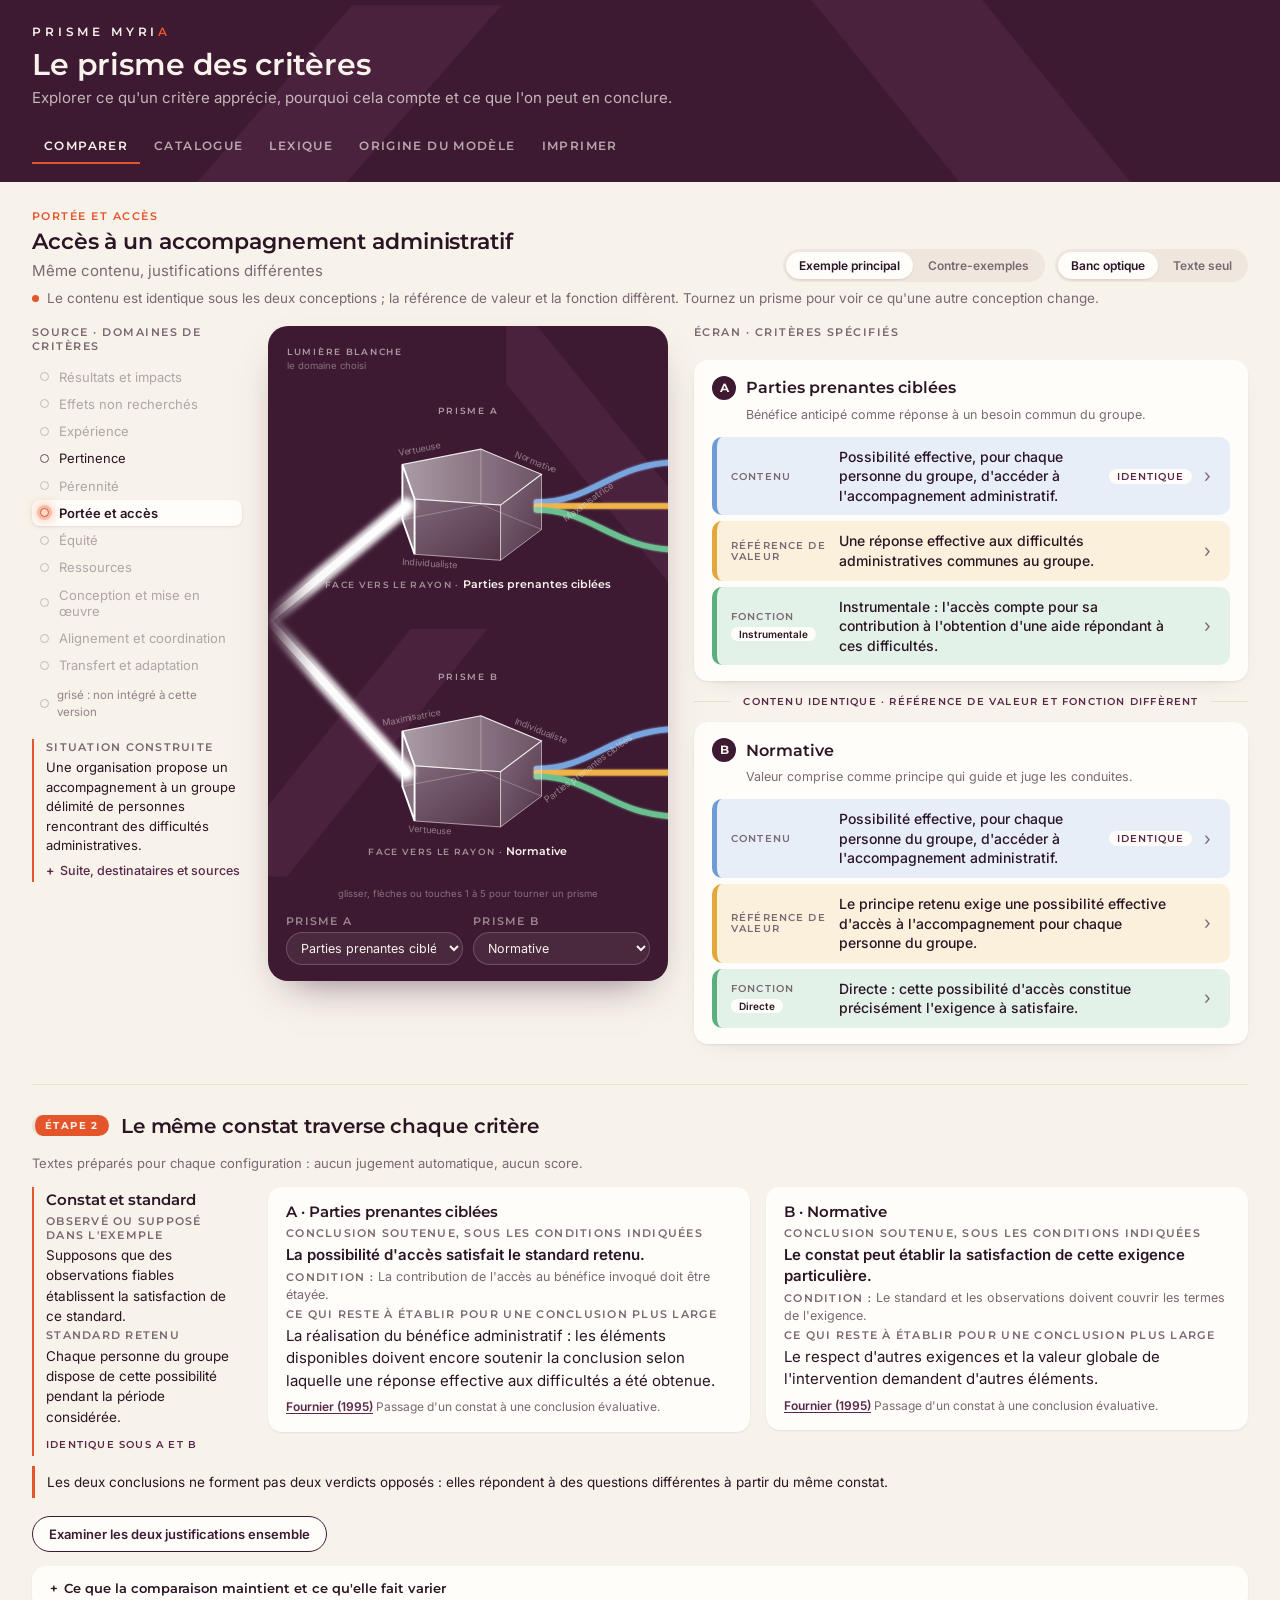
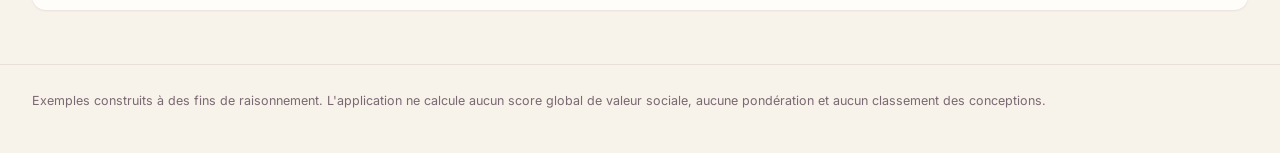
==== index.html @ 301c7f94 "Charte Myriad et allègement de la page Comparer En-tête aubergine à rubans prune, accent orange, Mon" ====
<!doctype html>
<html lang="fr">
<head>
  <meta charset="utf-8">
  <meta name="viewport" content="width=device-width, initial-scale=1">
  <title>Le prisme des critères</title>
  <meta name="description" content="Explorer ce qu'un critère apprécie, pourquoi cela compte et ce que l'on peut en conclure.">
  <link rel="preconnect" href="https://fonts.googleapis.com">
  <link href="https://fonts.googleapis.com/css2?family=Montserrat:wght@500;600;700&family=Inter:wght@400;500;600&display=swap" rel="stylesheet">
  <link rel="stylesheet" href="css/styles.css">
</head>
<body>
  <a class="skip" href="#app">Aller au contenu</a>
  <header class="site-head">
    <svg class="ribbons" viewBox="0 0 1200 200" preserveAspectRatio="xMidYMid slice" aria-hidden="true">
      <path d="M700 -60 L960 260 L1120 260 L860 -60 Z"/>
      <path d="M120 260 L330 20 L470 20 L260 260 Z"/>
    </svg>
    <div class="wrap head-inner">
      <div>
        <p class="brand">PRISME MYRI<span>A</span></p>
        <h1>Le prisme des critères</h1>
        <p class="tagline">Explorer ce qu'un critère apprécie, pourquoi cela compte et ce que l'on peut en conclure.</p>
      </div>
      <nav id="nav" aria-label="Rubriques"></nav>
    </div>
  </header>
  <main id="app" class="wrap" tabindex="-1"></main>
  <div id="print-root" class="print-root wrap"></div>
  <footer class="site-foot wrap">
    <p>Exemples construits à des fins de raisonnement. L'application ne calcule aucun score global de valeur sociale, aucune pondération et aucun classement des conceptions.</p>
  </footer>
  <noscript><p class="wrap">Cette application nécessite JavaScript. Les contenus sont dans les fichiers du dossier <code>data/</code>.</p></noscript>
  <script src="data/catalogue.js"></script>
  <script src="data/contexts.js"></script>
  <script src="data/configurations.js"></script>
  <script src="data/comparisons.js"></script>
  <script src="js/core.js"></script>
  <script src="js/bench.js"></script>
  <script src="js/views.js"></script>
  <script src="js/main.js"></script>
</body>
</html>
---- css/styles.css ----
/*
 * Le prisme des critères : styles, charte Myriad.
 * Aubergine #3d1a32, prune #58284a, crème #f7f2ea, orange #e4552b.
 * Les couleurs des trois bandes distinguent les composantes ; elles n'indiquent aucune qualité.
 */
:root {
  --aubergine: #3d1a32; --prune: #58284a; --creme: #f7f2ea; --orange: #e4552b;
  --bg: #f7f2ea; --paper: #fffdf9; --ink: #2b1424; --mut: #7a6872; --line: #e8dfd6; --soft: #efe7de;
  --acc: var(--aubergine); --acc-ink: var(--creme); --prune-text: #58284a;
  --bench: var(--aubergine); --ribbon: var(--prune);
  --c1: #e7eef8; --c1e: #6f9bd6; --c2: #fbf0dc; --c2e: #e3a73c; --c3: #e3f2e9; --c3e: #5aae80;
  --title: Montserrat, "Avenir Next", "Segoe UI", system-ui, sans-serif;
  --sans: Inter, system-ui, -apple-system, "Segoe UI", sans-serif;
  --r: 14px;
}
@media (prefers-color-scheme: dark) {
  :root {
    --bg: #22101c; --paper: #2f1628; --ink: #f7f2ea; --mut: #c3b1ba; --line: #4a2a40; --soft: #3a1d32;
    --acc: #f7f2ea; --acc-ink: #3d1a32; --bench: #2a1123; --prune-text: #e9bcd8;
    --c1: #24334a; --c2: #4a3a1c; --c3: #1f3a2b;
  }
}
* { box-sizing: border-box; }
html { font-size: 15px; }
body { margin: 0; background: var(--bg); color: var(--ink); font: 15px/1.5 var(--sans); -webkit-font-smoothing: antialiased; }
button, select, input { font: inherit; color: inherit; }
.wrap { max-width: 1280px; margin: 0 auto; padding-left: 32px; padding-right: 32px; }
.sr-only { position: absolute; width: 1px; height: 1px; overflow: hidden; clip: rect(0 0 0 0); white-space: nowrap; }
.skip { position: absolute; left: -999px; } .skip:focus { left: 8px; top: 8px; background: var(--paper); padding: 6px 10px; z-index: 10; }
:focus-visible { outline: 2.5px solid var(--orange); outline-offset: 2px; }
.muted { color: var(--mut); } .small { font-size: 13px; } .np { color: var(--mut); font-style: italic; }
.lab { font: 600 10.5px/1.3 var(--title); letter-spacing: .12em; text-transform: uppercase; color: var(--mut); display: block; margin: 10px 0 3px; }
.lab.inline { display: inline; margin: 0; }
h1, h2, h3 { font-family: var(--title); letter-spacing: -.005em; }
h2 { font-size: 20px; font-weight: 600; margin: 0 0 6px; } h3 { font-size: 15px; font-weight: 600; margin: 0 0 6px; }
h4 { font: 600 13.5px/1.3 var(--sans); margin: 10px 0 4px; }

/* ---------- en-tête ---------- */
.site-head { position: relative; overflow: hidden; background: var(--aubergine); color: var(--creme); }
.site-head .ribbons { position: absolute; inset: 0; width: 100%; height: 100%; }
.site-head .ribbons path { fill: var(--prune); }
.head-inner { position: relative; display: flex; justify-content: space-between; align-items: flex-end; gap: 20px; flex-wrap: wrap; padding-top: 26px; padding-bottom: 18px; }
.brand { margin: 0 0 10px; font: 600 12px/1 var(--title); letter-spacing: .32em; color: var(--creme); }
.brand span { color: var(--orange); }
h1 { font: 600 30px/1.1 var(--title); margin: 0 0 6px; color: var(--creme); }
.tagline { margin: 0; color: #f7f2eab8; max-width: 640px; }
nav { display: flex; gap: 2px; flex-wrap: wrap; }
.tab { font: 600 11.5px var(--title); letter-spacing: .12em; text-transform: uppercase; padding: 9px 12px; text-decoration: none; color: #f7f2eaa6; border: 0; background: none; border-bottom: 2px solid transparent; cursor: pointer; }
.tab:hover { color: var(--creme); } .tab.on { color: var(--creme); border-bottom-color: var(--orange); }
main.wrap { padding-top: 28px; padding-bottom: 40px; }

/* ---------- barre d'exemple ---------- */
.ex-head { display: flex; justify-content: space-between; align-items: flex-end; gap: 16px; flex-wrap: wrap; margin-bottom: 6px; }
.eyebrow { margin: 0 0 2px; font: 600 10.5px var(--title); letter-spacing: .14em; text-transform: uppercase; color: var(--orange); }
.ex-title { font-size: 22px; margin: 0; } .subtitle { margin: 2px 0 0; color: var(--mut); }
.ex-tools { display: flex; gap: 10px; flex-wrap: wrap; }
.seg { display: inline-flex; padding: 3px; gap: 2px; background: var(--soft); border-radius: 999px; }
.chip { font: 600 12px var(--sans); padding: 6px 13px; border-radius: 999px; border: 0; background: transparent; color: var(--mut); cursor: pointer; }
.chip:hover { color: var(--ink); }
.chip.on { background: var(--paper); color: var(--ink); box-shadow: 0 1px 2px #3d1a321f; }
.hint { margin: 4px 0 18px; color: var(--mut); font-size: 13.5px; display: flex; gap: 8px; align-items: baseline; }
.hint:before { content: ""; width: 7px; height: 7px; border-radius: 50%; background: var(--orange); flex: none; transform: translateY(-1px); }
.notice { border-left: 3px solid var(--orange); padding: 6px 12px; margin: 10px 0; color: var(--ink); font-size: 13.5px; background: transparent; }
.notice.warn { background: #e4552b12; border-radius: 0 8px 8px 0; }
.btn { font: 600 13px var(--sans); padding: 9px 16px; border: 1.5px solid var(--acc); background: var(--paper); color: var(--acc); border-radius: 999px; cursor: pointer; }
.btn.primary, .btn[aria-pressed="true"] { background: var(--acc); color: var(--acc-ink); }
.link { background: none; border: 0; padding: 0; color: var(--prune-text); text-decoration: underline; text-underline-offset: 2px; cursor: pointer; text-align: left; font-size: inherit; }

/* ---------- scène ---------- */
.scene { display: grid; grid-template-columns: 210px 400px minmax(0, 1fr); gap: 0 26px; align-items: start; }
.scene.textonly { grid-template-columns: 210px minmax(0, 1fr); }
.colh { font: 600 10.5px/1.3 var(--title); letter-spacing: .14em; text-transform: uppercase; color: var(--mut); margin: 0 0 10px; }

.lamps { list-style: none; margin: 0; padding: 0; display: flex; flex-direction: column; gap: 1px; }
.lamp { width: 100%; display: flex; align-items: center; gap: 10px; padding: 5px 8px; border-radius: 8px; border: 0; background: none; text-align: left; font-size: 13px; line-height: 1.25; color: var(--ink); cursor: pointer; }
.lamp:hover { background: var(--soft); }
.lamp.off { color: var(--mut); opacity: .55; }
.lamp.on { background: var(--paper); font-weight: 600; box-shadow: 0 1px 3px #3d1a321a; }
.lamp .name { flex: 1; }
.dot { width: 9px; height: 9px; border-radius: 50%; border: 1.5px solid currentColor; flex: none; opacity: .7; }
.lamp.on .dot { opacity: 1; background: #ffd9c9; border-color: var(--orange); box-shadow: 0 0 0 3px #e4552b40, 0 0 12px 3px #e4552b70; }
.legend { display: flex; gap: 8px; align-items: center; margin: 8px 8px 0; font-size: 11.5px; color: var(--mut); opacity: .8; }
.legend .dot { opacity: .5; }

.sit { margin-top: 18px; padding: 2px 0 2px 12px; border-left: 2px solid var(--orange); font-size: 13px; }
.sit > b { display: block; font: 600 10.5px var(--title); letter-spacing: .12em; text-transform: uppercase; color: var(--mut); margin-bottom: 4px; }
.sit p { margin: 4px 0; }
.sit.placeholder { border-left-color: var(--line); }
details.more { margin-top: 6px; }
details summary { cursor: pointer; color: var(--prune-text); font-size: 12.5px; font-weight: 500; list-style: none; }
details summary::-webkit-details-marker { display: none; }
details summary:before { content: "+"; display: inline-block; width: 14px; font-weight: 600; }
details[open] summary:before { content: "−"; }
.kvs { margin: 6px 0 0; }
.kv { display: grid; grid-template-columns: 9.5rem minmax(0, 1fr); gap: 2px 12px; padding: 5px 0; border-top: 1px solid var(--line); }
.kvs.tight .kv { grid-template-columns: 1fr; gap: 0; padding: 4px 0; }
.kv dt { font: 600 10px var(--title); color: var(--mut); text-transform: uppercase; letter-spacing: .1em; } .kv dd { margin: 0; }
.plain { margin: 0; padding-left: 1.1rem; }
.radio-group { display: flex; flex-direction: column; gap: 6px; margin: 8px 0; }
.radio { display: flex; gap: 8px; align-items: flex-start; padding: 7px 9px; border-radius: 10px; cursor: pointer; background: var(--paper); border: 1.5px solid transparent; }
.radio.on { border-color: var(--prune-text); }
.radio input { accent-color: var(--prune); margin-top: 3px; }
.relation { padding: 8px 10px; border-radius: 10px; background: var(--soft); }

/* banc optique */
.bench { background: var(--bench); border-radius: 20px; overflow: hidden; position: sticky; top: 14px; box-shadow: 0 18px 40px -22px #3d1a32b0; }
.bench-svg { display: block; width: 100%; height: auto; }
.ribbons path { fill: var(--ribbon); opacity: .55; }
.bench-ctl { display: flex; gap: 10px; padding: 0 18px 16px; }
.ctl { flex: 1; min-width: 0; } .ctl .lab { color: #f7f2ea80; margin: 0 0 4px; }
.ctl select { width: 100%; padding: 7px 10px; border-radius: 999px; border: 1px solid #f7f2ea33; background: #f7f2ea12; color: var(--creme); font-size: 12.5px; }
.ctl select option { color: #2b1424; }
.screen .bench-ctl { padding: 0; margin-bottom: 12px; } .screen .ctl .lab { color: var(--mut); }
.screen .ctl select { background: var(--paper); color: var(--ink); border-color: var(--line); }
.beam { stroke: url(#beamg); stroke-linecap: round; fill: none; }
.beam.inert { stroke: #f7f2ea; stroke-opacity: .3; transition: opacity .3s; }
.lat { fill: url(#glass); stroke: #f7f2ea; stroke-opacity: .5; stroke-width: 1; }
.lat.back { fill: #f7f2ea; fill-opacity: .04; stroke-opacity: .18; }
.lat.active { stroke: #fff; stroke-opacity: 1; stroke-width: 2; fill: #fff; fill-opacity: .36; }
.lat.active.inert { fill-opacity: .1; stroke-dasharray: 4 3; }
.top { fill: url(#glassTop); stroke: #fff; stroke-opacity: .85; stroke-width: 1.1; }
.bottom { fill: #fff; fill-opacity: .03; stroke: #fff; stroke-opacity: .12; }
.ray { fill: none; stroke-width: 6; stroke-linecap: round; opacity: .95; transition: opacity .3s; }
.flab { font: 500 9.5px var(--sans); fill: #f7f2ea; fill-opacity: .4; pointer-events: none; }
.flab.on { font: 600 11.5px var(--title); fill-opacity: 1; }
.cap2 { font: 600 9px var(--title); fill-opacity: .55; letter-spacing: 1.4px; }
.cap { font: 600 9.5px var(--title); fill: #f7f2ea; fill-opacity: .6; letter-spacing: 1.8px; }
.cap.sub { font: 400 10px var(--sans); letter-spacing: 0; fill-opacity: .4; }
.prism { cursor: grab; outline: none; } .prism.dragging { cursor: grabbing; }
.prism:focus-visible .top { stroke: var(--orange); stroke-width: 2.5; }

/* écran */
.screen { display: flex; flex-direction: column; gap: 10px; min-width: 0; }
.spec { background: var(--paper); border-radius: var(--r); padding: 16px 18px; box-shadow: 0 1px 2px #3d1a3214, 0 8px 24px -18px #3d1a3240; }
.spec.placeholder { background: transparent; box-shadow: none; border: 1.5px dashed var(--line); }
.who { display: flex; align-items: center; gap: 10px; flex-wrap: wrap; margin-bottom: 12px; }
.who b { font: 600 16px var(--title); } .who small { color: var(--mut); font-size: 12.5px; flex-basis: 100%; padding-left: 34px; margin-top: -4px; }
.letter { width: 24px; height: 24px; border-radius: 50%; background: var(--acc); color: var(--acc-ink); font: 700 11.5px/24px var(--title); text-align: center; flex: none; }
.tag { font: 600 10px var(--sans); padding: 2px 8px; border-radius: 999px; background: var(--soft); color: var(--mut); }
.ph-main { font-weight: 600; margin: 6px 0 2px; }
.bands { display: flex; flex-direction: column; gap: 6px; }
.band { border-radius: 10px; border-left: 5px solid; overflow: hidden; }
.b-content { background: var(--c1); border-color: var(--c1e); } .b-reference { background: var(--c2); border-color: var(--c2e); } .b-function { background: var(--c3); border-color: var(--c3e); }
.band-head { width: 100%; display: grid; grid-template-columns: 96px minmax(0, 1fr) auto 14px; gap: 12px; align-items: center; padding: 10px 12px 10px 14px; border: 0; background: none; text-align: left; cursor: pointer; }
.band-head:hover { background: #ffffff40; }
.band-head .k { font: 600 9.5px var(--title); letter-spacing: .12em; text-transform: uppercase; color: var(--mut); display: flex; flex-direction: column; align-items: flex-start; gap: 5px; }
.band-head .t { font: 500 14px/1.4 var(--sans); }
.pill { font: 600 10px var(--sans); padding: 1px 8px; border-radius: 999px; background: var(--paper); color: var(--ink); letter-spacing: 0; text-transform: none; }
.status { font: 600 9.5px var(--title); letter-spacing: .1em; text-transform: uppercase; color: var(--prune-text); background: var(--paper); padding: 2px 8px; border-radius: 999px; white-space: nowrap; }
.chev { color: var(--mut); transition: transform .2s; font-size: 18px; line-height: 1; } .band.open .chev { transform: rotate(90deg); }
.band-body { padding: 2px 14px 12px; font-size: 13px; }
.band-body .role { color: var(--mut); margin: 6px 0; }
.same { display: flex; align-items: center; gap: 12px; font: 600 10px var(--title); letter-spacing: .12em; text-transform: uppercase; color: var(--prune-text); margin: 4px 0; text-align: center; }
.same:before, .same:after { content: ""; flex: 1; border-top: 1px solid var(--line); }
.same.inline { display: inline-flex; margin-top: 8px; } .same.inline:before, .same.inline:after { display: none; }
.chips { list-style: none; margin: 0; padding: 0; display: flex; flex-direction: column; gap: 3px; }
a.chip { padding: 0; color: var(--prune-text); font-weight: 600; text-decoration: underline; text-underline-offset: 2px; box-shadow: none; }
.chip-note { font-size: 12px; color: var(--mut); }
.origin { font: 600 11px var(--sans); padding: 2px 9px; border-radius: 999px; background: var(--soft); }

/* étape 2 */
.stage2 { margin-top: 40px; padding-top: 26px; border-top: 1px solid var(--line); }
.stage2 h2 { display: flex; align-items: center; gap: 12px; flex-wrap: wrap; }
.stage2 h2 .step { font: 700 10px var(--title); letter-spacing: .14em; text-transform: uppercase; color: var(--creme); background: var(--orange); padding: 4px 10px; border-radius: 999px; }
.s2grid { display: grid; grid-template-columns: 210px minmax(0, 1fr); gap: 16px 26px; margin-top: 14px; }
.s2grid > .s2cols:only-child { grid-column: 1 / -1; }
.s2cols { display: grid; grid-template-columns: repeat(2, minmax(0, 1fr)); gap: 16px; }
.s2card { background: var(--paper); border-radius: var(--r); padding: 14px 18px; box-shadow: 0 1px 2px #3d1a3214; }
.s2card.obs { background: transparent; box-shadow: none; border-left: 2px solid var(--orange); border-radius: 0; padding: 2px 0 2px 12px; font-size: 13.5px; }
.s2card h3 { margin-bottom: 2px; }
.s2card p { margin: 3px 0; } .s2card .strong { font: 600 15px/1.4 var(--sans); }
.s2card .cond { color: var(--mut); font-size: 12.5px; }
.cumul-bar { margin: 18px 0 8px; }
.card { background: var(--paper); border-radius: var(--r); padding: 14px 18px; margin: 14px 0; box-shadow: 0 1px 2px #3d1a3214; }
details.card > summary { font: 600 13px var(--title); color: var(--ink); }
details.card[open] > summary { margin-bottom: 8px; }
.cumul .lead { font: 600 15px/1.4 var(--sans); }
.chains { display: grid; grid-template-columns: repeat(2, minmax(0, 1fr)); gap: 16px; }
.chain { border: 1px solid var(--line); border-radius: 12px; padding: 12px 14px; }
.steps { list-style: none; margin: 0; padding: 0; display: flex; flex-direction: column; gap: 6px; }
.step { display: flex; flex-direction: column; padding: 4px 10px; border-left: 3px solid var(--line); }
.step-content { border-left-color: var(--c1e); } .step-reference { border-left-color: var(--c2e); } .step-function { border-left-color: var(--c3e); }
.step-k { font: 600 9.5px var(--title); text-transform: uppercase; letter-spacing: .12em; color: var(--mut); }

/* rubriques */
.page { max-width: 880px; }
.page h2 { font-size: 22px; margin-bottom: 12px; } .page h3 { margin-top: 22px; }
.conc-list dt { font-weight: 600; margin-top: 10px; } .conc-list dd { margin: 0; color: var(--ink); }
.table-scroll { overflow-x: auto; }
.matrix { border-collapse: collapse; width: 100%; font-size: 12.5px; background: var(--paper); border-radius: 12px; overflow: hidden; }
.matrix th, .matrix td { border-bottom: 1px solid var(--line); padding: 7px 9px; text-align: left; vertical-align: top; }
.matrix thead th { font: 600 10px var(--title); letter-spacing: .1em; text-transform: uppercase; color: var(--mut); }
.refs { padding-left: 1.4rem; } .ref { margin-bottom: 12px; } .ref p { margin: 2px 0; }
a { color: var(--prune-text); }
.flash { background: #e4552b1f; }
.site-foot { padding: 14px 32px 30px; color: var(--mut); font-size: 12.5px; border-top: 1px solid var(--line); }

@media (max-width: 1100px) {
  .scene { grid-template-columns: 200px minmax(0, 1fr); }
  .bench { grid-column: 1 / -1; position: static; max-width: 520px; margin: 0 auto 22px; width: 100%; }
  .scene .src, .scene .screen { grid-row: 2; }
}
@media (max-width: 760px) {
  html { font-size: 14px; } .wrap { padding-left: 16px; padding-right: 16px; } .tab { padding: 8px 9px; letter-spacing: .08em; }
  h1 { font-size: 24px; }
  .scene, .scene.textonly, .s2grid, .s2cols, .chains { grid-template-columns: minmax(0, 1fr); }
  .scene .src, .scene .screen { grid-row: auto; }
  .bench { max-width: none; }
  .lamps { flex-direction: row; flex-wrap: wrap; gap: 4px; }
  .lamp { width: auto; background: var(--soft); border-radius: 999px; padding: 5px 10px; }
  .lamp.off { display: none; } .legend { display: none; }
  .band-head { grid-template-columns: minmax(0, 1fr) auto 14px; } .band-head .k { grid-column: 1 / -1; flex-direction: row; }
  .who small { padding-left: 0; }
  .kv { grid-template-columns: minmax(0, 1fr); }
}
@media (prefers-reduced-motion: reduce) { * { transition: none !important; animation: none !important; } }

/* impression */
.print-root { display: none; }
body.print-preview #app, body.print-preview nav { display: none; }
body.print-preview .print-root { display: block; padding-top: 20px; }
.print-toolbar { display: flex; gap: 10px; margin: 0 0 18px; }
.print-doc h1 { color: var(--ink); }
.print-doc .full { margin: 4px 0; padding: 6px 12px; border-left: 3px solid var(--line); font: 500 14px/1.4 var(--sans); }
.print-doc details { display: block; } .print-doc details > * { display: block; }
.print-cfg { margin: 20px 0; break-inside: avoid; }
@media print {
  :root { --bg: #fff; --paper: #fff; --ink: #000; --mut: #444; --line: #bbb; --soft: #f2f2f2; }
  body { background: #fff; color: #000; font-size: 10.5pt; }
  .site-head, #app, .skip, .print-toolbar, .site-foot { display: none !important; }
  .print-root { display: block !important; max-width: none; padding: 0; }
  .s2card, .sit, .card { break-inside: avoid; box-shadow: none; border: 1px solid #bbb; }
  a { color: #000; }
}
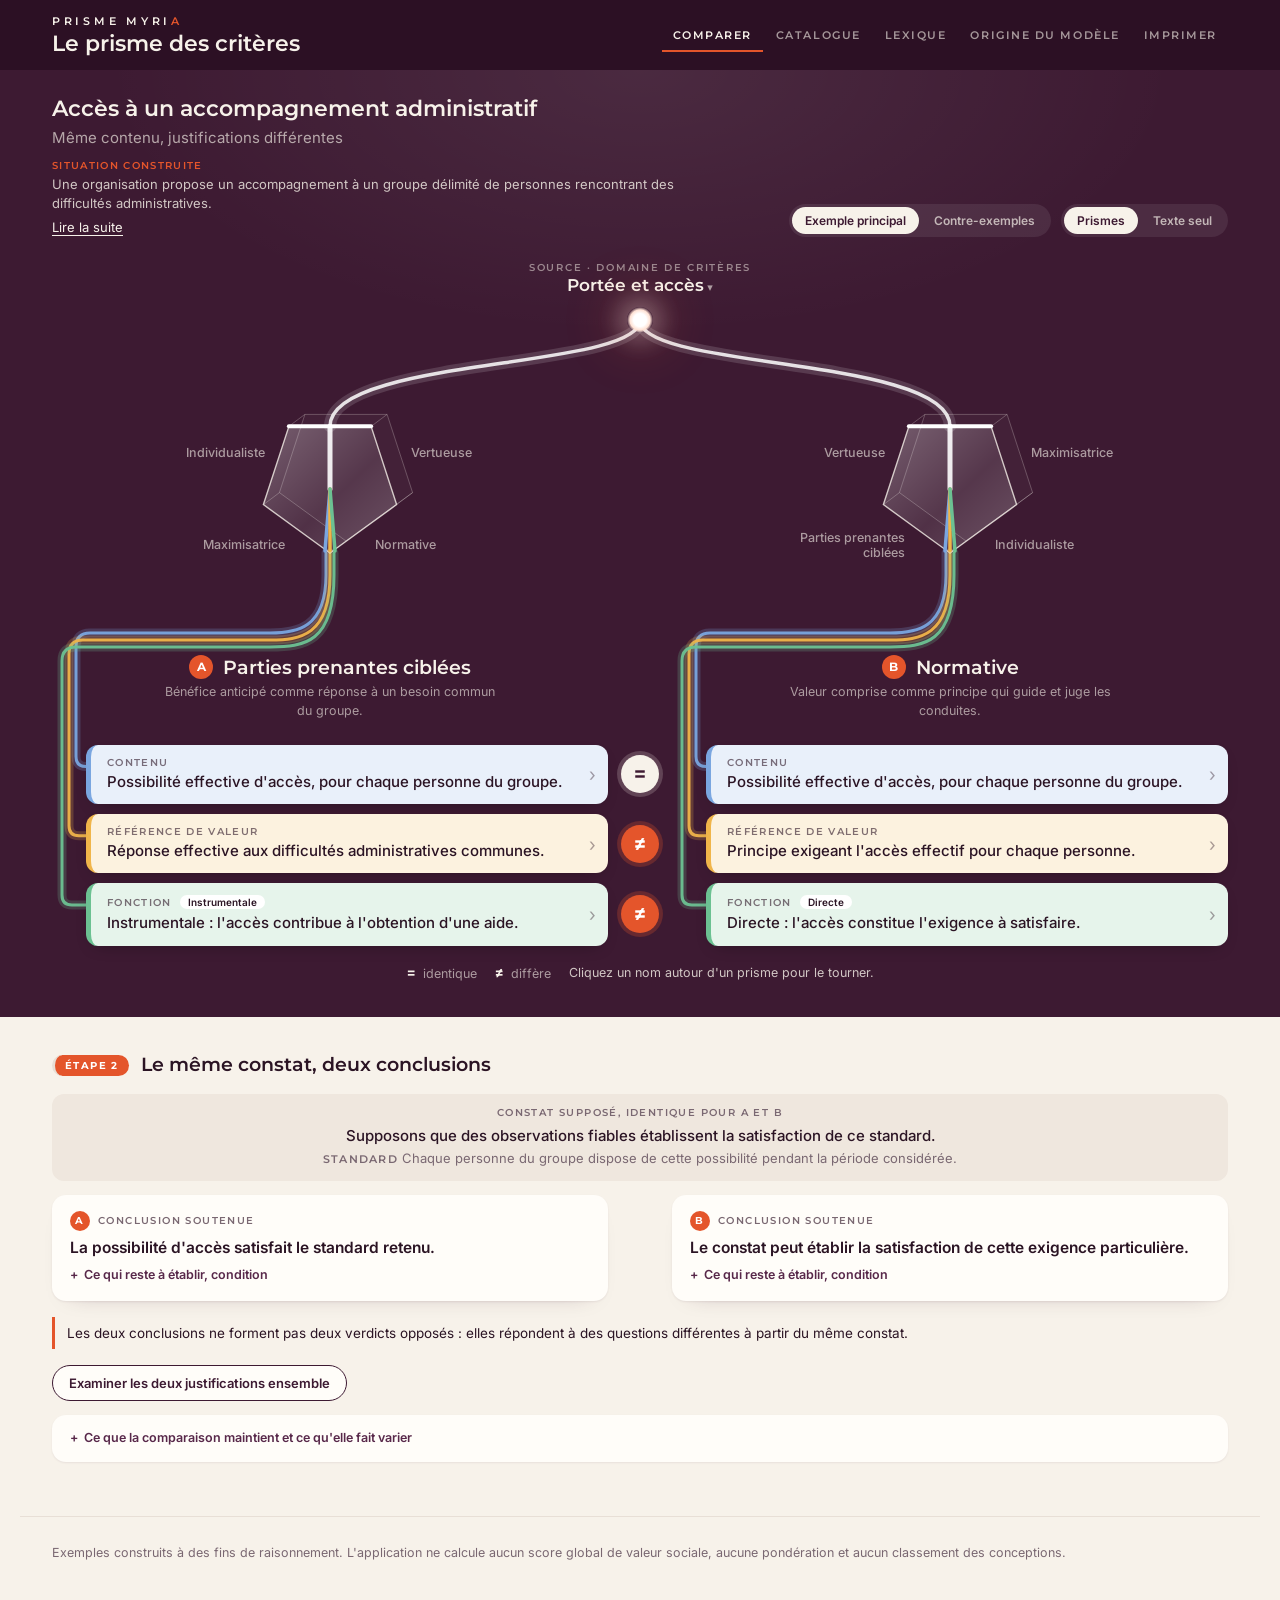
==== commit 34375473: "Scène optique : la lumière traverse le prisme et se décompose sur les bandes Prisme vu en coupe que " ====
--- a/index.html
+++ b/index.html
@@ -12,10 +12,6 @@
 <body>
   <a class="skip" href="#app">Aller au contenu</a>
   <header class="site-head">
-    <svg class="ribbons" viewBox="0 0 1200 200" preserveAspectRatio="xMidYMid slice" aria-hidden="true">
-      <path d="M700 -60 L960 260 L1120 260 L860 -60 Z"/>
-      <path d="M120 260 L330 20 L470 20 L260 260 Z"/>
-    </svg>
     <div class="wrap head-inner">
       <div>
         <p class="brand">PRISME MYRI<span>A</span></p>
--- a/css/styles.css
+++ b/css/styles.css
@@ -1,234 +1,243 @@
 /*
- * Le prisme des critères : styles, charte Myriad.
+ * Le prisme des critères : charte Myriad.
  * Aubergine #3d1a32, prune #58284a, crème #f7f2ea, orange #e4552b.
  * Les couleurs des trois bandes distinguent les composantes ; elles n'indiquent aucune qualité.
  */
 :root {
-  --aubergine: #3d1a32; --prune: #58284a; --creme: #f7f2ea; --orange: #e4552b;
+  --aubergine: #3d1a32; --deep: #2c1024; --prune: #58284a; --creme: #f7f2ea; --orange: #e4552b;
   --bg: #f7f2ea; --paper: #fffdf9; --ink: #2b1424; --mut: #7a6872; --line: #e8dfd6; --soft: #efe7de;
   --acc: var(--aubergine); --acc-ink: var(--creme); --prune-text: #58284a;
-  --bench: var(--aubergine); --ribbon: var(--prune);
-  --c1: #e7eef8; --c1e: #6f9bd6; --c2: #fbf0dc; --c2e: #e3a73c; --c3: #e3f2e9; --c3e: #5aae80;
+  --r1: #7aa6e0; --r2: #f0b54a; --r3: #6cc192;
+  --c1: #e9f0fa; --c2: #fcf2df; --c3: #e6f4eb;
   --title: Montserrat, "Avenir Next", "Segoe UI", system-ui, sans-serif;
   --sans: Inter, system-ui, -apple-system, "Segoe UI", sans-serif;
-  --r: 14px;
 }
 @media (prefers-color-scheme: dark) {
-  :root {
-    --bg: #22101c; --paper: #2f1628; --ink: #f7f2ea; --mut: #c3b1ba; --line: #4a2a40; --soft: #3a1d32;
-    --acc: #f7f2ea; --acc-ink: #3d1a32; --bench: #2a1123; --prune-text: #e9bcd8;
-    --c1: #24334a; --c2: #4a3a1c; --c3: #1f3a2b;
-  }
+  :root { --bg: #22101c; --paper: #2f1628; --ink: #f7f2ea; --mut: #c3b1ba; --line: #4a2a40; --soft: #3a1d32; --acc: #f7f2ea; --acc-ink: #3d1a32; --prune-text: #e9bcd8; }
 }
 * { box-sizing: border-box; }
 html { font-size: 15px; }
 body { margin: 0; background: var(--bg); color: var(--ink); font: 15px/1.5 var(--sans); -webkit-font-smoothing: antialiased; }
+body.drawer-open { overflow: hidden; }
 button, select, input { font: inherit; color: inherit; }
-.wrap { max-width: 1280px; margin: 0 auto; padding-left: 32px; padding-right: 32px; }
+.wrap { max-width: 1240px; margin: 0 auto; padding-left: 32px; padding-right: 32px; }
 .sr-only { position: absolute; width: 1px; height: 1px; overflow: hidden; clip: rect(0 0 0 0); white-space: nowrap; }
 .skip { position: absolute; left: -999px; } .skip:focus { left: 8px; top: 8px; background: var(--paper); padding: 6px 10px; z-index: 10; }
 :focus-visible { outline: 2.5px solid var(--orange); outline-offset: 2px; }
 .muted { color: var(--mut); } .small { font-size: 13px; } .np { color: var(--mut); font-style: italic; }
 .lab { font: 600 10.5px/1.3 var(--title); letter-spacing: .12em; text-transform: uppercase; color: var(--mut); display: block; margin: 10px 0 3px; }
 .lab.inline { display: inline; margin: 0; }
-h1, h2, h3 { font-family: var(--title); letter-spacing: -.005em; }
+h1, h2, h3 { font-family: var(--title); }
 h2 { font-size: 20px; font-weight: 600; margin: 0 0 6px; } h3 { font-size: 15px; font-weight: 600; margin: 0 0 6px; }
 h4 { font: 600 13.5px/1.3 var(--sans); margin: 10px 0 4px; }
+a { color: var(--prune-text); }
+.link { background: none; border: 0; padding: 0; color: var(--prune-text); text-decoration: underline; text-underline-offset: 2px; cursor: pointer; text-align: left; font-size: inherit; }
 
 /* ---------- en-tête ---------- */
-.site-head { position: relative; overflow: hidden; background: var(--aubergine); color: var(--creme); }
-.site-head .ribbons { position: absolute; inset: 0; width: 100%; height: 100%; }
-.site-head .ribbons path { fill: var(--prune); }
-.head-inner { position: relative; display: flex; justify-content: space-between; align-items: flex-end; gap: 20px; flex-wrap: wrap; padding-top: 26px; padding-bottom: 18px; }
-.brand { margin: 0 0 10px; font: 600 12px/1 var(--title); letter-spacing: .32em; color: var(--creme); }
+.site-head { background: var(--deep); color: var(--creme); }
+.head-inner { display: flex; justify-content: space-between; align-items: center; gap: 20px; flex-wrap: wrap; padding-top: 16px; padding-bottom: 14px; }
+.brand { margin: 0 0 4px; font: 600 11px/1 var(--title); letter-spacing: .34em; color: var(--creme); }
 .brand span { color: var(--orange); }
-h1 { font: 600 30px/1.1 var(--title); margin: 0 0 6px; color: var(--creme); }
-.tagline { margin: 0; color: #f7f2eab8; max-width: 640px; }
+h1 { font: 600 22px/1.15 var(--title); margin: 0; color: var(--creme); }
+.tagline { display: none; }
 nav { display: flex; gap: 2px; flex-wrap: wrap; }
-.tab { font: 600 11.5px var(--title); letter-spacing: .12em; text-transform: uppercase; padding: 9px 12px; text-decoration: none; color: #f7f2eaa6; border: 0; background: none; border-bottom: 2px solid transparent; cursor: pointer; }
+.tab { font: 600 11px var(--title); letter-spacing: .14em; text-transform: uppercase; padding: 8px 11px; text-decoration: none; color: #f7f2ea99; border: 0; background: none; border-bottom: 2px solid transparent; cursor: pointer; }
 .tab:hover { color: var(--creme); } .tab.on { color: var(--creme); border-bottom-color: var(--orange); }
-main.wrap { padding-top: 28px; padding-bottom: 40px; }
-
-/* ---------- barre d'exemple ---------- */
-.ex-head { display: flex; justify-content: space-between; align-items: flex-end; gap: 16px; flex-wrap: wrap; margin-bottom: 6px; }
-.eyebrow { margin: 0 0 2px; font: 600 10.5px var(--title); letter-spacing: .14em; text-transform: uppercase; color: var(--orange); }
-.ex-title { font-size: 22px; margin: 0; } .subtitle { margin: 2px 0 0; color: var(--mut); }
+main.wrap { max-width: none; padding: 0 0 40px; }
+main .page { max-width: 880px; margin: 28px auto 0; padding: 0 32px; }
+
+/* ---------- scène optique ---------- */
+.optic { position: relative; background: var(--aubergine); color: var(--creme); padding: 22px 0 34px; overflow: hidden; }
+.optic:before { content: ""; position: absolute; inset: 0; background: radial-gradient(ellipse 60% 40% at 50% 0%, #ffffff12, transparent 70%); pointer-events: none; }
+.rays-overlay { position: absolute; inset: 0; pointer-events: none; z-index: 1; }
+.optic-inner { position: relative; z-index: 2; }
+.ex-head { position: relative; z-index: 3; display: flex; justify-content: space-between; align-items: flex-end; gap: 16px; flex-wrap: wrap; margin-bottom: 6px; }
+.ex-title { font-size: 22px; margin: 0; color: var(--creme); } .subtitle { margin: 2px 0 0; color: #f7f2eaa6; }
 .ex-tools { display: flex; gap: 10px; flex-wrap: wrap; }
 .seg { display: inline-flex; padding: 3px; gap: 2px; background: var(--soft); border-radius: 999px; }
+.seg.dark { background: #ffffff14; }
 .chip { font: 600 12px var(--sans); padding: 6px 13px; border-radius: 999px; border: 0; background: transparent; color: var(--mut); cursor: pointer; }
-.chip:hover { color: var(--ink); }
-.chip.on { background: var(--paper); color: var(--ink); box-shadow: 0 1px 2px #3d1a321f; }
-.hint { margin: 4px 0 18px; color: var(--mut); font-size: 13.5px; display: flex; gap: 8px; align-items: baseline; }
-.hint:before { content: ""; width: 7px; height: 7px; border-radius: 50%; background: var(--orange); flex: none; transform: translateY(-1px); }
-.notice { border-left: 3px solid var(--orange); padding: 6px 12px; margin: 10px 0; color: var(--ink); font-size: 13.5px; background: transparent; }
-.notice.warn { background: #e4552b12; border-radius: 0 8px 8px 0; }
+.seg.dark .chip { color: #f7f2eab3; }
+.chip:hover { color: var(--ink); } .seg.dark .chip:hover { color: var(--creme); }
+.chip.on, .seg.dark .chip.on { background: var(--creme); color: var(--aubergine); }
+
+/* source */
+.source { display: flex; flex-direction: column; align-items: center; gap: 10px; margin: 18px 0 0; text-align: center; }
+.domain-picker { position: relative; }
+.domain-picker > summary { list-style: none; cursor: pointer; display: inline-flex; flex-direction: column; align-items: center; gap: 2px; padding: 4px 10px; border-radius: 12px; }
+.domain-picker > summary::-webkit-details-marker { display: none; }
+.domain-picker > summary:hover .src-v { text-decoration: underline; text-decoration-color: var(--orange); text-underline-offset: 4px; }
+.lamp-glow { width: 26px; height: 26px; margin-top: 10px; border-radius: 50%; background: radial-gradient(circle, #fff 0 35%, #ffe2d4 55%, #e4552b00 72%); box-shadow: 0 0 22px 10px #ffffff40, 0 0 50px 18px #e4552b30; }
+.src-k { font: 600 9.5px var(--title); letter-spacing: .18em; text-transform: uppercase; color: #f7f2ea80; }
+.src-v { font: 600 17px var(--title); color: var(--creme); }
+.caret { font-size: 11px; color: #f7f2ea99; }
+.lamps-pop { position: absolute; left: 50%; top: calc(100% + 6px); transform: translateX(-50%); z-index: 20; width: 300px; background: var(--paper); color: var(--ink); border-radius: 14px; padding: 8px; box-shadow: 0 20px 50px -10px #0008; text-align: left; }
+.lamps { list-style: none; margin: 0; padding: 0; display: flex; flex-direction: column; gap: 1px; }
+.lamp { width: 100%; display: flex; align-items: center; gap: 10px; padding: 7px 10px; border-radius: 9px; border: 0; background: none; text-align: left; font-size: 13.5px; color: var(--ink); cursor: pointer; }
+.lamp:hover { background: var(--soft); } .lamp .name { flex: 1; }
+.lamp.off { color: var(--mut); } .off-tag { font-size: 10.5px; color: var(--mut); }
+.lamp.on { font-weight: 600; background: var(--soft); }
+.dot { width: 9px; height: 9px; border-radius: 50%; border: 1.5px solid currentColor; flex: none; opacity: .6; }
+.lamp.on .dot { opacity: 1; background: var(--orange); border-color: var(--orange); box-shadow: 0 0 8px 2px #e4552b70; }
+.sit-line { margin: 10px 0 0; max-width: 680px; font-size: 13px; color: #f7f2eacc; display: flex; gap: 4px 10px; flex-wrap: wrap; align-items: baseline; }
+.sit-k { font: 600 9.5px var(--title); letter-spacing: .14em; text-transform: uppercase; color: var(--orange); }
+.link-light { background: none; border: 0; padding: 0; color: var(--creme); text-decoration: underline; text-underline-offset: 3px; cursor: pointer; font-size: 13px; }
+.sit-row { display: flex; gap: 10px; align-items: center; flex-wrap: wrap; margin-top: 10px; }
+.ce-note { max-width: 680px; margin: 10px 0 0; font-size: 13px; color: #f7f2eacc; padding: 2px 0 2px 12px; border-left: 2px solid var(--orange); }
+.empty { text-align: center; margin: 40px auto; max-width: 520px; color: #f7f2eacc; }
+.ph-main { font-weight: 600; margin: 0 0 4px; }
+
+/* grille A | marques | B */
+.spectra { display: grid; grid-template-columns: minmax(0, 1fr) 64px minmax(0, 1fr); gap: 10px 0; margin-top: 18px; }
+.prism-cell { display: flex; flex-direction: column; align-items: center; padding: 0 0 14px; }
+.dial { width: 100%; max-width: 440px; outline: none; border-radius: 18px; touch-action: none; }
+.dial:focus-visible { box-shadow: 0 0 0 2.5px var(--orange); }
+.dial-svg { display: block; width: 100%; height: auto; cursor: grab; user-select: none; }
+.dial.dragging .dial-svg { cursor: grabbing; }
+.p-back { fill: #ffffff08; stroke: #f7f2ea40; stroke-width: 1; }
+.p-edge { stroke: #f7f2ea40; stroke-width: 1; }
+.p-front { stroke: #f7f2eacc; stroke-width: 1.4; }
+.p-active { stroke: #fff; stroke-width: 4; stroke-linecap: round; }
+.p-active.inert { stroke-dasharray: 5 4; stroke-width: 2.5; }
+.p-active-glow { stroke: #fff; stroke-width: 10; opacity: .5; }
+.in-white { stroke: #fff; stroke-width: 5; stroke-linecap: round; opacity: .9; }
+.in-white.faint { opacity: .35; stroke-width: 3; }
+.in-ray { stroke-width: 3.5; stroke-linecap: round; }
+.p-lab { font: 500 12.5px var(--sans); fill: #f7f2ea99; cursor: pointer; transition: fill .15s; }
+.p-lab:hover { fill: var(--creme); text-decoration: underline; }
+.dial.turning .p-lab { pointer-events: none; }
+.conc-name { display: flex; align-items: center; gap: 10px; margin-top: 30px; }
+.conc-name .cn { font: 600 19px var(--title); color: var(--creme); }
+.conc-desc { margin: 4px 0 0; font-size: 12.5px; color: #f7f2ea99; text-align: center; max-width: 340px; }
+.letter { width: 24px; height: 24px; border-radius: 50%; background: var(--orange); color: #fff; font: 700 11.5px/24px var(--title); text-align: center; flex: none; display: inline-block; }
+.letter.sm { width: 20px; height: 20px; line-height: 20px; font-size: 10px; margin-right: 8px; }
+.tag { font: 600 10px var(--sans); padding: 2px 8px; border-radius: 999px; background: #ffffff1a; color: #f7f2eacc; }
+.ctx-chip { background: #ffffff14; border: 1px solid #f7f2ea33; color: var(--creme); border-radius: 999px; padding: 5px 12px; font-size: 12px; cursor: pointer; margin-top: 8px; }
+.txt-sel { display: flex; flex-direction: column; gap: 4px; align-items: center; margin: 10px 0 14px; font: 600 10px var(--title); letter-spacing: .14em; text-transform: uppercase; color: #f7f2ea99; }
+.txt-sel select { padding: 8px 12px; border-radius: 999px; border: 1px solid #f7f2ea40; background: #ffffff14; color: var(--creme); font: 500 14px var(--sans); }
+.txt-sel option { color: #2b1424; }
+
+.band { position: relative; display: flex; flex-direction: column; gap: 4px; text-align: left; margin-left: 34px; padding: 12px 16px 12px 16px; border: 0; border-radius: 12px; cursor: pointer; color: #2b1424; box-shadow: 0 6px 18px -10px #0007; transition: transform .15s, box-shadow .15s; }
+.band:hover { transform: translateY(-1px); box-shadow: 0 10px 24px -10px #000a; }
+.band:after { content: "›"; position: absolute; right: 12px; top: 50%; transform: translateY(-50%); font-size: 18px; color: #2b142466; }
+.b-content { background: var(--c1); border-left: 5px solid var(--r1); }
+.b-reference { background: var(--c2); border-left: 5px solid var(--r2); }
+.b-function { background: var(--c3); border-left: 5px solid var(--r3); }
+.band .k { font: 600 9.5px var(--title); letter-spacing: .14em; text-transform: uppercase; color: #2b142499; display: flex; gap: 8px; align-items: center; }
+.band .t { font: 500 15px/1.35 var(--sans); padding-right: 14px; }
+.band .t.np { color: #2b142480; }
+.pill { font: 600 10px var(--sans); padding: 1px 8px; border-radius: 999px; background: #fff; color: #2b1424; letter-spacing: 0; text-transform: none; }
+.band-empty { margin-left: 34px; border: 1.5px dashed #f7f2ea40; border-radius: 12px; padding: 18px; color: #f7f2eab3; font-size: 13px; display: flex; flex-direction: column; justify-content: center; text-align: center; }
+.mark-cell { display: flex; align-items: center; justify-content: center; padding-left: 0; }
+.mark { width: 38px; height: 38px; border-radius: 50%; display: flex; align-items: center; justify-content: center; font: 700 20px/1 var(--title); }
+.mark.eq { background: var(--creme); color: var(--aubergine); box-shadow: 0 0 0 4px #f7f2ea30; }
+.mark.neq { background: var(--orange); color: #fff; box-shadow: 0 0 0 4px #e4552b40; }
+.mark.conv { background: #f0b54a; color: var(--aubergine); }
+.mark.na { background: transparent; color: #f7f2ea80; border: 1.5px dashed #f7f2ea50; }
+.legend-marks { display: flex; gap: 18px; justify-content: center; flex-wrap: wrap; margin: 18px 0 0; font-size: 12.5px; color: #f7f2ea99; }
+.legend-marks b { font: 700 14px var(--title); color: var(--creme); margin-right: 4px; }
+.hint-turn { color: #f7f2eacc; }
+.beam-glow { fill: none; stroke: #fff; stroke-width: 12; opacity: .14; stroke-linecap: round; }
+.beam-core { fill: none; stroke: #fff; stroke-width: 3.5; opacity: .85; stroke-linecap: round; }
+.beam-core.faint { opacity: .3; stroke-dasharray: 3 5; }
+.ray-glow { fill: none; stroke-width: 9; opacity: .22; stroke-linecap: round; }
+.ray-core { fill: none; stroke-width: 3; opacity: .95; stroke-linecap: round; stroke-linejoin: round; }
+
+/* ---------- étape 2 ---------- */
+.stage2 { margin-top: 34px; }
+.stage2 h2 { display: flex; align-items: center; gap: 12px; flex-wrap: wrap; font-size: 19px; }
+.stage2 h2 .step { font: 700 10px var(--title); letter-spacing: .14em; text-transform: uppercase; color: #fff; background: var(--orange); padding: 4px 10px; border-radius: 999px; }
+.s2 { display: grid; grid-template-columns: minmax(0, 1fr) 64px minmax(0, 1fr); gap: 14px 0; margin-top: 14px; }
+.s2-obs { padding: 12px 16px; border-radius: 12px; background: var(--soft); }
+.s2-obs.span { grid-column: 1 / -1; text-align: center; }
+.s2-obs .obs-main { margin: 2px 0; font-weight: 500; } .s2-obs .obs-sub { margin: 0; color: var(--mut); font-size: 13px; }
+.s2-k { font: 600 10px var(--title); letter-spacing: .14em; text-transform: uppercase; color: var(--mut); display: flex; align-items: center; justify-content: inherit; margin: 0 0 6px; }
+.s2-obs.span .s2-k { justify-content: center; }
+.s2-card { background: var(--paper); border-radius: 14px; padding: 16px 18px; box-shadow: 0 1px 2px #3d1a3214, 0 10px 24px -20px #3d1a3260; }
+.s2-main { font: 600 15.5px/1.4 var(--sans); margin: 0 0 8px; }
+.cond { color: var(--mut); font-size: 13px; }
+details.more summary, details.card > summary { cursor: pointer; color: var(--prune-text); font-size: 12.5px; font-weight: 600; list-style: none; }
+details summary::-webkit-details-marker { display: none; }
+details.more summary:before, details.card > summary:before { content: "+"; display: inline-block; width: 14px; }
+details[open].more summary:before, details[open].card > summary:before { content: "−"; }
+details.more p { font-size: 13.5px; }
+.notice { border-left: 3px solid var(--orange); padding: 6px 12px; margin: 16px 0; font-size: 13.5px; }
 .btn { font: 600 13px var(--sans); padding: 9px 16px; border: 1.5px solid var(--acc); background: var(--paper); color: var(--acc); border-radius: 999px; cursor: pointer; }
 .btn.primary, .btn[aria-pressed="true"] { background: var(--acc); color: var(--acc-ink); }
-.link { background: none; border: 0; padding: 0; color: var(--prune-text); text-decoration: underline; text-underline-offset: 2px; cursor: pointer; text-align: left; font-size: inherit; }
-
-/* ---------- scène ---------- */
-.scene { display: grid; grid-template-columns: 210px 400px minmax(0, 1fr); gap: 0 26px; align-items: start; }
-.scene.textonly { grid-template-columns: 210px minmax(0, 1fr); }
-.colh { font: 600 10.5px/1.3 var(--title); letter-spacing: .14em; text-transform: uppercase; color: var(--mut); margin: 0 0 10px; }
-
-.lamps { list-style: none; margin: 0; padding: 0; display: flex; flex-direction: column; gap: 1px; }
-.lamp { width: 100%; display: flex; align-items: center; gap: 10px; padding: 5px 8px; border-radius: 8px; border: 0; background: none; text-align: left; font-size: 13px; line-height: 1.25; color: var(--ink); cursor: pointer; }
-.lamp:hover { background: var(--soft); }
-.lamp.off { color: var(--mut); opacity: .55; }
-.lamp.on { background: var(--paper); font-weight: 600; box-shadow: 0 1px 3px #3d1a321a; }
-.lamp .name { flex: 1; }
-.dot { width: 9px; height: 9px; border-radius: 50%; border: 1.5px solid currentColor; flex: none; opacity: .7; }
-.lamp.on .dot { opacity: 1; background: #ffd9c9; border-color: var(--orange); box-shadow: 0 0 0 3px #e4552b40, 0 0 12px 3px #e4552b70; }
-.legend { display: flex; gap: 8px; align-items: center; margin: 8px 8px 0; font-size: 11.5px; color: var(--mut); opacity: .8; }
-.legend .dot { opacity: .5; }
-
-.sit { margin-top: 18px; padding: 2px 0 2px 12px; border-left: 2px solid var(--orange); font-size: 13px; }
-.sit > b { display: block; font: 600 10.5px var(--title); letter-spacing: .12em; text-transform: uppercase; color: var(--mut); margin-bottom: 4px; }
-.sit p { margin: 4px 0; }
-.sit.placeholder { border-left-color: var(--line); }
-details.more { margin-top: 6px; }
-details summary { cursor: pointer; color: var(--prune-text); font-size: 12.5px; font-weight: 500; list-style: none; }
-details summary::-webkit-details-marker { display: none; }
-details summary:before { content: "+"; display: inline-block; width: 14px; font-weight: 600; }
-details[open] summary:before { content: "−"; }
-.kvs { margin: 6px 0 0; }
-.kv { display: grid; grid-template-columns: 9.5rem minmax(0, 1fr); gap: 2px 12px; padding: 5px 0; border-top: 1px solid var(--line); }
-.kvs.tight .kv { grid-template-columns: 1fr; gap: 0; padding: 4px 0; }
-.kv dt { font: 600 10px var(--title); color: var(--mut); text-transform: uppercase; letter-spacing: .1em; } .kv dd { margin: 0; }
-.plain { margin: 0; padding-left: 1.1rem; }
-.radio-group { display: flex; flex-direction: column; gap: 6px; margin: 8px 0; }
-.radio { display: flex; gap: 8px; align-items: flex-start; padding: 7px 9px; border-radius: 10px; cursor: pointer; background: var(--paper); border: 1.5px solid transparent; }
-.radio.on { border-color: var(--prune-text); }
-.radio input { accent-color: var(--prune); margin-top: 3px; }
-.relation { padding: 8px 10px; border-radius: 10px; background: var(--soft); }
-
-/* banc optique */
-.bench { background: var(--bench); border-radius: 20px; overflow: hidden; position: sticky; top: 14px; box-shadow: 0 18px 40px -22px #3d1a32b0; }
-.bench-svg { display: block; width: 100%; height: auto; }
-.ribbons path { fill: var(--ribbon); opacity: .55; }
-.bench-ctl { display: flex; gap: 10px; padding: 0 18px 16px; }
-.ctl { flex: 1; min-width: 0; } .ctl .lab { color: #f7f2ea80; margin: 0 0 4px; }
-.ctl select { width: 100%; padding: 7px 10px; border-radius: 999px; border: 1px solid #f7f2ea33; background: #f7f2ea12; color: var(--creme); font-size: 12.5px; }
-.ctl select option { color: #2b1424; }
-.screen .bench-ctl { padding: 0; margin-bottom: 12px; } .screen .ctl .lab { color: var(--mut); }
-.screen .ctl select { background: var(--paper); color: var(--ink); border-color: var(--line); }
-.beam { stroke: url(#beamg); stroke-linecap: round; fill: none; }
-.beam.inert { stroke: #f7f2ea; stroke-opacity: .3; transition: opacity .3s; }
-.lat { fill: url(#glass); stroke: #f7f2ea; stroke-opacity: .5; stroke-width: 1; }
-.lat.back { fill: #f7f2ea; fill-opacity: .04; stroke-opacity: .18; }
-.lat.active { stroke: #fff; stroke-opacity: 1; stroke-width: 2; fill: #fff; fill-opacity: .36; }
-.lat.active.inert { fill-opacity: .1; stroke-dasharray: 4 3; }
-.top { fill: url(#glassTop); stroke: #fff; stroke-opacity: .85; stroke-width: 1.1; }
-.bottom { fill: #fff; fill-opacity: .03; stroke: #fff; stroke-opacity: .12; }
-.ray { fill: none; stroke-width: 6; stroke-linecap: round; opacity: .95; transition: opacity .3s; }
-.flab { font: 500 9.5px var(--sans); fill: #f7f2ea; fill-opacity: .4; pointer-events: none; }
-.flab.on { font: 600 11.5px var(--title); fill-opacity: 1; }
-.cap2 { font: 600 9px var(--title); fill-opacity: .55; letter-spacing: 1.4px; }
-.cap { font: 600 9.5px var(--title); fill: #f7f2ea; fill-opacity: .6; letter-spacing: 1.8px; }
-.cap.sub { font: 400 10px var(--sans); letter-spacing: 0; fill-opacity: .4; }
-.prism { cursor: grab; outline: none; } .prism.dragging { cursor: grabbing; }
-.prism:focus-visible .top { stroke: var(--orange); stroke-width: 2.5; }
-
-/* écran */
-.screen { display: flex; flex-direction: column; gap: 10px; min-width: 0; }
-.spec { background: var(--paper); border-radius: var(--r); padding: 16px 18px; box-shadow: 0 1px 2px #3d1a3214, 0 8px 24px -18px #3d1a3240; }
-.spec.placeholder { background: transparent; box-shadow: none; border: 1.5px dashed var(--line); }
-.who { display: flex; align-items: center; gap: 10px; flex-wrap: wrap; margin-bottom: 12px; }
-.who b { font: 600 16px var(--title); } .who small { color: var(--mut); font-size: 12.5px; flex-basis: 100%; padding-left: 34px; margin-top: -4px; }
-.letter { width: 24px; height: 24px; border-radius: 50%; background: var(--acc); color: var(--acc-ink); font: 700 11.5px/24px var(--title); text-align: center; flex: none; }
-.tag { font: 600 10px var(--sans); padding: 2px 8px; border-radius: 999px; background: var(--soft); color: var(--mut); }
-.ph-main { font-weight: 600; margin: 6px 0 2px; }
-.bands { display: flex; flex-direction: column; gap: 6px; }
-.band { border-radius: 10px; border-left: 5px solid; overflow: hidden; }
-.b-content { background: var(--c1); border-color: var(--c1e); } .b-reference { background: var(--c2); border-color: var(--c2e); } .b-function { background: var(--c3); border-color: var(--c3e); }
-.band-head { width: 100%; display: grid; grid-template-columns: 96px minmax(0, 1fr) auto 14px; gap: 12px; align-items: center; padding: 10px 12px 10px 14px; border: 0; background: none; text-align: left; cursor: pointer; }
-.band-head:hover { background: #ffffff40; }
-.band-head .k { font: 600 9.5px var(--title); letter-spacing: .12em; text-transform: uppercase; color: var(--mut); display: flex; flex-direction: column; align-items: flex-start; gap: 5px; }
-.band-head .t { font: 500 14px/1.4 var(--sans); }
-.pill { font: 600 10px var(--sans); padding: 1px 8px; border-radius: 999px; background: var(--paper); color: var(--ink); letter-spacing: 0; text-transform: none; }
-.status { font: 600 9.5px var(--title); letter-spacing: .1em; text-transform: uppercase; color: var(--prune-text); background: var(--paper); padding: 2px 8px; border-radius: 999px; white-space: nowrap; }
-.chev { color: var(--mut); transition: transform .2s; font-size: 18px; line-height: 1; } .band.open .chev { transform: rotate(90deg); }
-.band-body { padding: 2px 14px 12px; font-size: 13px; }
-.band-body .role { color: var(--mut); margin: 6px 0; }
-.same { display: flex; align-items: center; gap: 12px; font: 600 10px var(--title); letter-spacing: .12em; text-transform: uppercase; color: var(--prune-text); margin: 4px 0; text-align: center; }
-.same:before, .same:after { content: ""; flex: 1; border-top: 1px solid var(--line); }
-.same.inline { display: inline-flex; margin-top: 8px; } .same.inline:before, .same.inline:after { display: none; }
-.chips { list-style: none; margin: 0; padding: 0; display: flex; flex-direction: column; gap: 3px; }
-a.chip { padding: 0; color: var(--prune-text); font-weight: 600; text-decoration: underline; text-underline-offset: 2px; box-shadow: none; }
-.chip-note { font-size: 12px; color: var(--mut); }
-.origin { font: 600 11px var(--sans); padding: 2px 9px; border-radius: 999px; background: var(--soft); }
-
-/* étape 2 */
-.stage2 { margin-top: 40px; padding-top: 26px; border-top: 1px solid var(--line); }
-.stage2 h2 { display: flex; align-items: center; gap: 12px; flex-wrap: wrap; }
-.stage2 h2 .step { font: 700 10px var(--title); letter-spacing: .14em; text-transform: uppercase; color: var(--creme); background: var(--orange); padding: 4px 10px; border-radius: 999px; }
-.s2grid { display: grid; grid-template-columns: 210px minmax(0, 1fr); gap: 16px 26px; margin-top: 14px; }
-.s2grid > .s2cols:only-child { grid-column: 1 / -1; }
-.s2cols { display: grid; grid-template-columns: repeat(2, minmax(0, 1fr)); gap: 16px; }
-.s2card { background: var(--paper); border-radius: var(--r); padding: 14px 18px; box-shadow: 0 1px 2px #3d1a3214; }
-.s2card.obs { background: transparent; box-shadow: none; border-left: 2px solid var(--orange); border-radius: 0; padding: 2px 0 2px 12px; font-size: 13.5px; }
-.s2card h3 { margin-bottom: 2px; }
-.s2card p { margin: 3px 0; } .s2card .strong { font: 600 15px/1.4 var(--sans); }
-.s2card .cond { color: var(--mut); font-size: 12.5px; }
-.cumul-bar { margin: 18px 0 8px; }
-.card { background: var(--paper); border-radius: var(--r); padding: 14px 18px; margin: 14px 0; box-shadow: 0 1px 2px #3d1a3214; }
-details.card > summary { font: 600 13px var(--title); color: var(--ink); }
-details.card[open] > summary { margin-bottom: 8px; }
+.cumul-bar { margin: 8px 0; }
+.card { background: var(--paper); border-radius: 14px; padding: 14px 18px; margin: 14px 0; box-shadow: 0 1px 2px #3d1a3214; }
 .cumul .lead { font: 600 15px/1.4 var(--sans); }
 .chains { display: grid; grid-template-columns: repeat(2, minmax(0, 1fr)); gap: 16px; }
 .chain { border: 1px solid var(--line); border-radius: 12px; padding: 12px 14px; }
 .steps { list-style: none; margin: 0; padding: 0; display: flex; flex-direction: column; gap: 6px; }
 .step { display: flex; flex-direction: column; padding: 4px 10px; border-left: 3px solid var(--line); }
-.step-content { border-left-color: var(--c1e); } .step-reference { border-left-color: var(--c2e); } .step-function { border-left-color: var(--c3e); }
+.step-content { border-left-color: var(--r1); } .step-reference { border-left-color: var(--r2); } .step-function { border-left-color: var(--r3); }
 .step-k { font: 600 9.5px var(--title); text-transform: uppercase; letter-spacing: .12em; color: var(--mut); }
-
-/* rubriques */
-.page { max-width: 880px; }
+.kvs { margin: 6px 0 0; }
+.kv { display: grid; grid-template-columns: 9.5rem minmax(0, 1fr); gap: 2px 12px; padding: 6px 0; border-top: 1px solid var(--line); }
+.kvs.tight .kv { grid-template-columns: 1fr; gap: 0; }
+.kv dt { font: 600 10px var(--title); color: var(--mut); text-transform: uppercase; letter-spacing: .1em; } .kv dd { margin: 0; }
+.plain { margin: 0; padding-left: 1.1rem; }
+.chips { list-style: none; margin: 0; padding: 0; display: flex; flex-direction: column; gap: 3px; }
+a.chip { padding: 0; color: var(--prune-text); font-weight: 600; text-decoration: underline; text-underline-offset: 2px; background: none; }
+.chip-note { font-size: 12px; color: var(--mut); }
+.origin { font: 600 11px var(--sans); padding: 2px 9px; border-radius: 999px; background: var(--soft); }
+.sit { margin-top: 10px; padding: 2px 0 2px 12px; border-left: 2px solid var(--orange); font-size: 13px; }
+.sit > b { display: block; font: 600 10.5px var(--title); letter-spacing: .12em; text-transform: uppercase; color: var(--mut); margin-bottom: 4px; }
+
+/* ---------- panneau latéral ---------- */
+.scrim { position: fixed; inset: 0; background: #1a0a14a0; z-index: 40; }
+.drawer { position: fixed; top: 0; right: 0; bottom: 0; width: min(480px, 100vw); background: var(--paper); color: var(--ink); z-index: 41; overflow-y: auto; padding: 28px 28px 40px; box-shadow: -20px 0 50px -20px #0008; outline: none; animation: slide .22s ease-out; }
+@keyframes slide { from { transform: translateX(30px); opacity: 0; } to { transform: none; opacity: 1; } }
+.drawer-close { position: absolute; top: 14px; right: 16px; width: 34px; height: 34px; border-radius: 50%; border: 0; background: var(--soft); font-size: 20px; cursor: pointer; }
+.drawer .eyebrow { margin: 0 0 4px; font: 600 10.5px var(--title); letter-spacing: .14em; text-transform: uppercase; color: var(--orange); }
+.drawer h2 { display: flex; align-items: center; gap: 10px; margin-bottom: 14px; padding-right: 40px; }
+.swatch { width: 14px; height: 14px; border-radius: 4px; } .s-content { background: var(--r1); } .s-reference { background: var(--r2); } .s-function { background: var(--r3); }
+.drawer .full { margin: 0 0 14px; padding: 12px 16px; border-radius: 10px; font: 500 15.5px/1.45 var(--sans); }
+.d-content .full { background: var(--c1); color: #2b1424; } .d-reference .full { background: var(--c2); color: #2b1424; } .d-function .full { background: var(--c3); color: #2b1424; }
+.drawer .role { color: var(--mut); font-size: 13.5px; }
+.ctx-full .lead { font-size: 15px; }
+
+/* ---------- rubriques ---------- */
 .page h2 { font-size: 22px; margin-bottom: 12px; } .page h3 { margin-top: 22px; }
-.conc-list dt { font-weight: 600; margin-top: 10px; } .conc-list dd { margin: 0; color: var(--ink); }
+.conc-list dt { font-weight: 600; margin-top: 10px; } .conc-list dd { margin: 0; }
 .table-scroll { overflow-x: auto; }
 .matrix { border-collapse: collapse; width: 100%; font-size: 12.5px; background: var(--paper); border-radius: 12px; overflow: hidden; }
 .matrix th, .matrix td { border-bottom: 1px solid var(--line); padding: 7px 9px; text-align: left; vertical-align: top; }
 .matrix thead th { font: 600 10px var(--title); letter-spacing: .1em; text-transform: uppercase; color: var(--mut); }
 .refs { padding-left: 1.4rem; } .ref { margin-bottom: 12px; } .ref p { margin: 2px 0; }
-a { color: var(--prune-text); }
 .flash { background: #e4552b1f; }
 .site-foot { padding: 14px 32px 30px; color: var(--mut); font-size: 12.5px; border-top: 1px solid var(--line); }
 
-@media (max-width: 1100px) {
-  .scene { grid-template-columns: 200px minmax(0, 1fr); }
-  .bench { grid-column: 1 / -1; position: static; max-width: 520px; margin: 0 auto 22px; width: 100%; }
-  .scene .src, .scene .screen { grid-row: 2; }
-}
-@media (max-width: 760px) {
-  html { font-size: 14px; } .wrap { padding-left: 16px; padding-right: 16px; } .tab { padding: 8px 9px; letter-spacing: .08em; }
-  h1 { font-size: 24px; }
-  .scene, .scene.textonly, .s2grid, .s2cols, .chains { grid-template-columns: minmax(0, 1fr); }
-  .scene .src, .scene .screen { grid-row: auto; }
-  .bench { max-width: none; }
-  .lamps { flex-direction: row; flex-wrap: wrap; gap: 4px; }
-  .lamp { width: auto; background: var(--soft); border-radius: 999px; padding: 5px 10px; }
-  .lamp.off { display: none; } .legend { display: none; }
-  .band-head { grid-template-columns: minmax(0, 1fr) auto 14px; } .band-head .k { grid-column: 1 / -1; flex-direction: row; }
-  .who small { padding-left: 0; }
+@media (max-width: 820px) {
+  html { font-size: 14px; } .wrap { padding-left: 16px; padding-right: 16px; }
+  .tab { padding: 8px 8px; letter-spacing: .08em; }
+  .spectra, .s2 { grid-template-columns: minmax(0, 1fr); }
+  .spectra > *, .s2 > * { grid-column: 1 !important; grid-row: auto !important; }
+  .mark-cell { display: none; }
+  .prism-cell { margin-top: 18px; padding-left: 34px; }
+  .chains { grid-template-columns: minmax(0, 1fr); }
   .kv { grid-template-columns: minmax(0, 1fr); }
+  .lamps-pop { width: min(300px, 90vw); }
 }
 @media (prefers-reduced-motion: reduce) { * { transition: none !important; animation: none !important; } }
 
-/* impression */
+/* ---------- impression ---------- */
 .print-root { display: none; }
 body.print-preview #app, body.print-preview nav { display: none; }
 body.print-preview .print-root { display: block; padding-top: 20px; }
 .print-toolbar { display: flex; gap: 10px; margin: 0 0 18px; }
-.print-doc h1 { color: var(--ink); }
 .print-doc .full { margin: 4px 0; padding: 6px 12px; border-left: 3px solid var(--line); font: 500 14px/1.4 var(--sans); }
-.print-doc details { display: block; } .print-doc details > * { display: block; }
+.print-doc details > * { display: block; }
+.print-doc .s2-card, .print-doc .s2-obs { margin-bottom: 8px; }
+.print-doc .s2 { display: block; }
 .print-cfg { margin: 20px 0; break-inside: avoid; }
+.print-doc .letter { background: var(--aubergine); }
 @media print {
   :root { --bg: #fff; --paper: #fff; --ink: #000; --mut: #444; --line: #bbb; --soft: #f2f2f2; }
   body { background: #fff; color: #000; font-size: 10.5pt; }
   .site-head, #app, .skip, .print-toolbar, .site-foot { display: none !important; }
   .print-root { display: block !important; max-width: none; padding: 0; }
-  .s2card, .sit, .card { break-inside: avoid; box-shadow: none; border: 1px solid #bbb; }
+  .s2-card, .sit, .card { break-inside: avoid; box-shadow: none; border: 1px solid #bbb; }
   a { color: #000; }
 }
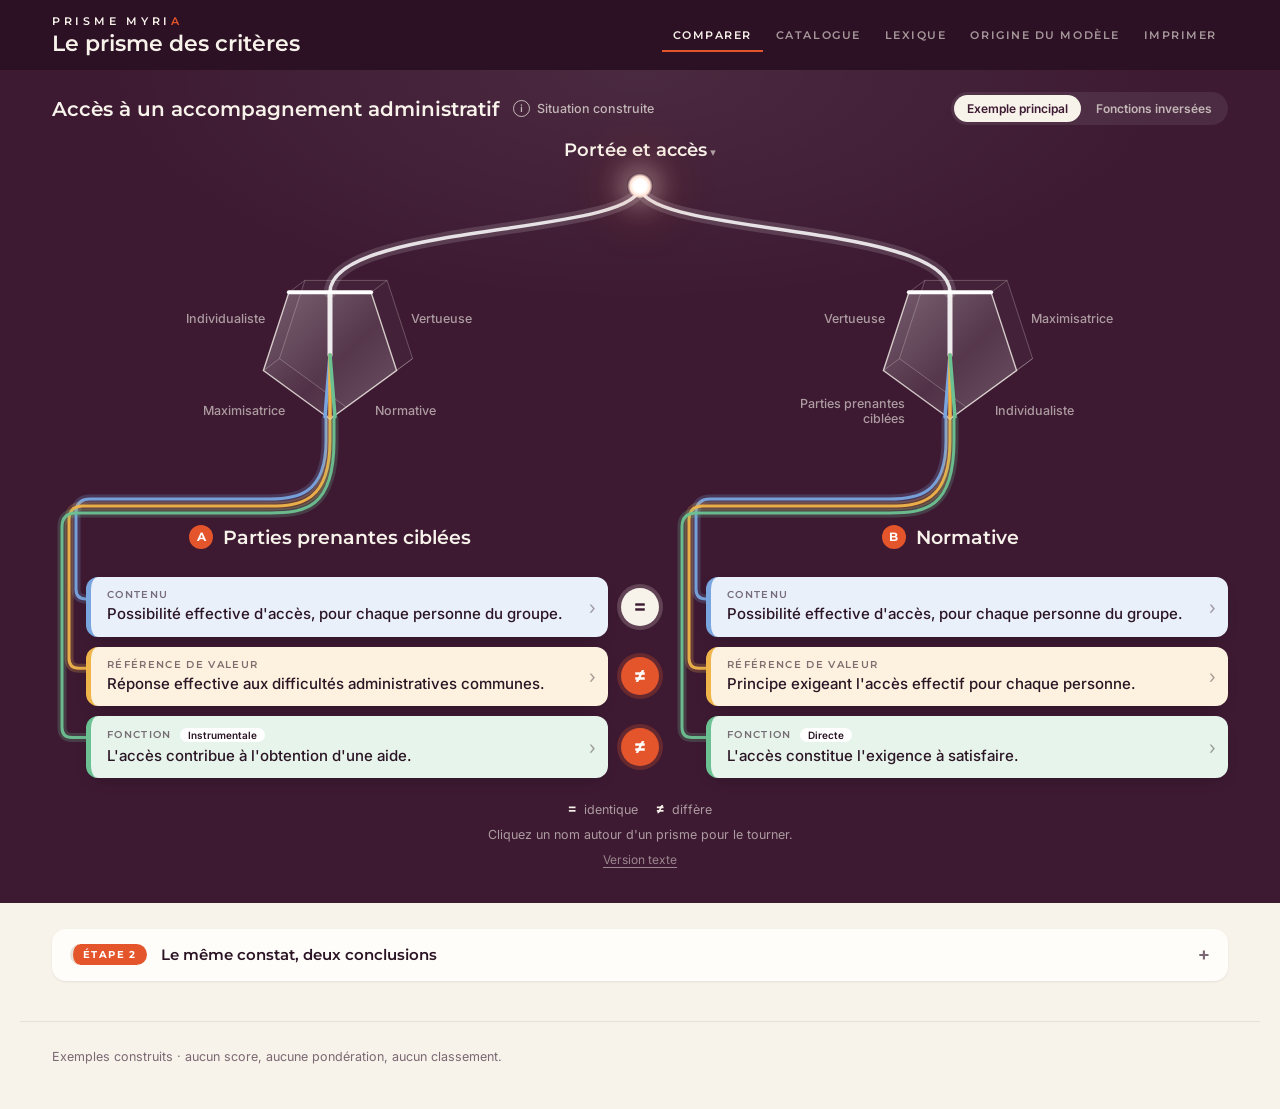
==== commit 9be70cda: "Épure de la page Comparer La scène optique occupe l'écran : définitions, situation et détails passen" ====
--- a/index.html
+++ b/index.html
@@ -24,7 +24,7 @@
   <main id="app" class="wrap" tabindex="-1"></main>
   <div id="print-root" class="print-root wrap"></div>
   <footer class="site-foot wrap">
-    <p>Exemples construits à des fins de raisonnement. L'application ne calcule aucun score global de valeur sociale, aucune pondération et aucun classement des conceptions.</p>
+    <p>Exemples construits · aucun score, aucune pondération, aucun classement.</p>
   </footer>
   <noscript><p class="wrap">Cette application nécessite JavaScript. Les contenus sont dans les fichiers du dossier <code>data/</code>.</p></noscript>
   <script src="data/catalogue.js"></script>
--- a/css/styles.css
+++ b/css/styles.css
@@ -241,3 +241,28 @@
   .s2-card, .sit, .card { break-inside: avoid; box-shadow: none; border: 1px solid #bbb; }
   a { color: #000; }
 }
+
+/* ---------- passe minimaliste ---------- */
+.ex-head { align-items: center; }
+.ex-titlebox { display: flex; align-items: center; gap: 14px; flex-wrap: wrap; }
+.ex-title { font-size: 20px; }
+.info-btn { display: inline-flex; align-items: center; gap: 7px; background: none; border: 0; padding: 4px 0; color: #f7f2eab3; font: 500 12.5px var(--sans); cursor: pointer; }
+.info-btn:hover { color: var(--creme); }
+.info-btn .i { width: 17px; height: 17px; border-radius: 50%; border: 1.3px solid currentColor; font: 600 10px/15px var(--title); text-align: center; font-style: normal; }
+.ce-note { margin: 0; padding: 2px 10px; border-left: 2px solid var(--orange); font-size: 12.5px; color: #f7f2eab3; }
+.sit-row { margin: 0; }
+.source { margin-top: 10px; }
+.src-v { font-size: 18px; }
+.conc-name { background: none; border: 0; padding: 4px 8px; border-radius: 999px; cursor: pointer; color: inherit; }
+.conc-name:hover .cn { text-decoration: underline; text-decoration-color: var(--orange); text-underline-offset: 5px; }
+.ctx-chip { margin-top: 2px; }
+.scene-foot { display: flex; flex-direction: column; align-items: center; gap: 6px; margin-top: 22px; }
+.scene-foot .legend-marks { margin: 0; }
+.hint-turn { margin: 0; font-size: 12.5px; color: #f7f2ea99; }
+.link-light.small { font-size: 12px; color: #f7f2ea80; }
+.st2-wrap { padding-top: 26px; }
+.stage2-toggle { width: 100%; display: flex; align-items: center; gap: 14px; padding: 14px 18px; border: 0; border-radius: 14px; background: var(--paper); color: var(--ink); font: 600 15px var(--title); cursor: pointer; text-align: left; box-shadow: 0 1px 2px #3d1a3214; }
+.stage2-toggle .step { font: 700 10px var(--title); letter-spacing: .14em; text-transform: uppercase; color: #fff; background: var(--orange); padding: 4px 10px; border-radius: 999px; }
+.stage2-toggle .chev { margin-left: auto; font-size: 20px; color: var(--mut); }
+.stage2 { margin-top: 14px; }
+.drawer .lead { font-size: 15.5px; }
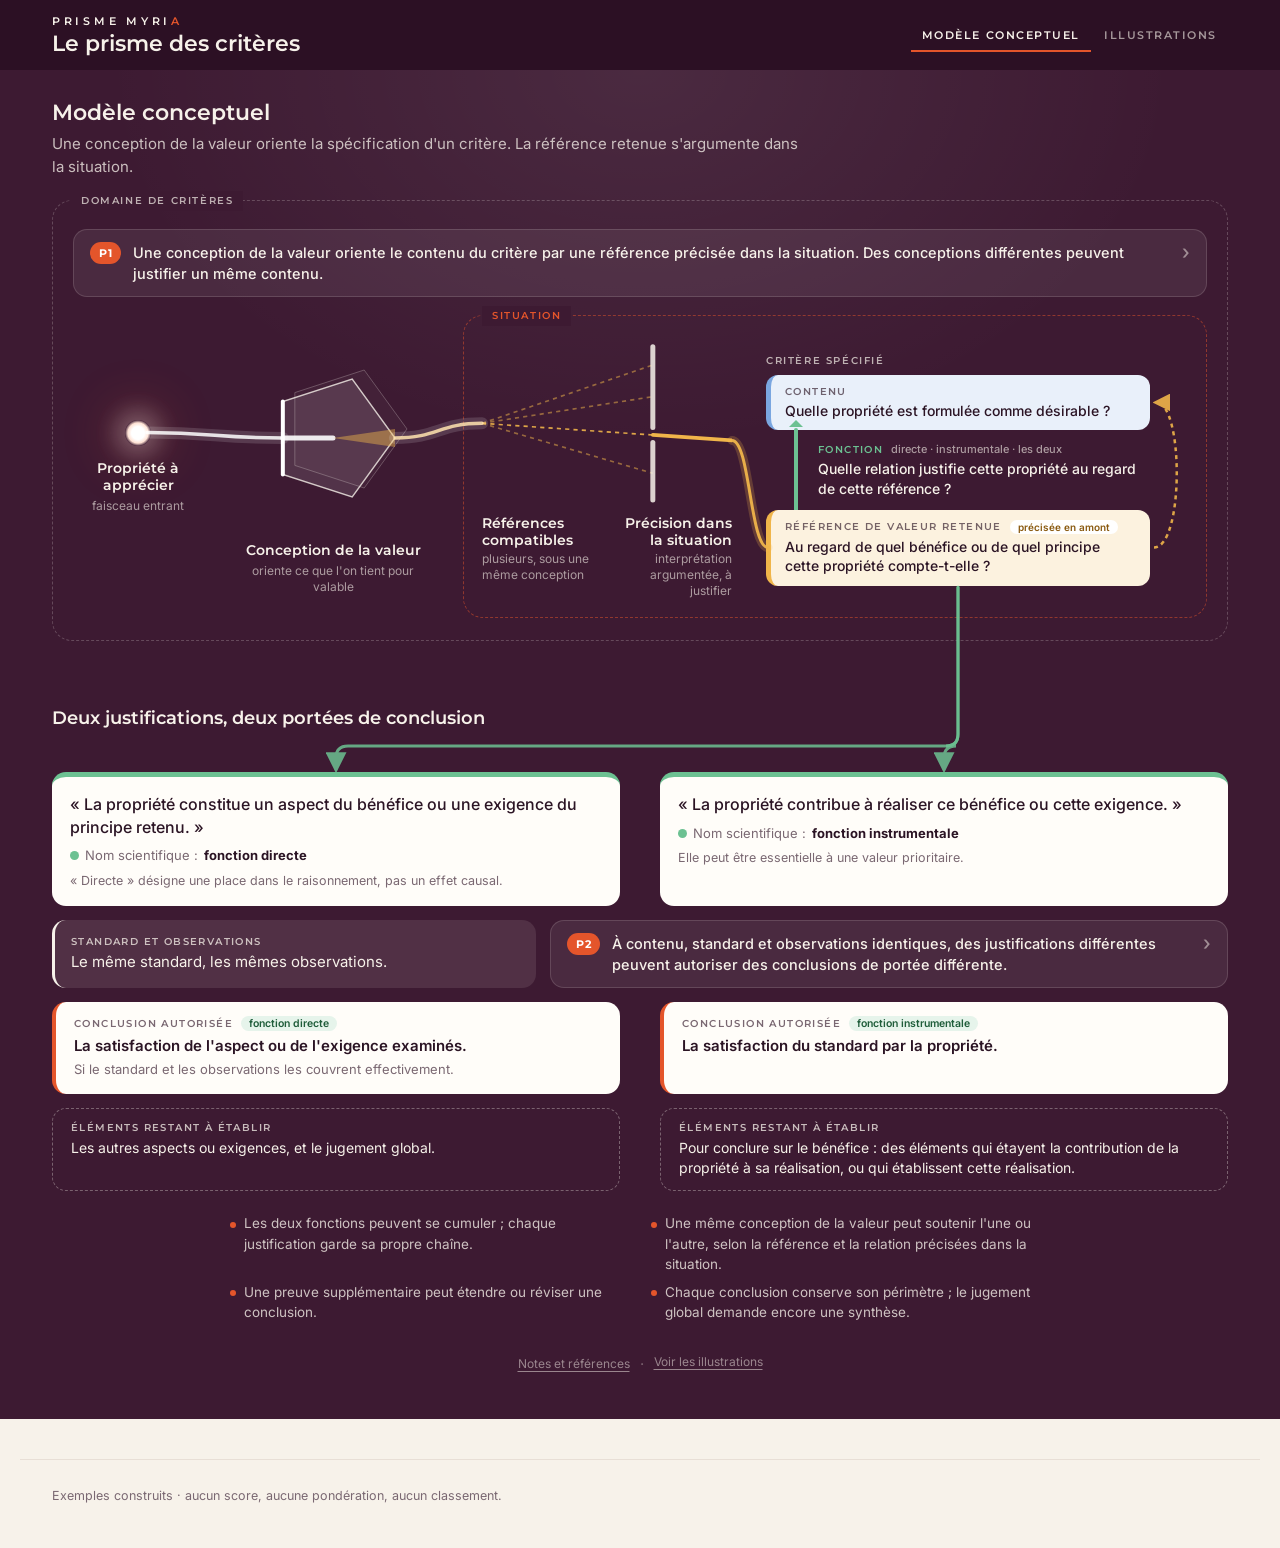
==== commit 5a6e90ad: "Modèle conceptuel en premier, illustrations ensuite Nouvel onglet par défaut : le trajet du faisceau" ====
--- a/index.html
+++ b/index.html
@@ -22,7 +22,6 @@
     </div>
   </header>
   <main id="app" class="wrap" tabindex="-1"></main>
-  <div id="print-root" class="print-root wrap"></div>
   <footer class="site-foot wrap">
     <p>Exemples construits · aucun score, aucune pondération, aucun classement.</p>
   </footer>
@@ -31,9 +30,11 @@
   <script src="data/contexts.js"></script>
   <script src="data/configurations.js"></script>
   <script src="data/comparisons.js"></script>
+  <script src="data/modele.js"></script>
   <script src="js/core.js"></script>
   <script src="js/bench.js"></script>
   <script src="js/views.js"></script>
+  <script src="js/model.js"></script>
   <script src="js/main.js"></script>
 </body>
 </html>
--- a/css/styles.css
+++ b/css/styles.css
@@ -266,3 +266,130 @@
 .stage2-toggle .chev { margin-left: auto; font-size: 20px; color: var(--mut); }
 .stage2 { margin-top: 14px; }
 .drawer .lead { font-size: 15.5px; }
+
+/* ---------- vue « Modèle conceptuel » ---------- */
+.model { padding: 26px 0 44px; }
+.m-head h2 { font-size: 22px; color: var(--creme); margin: 0 0 4px; }
+.m-lead { margin: 0; max-width: 760px; color: #f7f2eac2; font-size: 15px; }
+.frame { position: relative; border: 1.5px dashed #f7f2ea38; border-radius: 20px; padding: 26px 20px 22px; margin-top: 22px; }
+.frame-tab { position: absolute; top: -10px; left: 18px; background: var(--aubergine); padding: 0 10px; font: 600 10px/20px var(--title); letter-spacing: .16em; text-transform: uppercase; color: #f7f2eab3; cursor: help; }
+.f-sit { margin-top: 0; border-color: #e4552b80; padding: 24px 18px 18px; }
+.f-sit > .frame-tab { color: var(--orange); }
+.m-row { display: grid; grid-template-columns: 130px 200px minmax(0, 1fr); gap: 30px; align-items: center; margin-top: 18px; }
+.m-sit-row { display: grid; grid-template-columns: minmax(200px, 250px) minmax(0, 1fr); gap: 34px; align-items: center; }
+.st { display: flex; flex-direction: column; align-items: center; text-align: center; gap: 4px; min-width: 0; }
+.st-label { font: 600 13.5px/1.25 var(--title); color: var(--creme); }
+.st-cap { font-size: 12px; line-height: 1.35; color: #f7f2ea99; }
+.st-prop .lamp-glow { margin: 0 0 10px; }
+.rel { background: none; border: 0; padding: 0; color: inherit; cursor: pointer; font: inherit; }
+.rel:hover .st-label, .rel:focus-visible .st-label { text-decoration: underline; text-decoration-color: var(--orange); text-underline-offset: 4px; }
+.prism-btn { width: 200px; border-radius: 16px; }
+.m-prism, .m-fan { display: block; width: 100%; height: auto; }
+.m-prism.is-v, .m-fan.is-v { display: none; }
+.m-glass { fill: #ffffff1c; }
+.cand { stroke-width: 2; stroke-dasharray: 5 5; opacity: .5; }
+.cand.picked { opacity: .9; }
+.slit { stroke: #f7f2ea; stroke-width: 6; stroke-linecap: round; opacity: .85; }
+.kept { stroke-width: 4.5; stroke-linecap: round; }
+.fan-labels { display: flex; justify-content: space-between; gap: 10px; width: 100%; margin-top: 4px; }
+.fan-labels .rel { display: flex; flex-direction: column; gap: 2px; max-width: 48%; }
+.fan-l { text-align: left; align-items: flex-start; } .fan-r { text-align: right; align-items: flex-end; }
+.st-crit { align-items: stretch; }
+.crit { display: flex; flex-direction: column; gap: 0; margin-right: 38px; text-align: left; }
+.crit-title { margin: 0 0 8px; font: 600 10px var(--title); letter-spacing: .16em; text-transform: uppercase; color: #f7f2eab3; }
+.dim { position: relative; border-radius: 12px; padding: 10px 14px; color: #2b1424; display: flex; flex-direction: column; gap: 3px; text-align: left; }
+.dim-content { background: var(--c1); border-left: 5px solid var(--r1); }
+.dim-reference { background: var(--c2); border-left: 5px solid var(--r2); }
+.dim-function { margin: 0 0 0 22px; padding: 12px 14px 12px 30px; background: transparent; color: var(--creme); border-radius: 0; }
+.dim-function:hover { background: #ffffff0a; }
+.fn-link { position: absolute; left: 6px; top: -2px; bottom: -2px; width: 4px; border-radius: 2px; background: var(--r3); }
+.fn-link:before, .fn-link:after { content: ""; position: absolute; left: -5px; border: 7px solid transparent; }
+.fn-link:before { top: -8px; border-bottom-color: var(--r3); border-top: 0; }
+.fn-link:after { bottom: -8px; border-top-color: var(--r3); border-bottom: 0; }
+.dk { font: 600 10px var(--title); letter-spacing: .14em; text-transform: uppercase; color: #2b1424a6; display: flex; gap: 8px; align-items: center; flex-wrap: wrap; }
+.dim-function .dk { color: var(--r3); }
+.dq { font: 500 14px/1.38 var(--sans); }
+.dtag { font: 600 10px var(--sans); letter-spacing: 0; text-transform: none; padding: 1px 8px; border-radius: 999px; background: #fff; color: #8a5a10; }
+.fn-kinds { font: 500 11px var(--sans); letter-spacing: 0; text-transform: none; color: #f7f2ea99; }
+.orient-arc { fill: none; stroke-width: 2.5; stroke-dasharray: 4 4; opacity: .9; }
+.beam-core.warm { stroke: #ffe3b0; }
+.fn-line { fill: none; stroke-width: 3; opacity: .85; stroke-linecap: round; }
+.callout { width: 100%; display: flex; align-items: flex-start; gap: 12px; text-align: left; padding: 12px 16px; border-radius: 14px; background: #ffffff12; border: 1px solid #f7f2ea26; color: var(--creme); cursor: pointer; font: 500 14.5px/1.45 var(--sans); }
+.callout:hover { background: #ffffff1c; }
+.callout .pk { flex: none; font: 700 11px/22px var(--title); letter-spacing: .06em; color: #fff; background: var(--orange); border-radius: 999px; padding: 0 9px; }
+.callout .ptxt { flex: 1; }
+.callout .more { font-size: 20px; line-height: 1; color: #f7f2ea80; }
+.c-p1 { margin-top: 2px; }
+.m-func { margin-top: 64px; }
+.mf-title { color: var(--creme); font-size: 18px; margin: 0 0 40px; max-width: 46%; }
+.mf-grid { display: grid; grid-template-columns: minmax(0, 1fr) 40px minmax(0, 1fr); gap: 14px 0; }
+.mf-just { background: var(--paper); color: var(--ink); border-radius: 14px; padding: 16px 18px; border-top: 5px solid var(--r3); }
+.mf-simple { margin: 0 0 8px; font: 500 16px/1.4 var(--sans); }
+.mf-name { margin: 0; font-size: 13px; color: var(--mut); display: flex; align-items: center; gap: 6px; }
+.mf-name strong { color: var(--ink); }
+.fn-dot { width: 9px; height: 9px; border-radius: 50%; background: var(--r3); }
+.mf-note { margin: 6px 0 0; font-size: 12.5px; color: var(--mut); }
+.mf-inputs { display: grid; grid-template-columns: minmax(0, 1fr) minmax(0, 1.4fr); gap: 14px; align-items: stretch; }
+.mf-in { display: flex; flex-direction: column; justify-content: center; gap: 3px; padding: 12px 16px; border-radius: 14px; background: #f7f2ea1a; color: var(--creme); border-left: 3px solid var(--creme); }
+.mf-k { font: 600 10px var(--title); letter-spacing: .14em; text-transform: uppercase; color: inherit; opacity: .75; display: flex; gap: 8px; align-items: center; flex-wrap: wrap; }
+.mf-tag { font: 600 10.5px var(--sans); letter-spacing: 0; text-transform: none; padding: 1px 8px; border-radius: 999px; background: var(--c3); color: #1f5d3a; opacity: 1; }
+.mf-concl { background: var(--paper); color: var(--ink); border-radius: 14px; padding: 14px 18px; border-left: 4px solid var(--orange); }
+.mf-concl .mf-k, .mf-concl .mf-k * { opacity: 1; } .mf-concl .mf-k { color: var(--mut); }
+.mf-main { margin: 4px 0 0; font: 600 15px/1.4 var(--sans); }
+.mf-cond { margin: 4px 0 0; font-size: 13px; color: var(--mut); }
+.mf-remain { border: 1.5px dashed #f7f2ea55; border-radius: 14px; padding: 12px 18px; color: var(--creme); }
+.mf-remain p { margin: 4px 0 0; font-size: 14px; line-height: 1.45; }
+.mf-notes { list-style: none; margin: 22px auto 0; padding: 0; max-width: 820px; display: grid; grid-template-columns: repeat(2, minmax(0, 1fr)); gap: 8px 22px; color: #f7f2eac7; font-size: 13.5px; }
+.mf-notes li { padding-left: 14px; position: relative; } .mf-notes li:before { content: ""; position: absolute; left: 0; top: .6em; width: 6px; height: 6px; border-radius: 50%; background: var(--orange); }
+.m-foot { display: flex; gap: 10px; justify-content: center; margin: 30px 0 0; }
+.m-foot .sep { color: #f7f2ea55; }
+a.link-light { text-decoration: underline; text-underline-offset: 3px; }
+
+/* panneau : relations */
+.rel-steps { margin: 6px 0 16px; }
+.rel-steps > div { padding: 10px 0; border-top: 1px solid var(--line); }
+.rel-steps dt { font: 600 10px var(--title); letter-spacing: .14em; text-transform: uppercase; color: var(--orange); margin-bottom: 3px; }
+.rel-steps dd { margin: 0; font-size: 14.5px; line-height: 1.5; }
+.rel-examples { display: flex; flex-direction: column; gap: 8px; margin: 0 0 16px; }
+.ex-btn { text-align: left; border-radius: 12px; line-height: 1.35; }
+.chip.ref-chip { padding: 0; background: none; color: var(--prune-text); text-decoration: underline; text-underline-offset: 2px; font-weight: 600; }
+
+/* illustrations : lien avec le modèle */
+.rel-banner { position: relative; z-index: 3; display: flex; align-items: center; gap: 12px; flex-wrap: wrap; margin-bottom: 14px; font-size: 13px; }
+.rel-banner .back { color: var(--creme); font-weight: 600; text-decoration: none; }
+.rel-banner .rb-k { font: 600 10px var(--title); letter-spacing: .14em; text-transform: uppercase; color: var(--orange); }
+.rb-rel { flex: 1; min-width: 200px; background: #ffffff12; border: 0; border-radius: 10px; padding: 7px 12px; color: var(--creme); text-align: left; cursor: pointer; font-size: 13px; }
+.rb-x { background: none; border: 0; color: #f7f2ea99; font-size: 18px; cursor: pointer; }
+.conc-kick { font: 600 9.5px var(--title); letter-spacing: .16em; text-transform: uppercase; color: #f7f2ea80; margin-top: 26px; }
+.conc-name { margin-top: 2px; }
+.conc-cap { font-size: 12px; color: #f0b54acc; margin-top: 2px; }
+.s2-remain { margin-top: 10px; padding: 10px 12px; border: 1.5px dashed var(--line); border-radius: 10px; }
+.s2-remain p { margin: 2px 0 0; font-size: 13.5px; }
+.s2-remain p.s2-k { font-size: 10px; margin: 0; }
+
+@media (max-width: 899px) {
+  .m-row, .m-sit-row { grid-template-columns: minmax(0, 1fr); gap: 30px; }
+  .m-prism.is-h, .m-fan.is-h { display: none; }
+  /* le faisceau descend dans une colonne de gauche ; les libellés restent à droite */
+  .st-prop, .st-prism, .st-fan { display: grid; grid-template-columns: 112px minmax(0, 1fr); grid-template-rows: auto auto; column-gap: 14px; align-items: center; text-align: left; }
+  .st-prop > .lamp-glow, .st-prism > .prism-btn, .st-fan > .m-fan { grid-column: 1; grid-row: 1 / span 2; justify-self: center; }
+  .st-prop > .st-label, .st-prism > .st-label { grid-column: 2; grid-row: 1; align-self: end; }
+  .st-prop > .st-cap, .st-prism > .st-cap { grid-column: 2; grid-row: 2; align-self: start; }
+  .st-fan > .fan-labels { grid-column: 2; grid-row: 1 / span 2; }
+  .st-prop > .lamp-glow { margin: 0; }
+  .f-sit > .frame-tab { left: auto; right: 18px; }
+  .m-prism.is-v, .m-fan.is-v { display: block; }
+  .prism-btn { width: 112px; }
+  .st-fan .m-fan { width: 112px; }
+  .fan-labels { flex-direction: column; align-items: flex-start; gap: 16px; margin: 0; }
+  .fan-labels .rel { max-width: none; align-items: flex-start; text-align: left; }
+  .m-row { gap: 22px; } .m-sit-row { gap: 26px; }
+  .crit { margin: 0 22px 0 26px; }
+  .mf-grid { grid-template-columns: minmax(0, 1fr); }
+  .mf-grid > * { grid-column: 1 !important; grid-row: auto !important; }
+  .mf-inputs { grid-template-columns: minmax(0, 1fr); }
+  .mf-notes { grid-template-columns: minmax(0, 1fr); }
+  .frame { padding: 24px 12px 16px; }
+  .m-func { margin-top: 48px; }
+  .mf-title { max-width: none; text-align: center; margin-bottom: 18px; }
+}
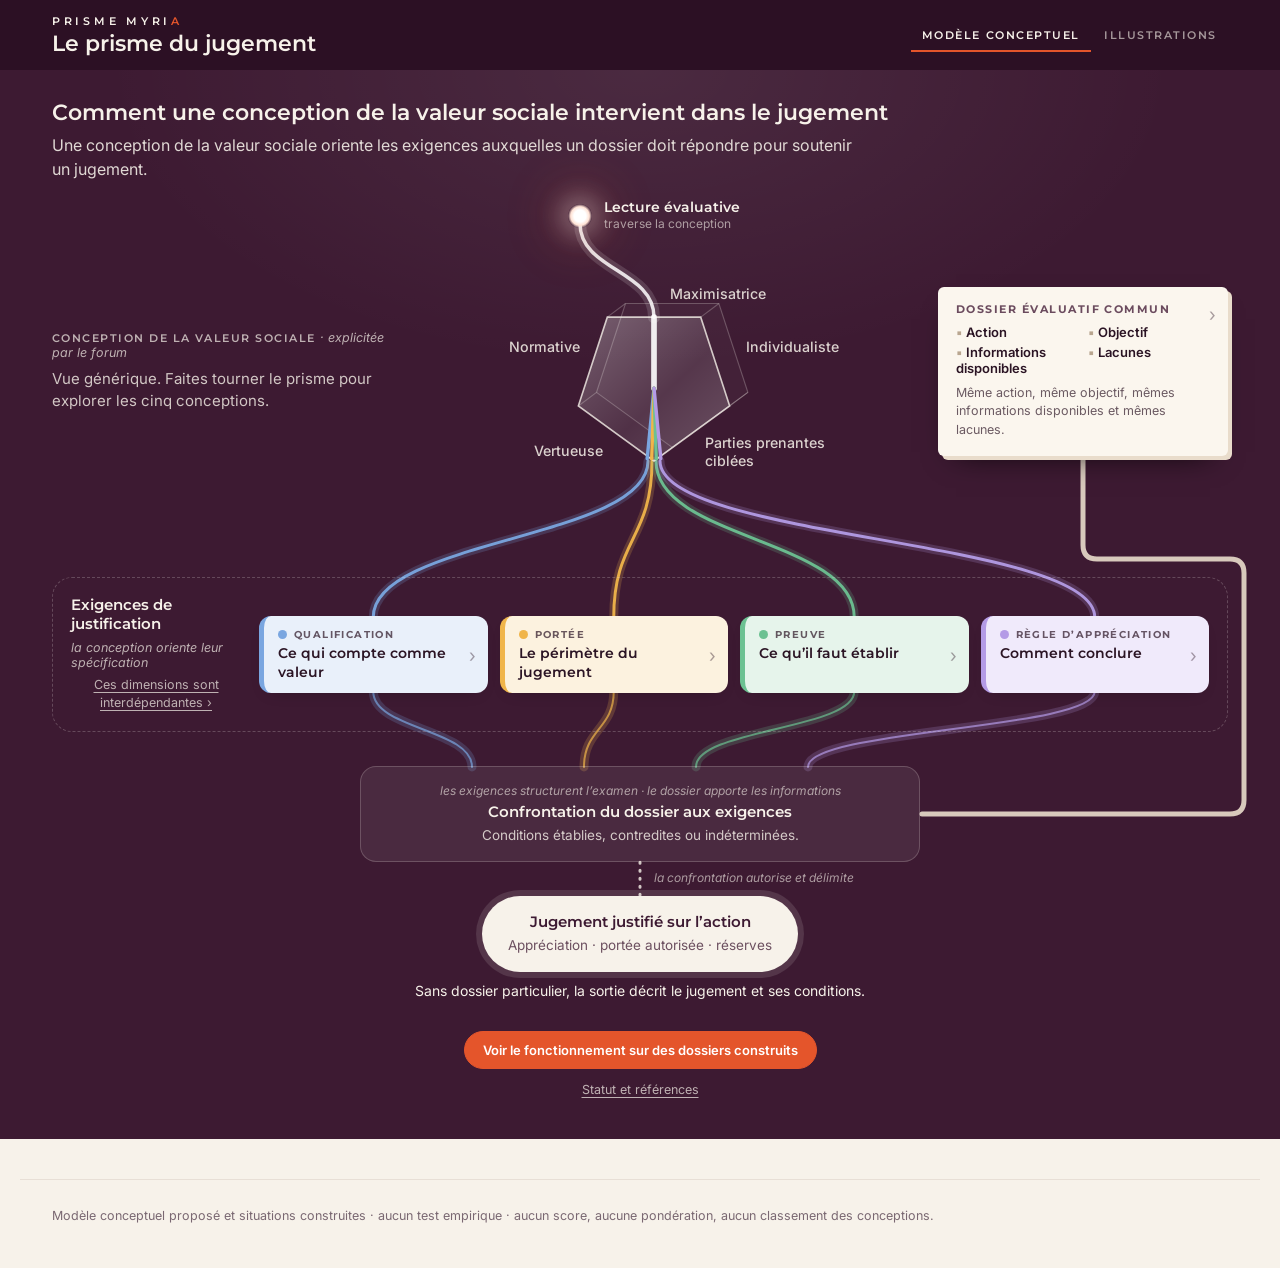
==== commit a44883c5: "Version 1.0 : le prisme du jugement Modèle conceptuel reconstruit à partir de PRISME_MAJ_2026-10-16." ====
--- a/index.html
+++ b/index.html
@@ -3,8 +3,8 @@
 <head>
   <meta charset="utf-8">
   <meta name="viewport" content="width=device-width, initial-scale=1">
-  <title>Le prisme des critères</title>
-  <meta name="description" content="Explorer ce qu'un critère apprécie, pourquoi cela compte et ce que l'on peut en conclure.">
+  <title>PRISME MYRIA · Le prisme du jugement</title>
+  <meta name="description" content="Comment une conception de la valeur sociale intervient dans le jugement porté sur l'action d'une organisation.">
   <link rel="preconnect" href="https://fonts.googleapis.com">
   <link href="https://fonts.googleapis.com/css2?family=Montserrat:wght@500;600;700&family=Inter:wght@400;500;600&display=swap" rel="stylesheet">
   <link rel="stylesheet" href="css/styles.css">
@@ -15,26 +15,24 @@
     <div class="wrap head-inner">
       <div>
         <p class="brand">PRISME MYRI<span>A</span></p>
-        <h1>Le prisme des critères</h1>
-        <p class="tagline">Explorer ce qu'un critère apprécie, pourquoi cela compte et ce que l'on peut en conclure.</p>
+        <h1>Le prisme du jugement</h1>
+        <p class="tagline">Comment une conception de la valeur sociale intervient dans le jugement.</p>
       </div>
       <nav id="nav" aria-label="Rubriques"></nav>
     </div>
   </header>
   <main id="app" class="wrap" tabindex="-1"></main>
   <footer class="site-foot wrap">
-    <p>Exemples construits · aucun score, aucune pondération, aucun classement.</p>
+    <p>Modèle conceptuel proposé et situations construites · aucun test empirique · aucun score, aucune pondération, aucun classement des conceptions.</p>
   </footer>
   <noscript><p class="wrap">Cette application nécessite JavaScript. Les contenus sont dans les fichiers du dossier <code>data/</code>.</p></noscript>
-  <script src="data/catalogue.js"></script>
-  <script src="data/contexts.js"></script>
-  <script src="data/configurations.js"></script>
-  <script src="data/comparisons.js"></script>
-  <script src="data/modele.js"></script>
+  <script src="data/prisme-data.js"></script>
+  <script src="data/interface-fr.js"></script>
   <script src="js/core.js"></script>
   <script src="js/bench.js"></script>
-  <script src="js/views.js"></script>
+  <script src="js/ui.js"></script>
   <script src="js/model.js"></script>
+  <script src="js/illus.js"></script>
   <script src="js/main.js"></script>
 </body>
 </html>
--- a/css/styles.css
+++ b/css/styles.css
@@ -1,7 +1,7 @@
 /*
- * Le prisme des critères : charte Myriad.
+ * PRISME MYRIA : charte Myriad.
  * Aubergine #3d1a32, prune #58284a, crème #f7f2ea, orange #e4552b.
- * Les couleurs des trois bandes distinguent les composantes ; elles n'indiquent aucune qualité.
+ * Les couleurs des quatre dimensions les identifient ; elles ne codent ni réussite ni échec.
  */
 :root {
   --aubergine: #3d1a32; --deep: #2c1024; --prune: #58284a; --creme: #f7f2ea; --orange: #e4552b;
@@ -46,51 +46,27 @@
 main.wrap { max-width: none; padding: 0 0 40px; }
 main .page { max-width: 880px; margin: 28px auto 0; padding: 0 32px; }
 
-/* ---------- scène optique ---------- */
-.optic { position: relative; background: var(--aubergine); color: var(--creme); padding: 22px 0 34px; overflow: hidden; }
+/* ---------- scène ---------- */
+.optic { position: relative; background: var(--aubergine); color: var(--creme); padding: 26px 0 40px; overflow: hidden; }
 .optic:before { content: ""; position: absolute; inset: 0; background: radial-gradient(ellipse 60% 40% at 50% 0%, #ffffff12, transparent 70%); pointer-events: none; }
 .rays-overlay { position: absolute; inset: 0; pointer-events: none; z-index: 1; }
-.optic-inner { position: relative; z-index: 2; }
-.ex-head { position: relative; z-index: 3; display: flex; justify-content: space-between; align-items: flex-end; gap: 16px; flex-wrap: wrap; margin-bottom: 6px; }
-.ex-title { font-size: 22px; margin: 0; color: var(--creme); } .subtitle { margin: 2px 0 0; color: #f7f2eaa6; }
-.ex-tools { display: flex; gap: 10px; flex-wrap: wrap; }
+.model-inner, .illus-inner { position: relative; z-index: 2; }
 .seg { display: inline-flex; padding: 3px; gap: 2px; background: var(--soft); border-radius: 999px; }
 .seg.dark { background: #ffffff14; }
 .chip { font: 600 12px var(--sans); padding: 6px 13px; border-radius: 999px; border: 0; background: transparent; color: var(--mut); cursor: pointer; }
 .seg.dark .chip { color: #f7f2eab3; }
 .chip:hover { color: var(--ink); } .seg.dark .chip:hover { color: var(--creme); }
 .chip.on, .seg.dark .chip.on { background: var(--creme); color: var(--aubergine); }
-
-/* source */
-.source { display: flex; flex-direction: column; align-items: center; gap: 10px; margin: 18px 0 0; text-align: center; }
-.domain-picker { position: relative; }
-.domain-picker > summary { list-style: none; cursor: pointer; display: inline-flex; flex-direction: column; align-items: center; gap: 2px; padding: 4px 10px; border-radius: 12px; }
-.domain-picker > summary::-webkit-details-marker { display: none; }
-.domain-picker > summary:hover .src-v { text-decoration: underline; text-decoration-color: var(--orange); text-underline-offset: 4px; }
-.lamp-glow { width: 26px; height: 26px; margin-top: 10px; border-radius: 50%; background: radial-gradient(circle, #fff 0 35%, #ffe2d4 55%, #e4552b00 72%); box-shadow: 0 0 22px 10px #ffffff40, 0 0 50px 18px #e4552b30; }
-.src-k { font: 600 9.5px var(--title); letter-spacing: .18em; text-transform: uppercase; color: #f7f2ea80; }
-.src-v { font: 600 17px var(--title); color: var(--creme); }
-.caret { font-size: 11px; color: #f7f2ea99; }
-.lamps-pop { position: absolute; left: 50%; top: calc(100% + 6px); transform: translateX(-50%); z-index: 20; width: 300px; background: var(--paper); color: var(--ink); border-radius: 14px; padding: 8px; box-shadow: 0 20px 50px -10px #0008; text-align: left; }
-.lamps { list-style: none; margin: 0; padding: 0; display: flex; flex-direction: column; gap: 1px; }
-.lamp { width: 100%; display: flex; align-items: center; gap: 10px; padding: 7px 10px; border-radius: 9px; border: 0; background: none; text-align: left; font-size: 13.5px; color: var(--ink); cursor: pointer; }
-.lamp:hover { background: var(--soft); } .lamp .name { flex: 1; }
-.lamp.off { color: var(--mut); } .off-tag { font-size: 10.5px; color: var(--mut); }
-.lamp.on { font-weight: 600; background: var(--soft); }
-.dot { width: 9px; height: 9px; border-radius: 50%; border: 1.5px solid currentColor; flex: none; opacity: .6; }
-.lamp.on .dot { opacity: 1; background: var(--orange); border-color: var(--orange); box-shadow: 0 0 8px 2px #e4552b70; }
-.sit-line { margin: 10px 0 0; max-width: 680px; font-size: 13px; color: #f7f2eacc; display: flex; gap: 4px 10px; flex-wrap: wrap; align-items: baseline; }
-.sit-k { font: 600 9.5px var(--title); letter-spacing: .14em; text-transform: uppercase; color: var(--orange); }
+.btn { font: 600 13px var(--sans); padding: 10px 18px; border: 1.5px solid var(--acc); background: var(--paper); color: var(--acc); border-radius: 999px; cursor: pointer; }
+.btn.cta { background: var(--orange); border-color: var(--orange); color: #fff; }
 .link-light { background: none; border: 0; padding: 0; color: var(--creme); text-decoration: underline; text-underline-offset: 3px; cursor: pointer; font-size: 13px; }
-.sit-row { display: flex; gap: 10px; align-items: center; flex-wrap: wrap; margin-top: 10px; }
-.ce-note { max-width: 680px; margin: 10px 0 0; font-size: 13px; color: #f7f2eacc; padding: 2px 0 2px 12px; border-left: 2px solid var(--orange); }
-.empty { text-align: center; margin: 40px auto; max-width: 520px; color: #f7f2eacc; }
-.ph-main { font-weight: 600; margin: 0 0 4px; }
-
-/* grille A | marques | B */
-.spectra { display: grid; grid-template-columns: minmax(0, 1fr) 64px minmax(0, 1fr); gap: 10px 0; margin-top: 18px; }
-.prism-cell { display: flex; flex-direction: column; align-items: center; padding: 0 0 14px; }
-.dial { width: 100%; max-width: 440px; outline: none; border-radius: 18px; touch-action: none; }
+.link-light.small { font-size: 12.5px; color: #f7f2eab3; }
+.st-label { font: 600 13.5px/1.25 var(--title); color: var(--creme); }
+.st-cap { font-size: 12px; line-height: 1.35; color: #f7f2ea99; }
+.lamp-glow { display: inline-block; width: 24px; height: 24px; border-radius: 50%; flex: none; background: radial-gradient(circle, #fff 0 35%, #ffe2d4 55%, #e4552b00 72%); box-shadow: 0 0 22px 10px #ffffff40, 0 0 50px 18px #e4552b30; }
+
+/* prisme */
+.dial { width: 100%; max-width: 500px; outline: none; border-radius: 18px; touch-action: none; }
 .dial:focus-visible { box-shadow: 0 0 0 2.5px var(--orange); }
 .dial-svg { display: block; width: 100%; height: auto; cursor: grab; user-select: none; }
 .dial.dragging .dial-svg { cursor: grabbing; }
@@ -98,298 +74,192 @@
 .p-edge { stroke: #f7f2ea40; stroke-width: 1; }
 .p-front { stroke: #f7f2eacc; stroke-width: 1.4; }
 .p-active { stroke: #fff; stroke-width: 4; stroke-linecap: round; }
-.p-active.inert { stroke-dasharray: 5 4; stroke-width: 2.5; }
 .p-active-glow { stroke: #fff; stroke-width: 10; opacity: .5; }
 .in-white { stroke: #fff; stroke-width: 5; stroke-linecap: round; opacity: .9; }
-.in-white.faint { opacity: .35; stroke-width: 3; }
-.in-ray { stroke-width: 3.5; stroke-linecap: round; }
-.p-lab { font: 500 12.5px var(--sans); fill: #f7f2ea99; cursor: pointer; transition: fill .15s; }
-.p-lab:hover { fill: var(--creme); text-decoration: underline; }
+.in-ray { stroke-width: 3; stroke-linecap: round; }
+.p-lab { font: 500 12.5px var(--sans); fill: #f7f2eab3; cursor: pointer; transition: fill .15s; outline: none; }
+.p-lab:hover, .p-lab:focus-visible { fill: var(--creme); text-decoration: underline; }
+.p-lab:focus-visible { fill: #ffd2c2; }
+.dial.neutral .p-lab { fill: #f7f2ead9; }
 .dial.turning .p-lab { pointer-events: none; }
-.conc-name { display: flex; align-items: center; gap: 10px; margin-top: 30px; }
-.conc-name .cn { font: 600 19px var(--title); color: var(--creme); }
-.conc-desc { margin: 4px 0 0; font-size: 12.5px; color: #f7f2ea99; text-align: center; max-width: 340px; }
+
+/* faisceaux */
+.beam-glow { fill: none; stroke: #fff; stroke-width: 12; opacity: .14; stroke-linecap: round; }
+.beam-core { fill: none; stroke: #fff; stroke-width: 3.5; opacity: .85; stroke-linecap: round; }
+.ray-glow { fill: none; stroke-width: 9; opacity: .2; stroke-linecap: round; }
+.ray-core { fill: none; stroke-width: 3; opacity: .95; stroke-linecap: round; stroke-linejoin: round; }
+.ray-core.thin { stroke-width: 2; opacity: .7; }
+.dossier-line { fill: none; stroke: #e9dccb; stroke-width: 5; stroke-linecap: round; opacity: .9; }
+.judge-line { fill: none; stroke: var(--creme); stroke-width: 3; opacity: .8; stroke-dasharray: 1 7; stroke-linecap: round; }
+
+/* carte de dimension, partagée par les deux pages */
+.dim-card { position: relative; display: flex; flex-direction: column; gap: 3px; width: 100%; text-align: left; padding: 12px 30px 12px 14px; border: 0; border-left: 5px solid var(--dim); border-radius: 12px; background: var(--dim-tint); color: #2b1424; cursor: pointer; box-shadow: 0 6px 18px -12px #0007; transition: transform .15s, box-shadow .15s; }
+.dim-card:hover { transform: translateY(-1px); box-shadow: 0 10px 24px -12px #000a; }
+.dim-card .dk { display: flex; align-items: center; gap: 7px; font: 700 10px var(--title); letter-spacing: .14em; text-transform: uppercase; color: #2b1424b3; }
+.dim-card .dot { width: 9px; height: 9px; border-radius: 50%; background: var(--dim); }
+.dim-card .ds { font: 600 14px/1.3 var(--title); }
+.dim-card .dt { font: 400 13.5px/1.45 var(--sans); color: #2b1424e0; margin-top: 2px; }
+.dim-card.compact .ds { font: 500 11.5px var(--sans); color: #2b1424a6; order: -0; }
+.dim-card.compact .dt { font: 500 14px/1.42 var(--sans); color: #2b1424; }
+.dim-card .chev { position: absolute; right: 12px; top: 50%; transform: translateY(-50%); font-size: 18px; color: #2b142466; }
+
+/* ---------- page « Modèle conceptuel » ---------- */
+.m-head h2 { font-size: 22px; color: var(--creme); margin: 0 0 4px; }
+.m-lead { margin: 0; max-width: 820px; color: #f7f2eae0; font-size: 16px; }
+.m-grid { display: grid; grid-template-columns: minmax(0, 1fr) 290px; grid-template-areas: "conc dossier" "req req" "conf conf" "judge judge"; gap: 34px 34px; margin-top: 18px; }
+.m-conc { grid-area: conc; display: grid; grid-template-columns: minmax(0, 1fr) minmax(380px, 500px); gap: 20px; align-items: center; }
+.m-prism-col { display: flex; flex-direction: column; align-items: center; }
+.m-src { display: flex; align-items: center; gap: 12px; margin-bottom: 4px; }
+.m-src .lamp-glow { order: 0; }
+.src-txt { display: flex; flex-direction: column; }
+.m-conc-name { display: flex; flex-direction: column; gap: 8px; align-items: flex-start; }
+.kick-btn { background: none; border: 0; padding: 0; text-align: left; color: #f7f2eab3; font: 600 10.5px var(--title); letter-spacing: .14em; text-transform: uppercase; cursor: pointer; }
+.kick-btn .kick-sub { text-transform: none; letter-spacing: 0; font: italic 400 12.5px var(--sans); }
+.cn-btn { display: inline-flex; align-items: center; gap: 10px; background: none; border: 0; padding: 0; color: var(--creme); cursor: pointer; }
+.cn-btn .cn, .conc-name .cn { font: 600 22px var(--title); }
+.cn-btn .chev { font-size: 22px; color: #f7f2ea80; }
+.cn-q { margin: 0; color: #f7f2eacc; font-size: 14px; max-width: 46ch; }
+.generic-hint { margin: 0; color: #f7f2eacc; font-size: 15px; max-width: 40ch; }
+.m-dossier { grid-area: dossier; display: flex; align-items: center; }
+.dossier-card { position: relative; width: 100%; text-align: left; border: 0; border-radius: 6px; padding: 16px 18px 16px; background: #fbf6ee; color: #2b1424; cursor: pointer; box-shadow: 4px 4px 0 #e9dccb, 0 14px 30px -18px #000; display: flex; flex-direction: column; gap: 8px; }
+.dos-k { font: 700 10.5px var(--title); letter-spacing: .14em; text-transform: uppercase; color: #6b4b5e; }
+.dos-items { margin: 0; padding: 0; list-style: none; display: grid; grid-template-columns: 1fr 1fr; gap: 4px 10px; font: 600 13px var(--sans); }
+.dos-items li:before { content: "▪ "; color: #b9a690; }
+.dos-note { font-size: 12.5px; color: #6b5a62; }
+.dossier-card .chev { position: absolute; right: 12px; top: 14px; color: #2b142466; font-size: 18px; }
+.frame { position: relative; border: 1.5px dashed #f7f2ea38; border-radius: 20px; padding: 18px; }
+.m-req { grid-area: req; display: grid; grid-template-columns: 170px minmax(0, 1fr); gap: 18px; align-items: center; }
+.req-head { display: flex; flex-direction: column; gap: 6px; }
+.req-k { margin: 0; font: 600 15px/1.25 var(--title); color: var(--creme); }
+.req-link { margin: 0; font: italic 400 12.5px var(--sans); color: #f7f2eab3; }
+.req-cards { display: grid; grid-template-columns: repeat(4, minmax(0, 1fr)); gap: 12px; }
+.m-confront, .judge-btn { display: flex; flex-direction: column; align-items: center; text-align: center; gap: 4px; border: 0; cursor: pointer; color: var(--creme); }
+.m-confront { grid-area: conf; justify-self: center; width: min(560px, 100%); padding: 16px 20px; border-radius: 16px; background: #ffffff12; border: 1px solid #f7f2ea33; }
+.mc-links { font: italic 400 12px var(--sans); color: #f7f2ea99; }
+.mc-k { font: 600 15px var(--title); }
+.mc-d { font-size: 13.5px; color: #f7f2eacc; }
+.m-judge { grid-area: judge; position: relative; display: flex; flex-direction: column; align-items: center; gap: 8px; padding-top: 0; }
+.m-judge > .mc-links { position: absolute; left: calc(50% + 14px); top: -26px; }
+.judge-btn { padding: 16px 26px; border-radius: 999px; background: var(--creme); color: var(--aubergine); box-shadow: 0 0 0 6px #f7f2ea1f; }
+.judge-btn .mc-d { color: #3d1a32bf; }
+.judge-claim { margin: 0; max-width: 620px; text-align: center; font-size: 14px; color: var(--creme); }
+.judge-claim .lab { color: #f7f2ea99; }
+.m-cta { display: flex; flex-direction: column; align-items: center; gap: 12px; margin-top: 30px; }
+
+/* ---------- page « Illustrations » ---------- */
+.case-bar { display: flex; flex-wrap: wrap; gap: 12px 18px; align-items: center; margin-bottom: 16px; }
+.case-sel { display: flex; align-items: center; gap: 10px; }
+.case-sel .lab { color: #f7f2eab3; }
+.case-sel select { max-width: min(520px, 80vw); padding: 8px 12px; border-radius: 999px; border: 1px solid #f7f2ea40; background: #ffffff14; color: var(--creme); font: 500 14px var(--sans); }
+.case-sel option { color: #2b1424; }
+.quick { display: flex; flex-wrap: wrap; gap: 6px; }
+.quick .chip { background: #ffffff10; color: #f7f2eab3; font-weight: 500; }
+.quick .chip b { font-weight: 700; margin-right: 2px; }
+.quick .chip.on { background: var(--creme); color: var(--aubergine); }
+.dossier { position: relative; background: #fbf6ee; color: #2b1424; border-radius: 6px; padding: 18px 22px 14px; box-shadow: 5px 5px 0 #e9dccb, 0 16px 30px -18px #000; max-width: 980px; margin: 0 auto; }
+.dos-head { display: flex; flex-wrap: wrap; gap: 6px 12px; align-items: center; }
+.tag-built { font: 600 10.5px var(--sans); padding: 2px 9px; border-radius: 999px; background: #3d1a32; color: var(--creme); }
+.dos-ctx { font-size: 12.5px; color: #6b5a62; }
+.dos-title { margin: 8px 0 6px; font-size: 19px; color: #2b1424; }
+.dos-title .cid { color: var(--orange); }
+.dos-obj { margin: 0 0 6px; font-size: 14.5px; }
+.dossier .lab { color: #6b5a62; }
+.dos-facts { margin: 4px 0 8px; padding-left: 1.3rem; font-size: 14px; line-height: 1.5; }
+.dos-facts li { margin: 3px 0; }
+.dos-limits { margin: 8px 0; padding: 8px 12px; border-left: 3px solid var(--orange); background: #e4552b12; border-radius: 0 8px 8px 0; font-size: 13.5px; }
+.dossier details.more summary { color: #58284a; }
+.read-lamp { display: flex; align-items: center; justify-content: center; gap: 12px; margin: 30px 0 0; padding-left: 0; }
+.read-lamp .rl-txt { position: absolute; left: calc(50% + 24px); max-width: 260px; }
+.read-lamp { position: relative; }
+.rl-txt { font: italic 400 12.5px var(--sans); color: #f7f2eab3; }
+.ab-switch { display: none; margin: 16px auto 0; }
+.readings { display: grid; grid-template-columns: repeat(2, minmax(0, 1fr)); gap: 0 36px; margin-top: 4px; }
+.r-col { min-width: 0; display: flex; flex-direction: column; gap: 10px; }
+.r-head { display: flex; flex-direction: column; align-items: center; }
+.conc-kick { font: 600 9.5px var(--title); letter-spacing: .16em; text-transform: uppercase; color: #f7f2ea80; }
+.r-head .dial { margin-top: 6px; }
+.conc-name { display: inline-flex; flex-direction: column; align-items: center; gap: 4px; margin-top: 34px; background: none; border: 0; color: var(--creme); cursor: pointer; padding: 2px 8px; border-radius: 12px; }
+.cn-row { display: inline-flex; align-items: center; gap: 10px; }
+.r-head .dial { margin-top: 26px; }
+.conc-name .chev { color: #f7f2ea80; font-size: 20px; }
 .letter { width: 24px; height: 24px; border-radius: 50%; background: var(--orange); color: #fff; font: 700 11.5px/24px var(--title); text-align: center; flex: none; display: inline-block; }
-.letter.sm { width: 20px; height: 20px; line-height: 20px; font-size: 10px; margin-right: 8px; }
-.tag { font: 600 10px var(--sans); padding: 2px 8px; border-radius: 999px; background: #ffffff1a; color: #f7f2eacc; }
-.ctx-chip { background: #ffffff14; border: 1px solid #f7f2ea33; color: var(--creme); border-radius: 999px; padding: 5px 12px; font-size: 12px; cursor: pointer; margin-top: 8px; }
-.txt-sel { display: flex; flex-direction: column; gap: 4px; align-items: center; margin: 10px 0 14px; font: 600 10px var(--title); letter-spacing: .14em; text-transform: uppercase; color: #f7f2ea99; }
+.spec-chip { margin: 6px 0 4px; font: 500 12.5px var(--sans); color: #f0b54a; text-align: center; max-width: 40ch; }
+.r-dims { display: flex; flex-direction: column; gap: 8px; margin-left: 36px; }
+.r-out { margin-left: 36px; margin-top: 6px; background: var(--paper); color: var(--ink); border-radius: 14px; padding: 16px 18px; box-shadow: 0 10px 26px -16px #000a; border-top: 4px solid var(--creme); }
+.status { display: inline-block; margin: 0 0 8px; font: 600 11px var(--sans); padding: 3px 10px; border-radius: 999px; background: var(--soft); color: var(--ink); border: 1px solid var(--line); }
+.out-k { margin: 10px 0 2px; font: 700 10px var(--title); letter-spacing: .14em; text-transform: uppercase; color: var(--mut); }
+.out-k:first-of-type { margin-top: 0; }
+.out-main { margin: 0; font: 600 16px/1.4 var(--sans); }
+.out-scope { margin: 6px 0 0; font-size: 13px; color: var(--mut); }
+.out-why, .out-limit { margin: 0; font-size: 14px; line-height: 1.5; }
+.out-limit { padding: 6px 10px; border-left: 3px solid var(--orange); background: #e4552b0f; border-radius: 0 8px 8px 0; }
+.refs-btn { margin-top: 10px; color: var(--prune-text) !important; }
+.r-col.flash .dim-card, .r-col.flash .r-out { animation: flash 1.1s ease-out; }
+@keyframes flash { 0% { box-shadow: 0 0 0 3px #ffd2c2, 0 0 24px 4px #e4552b80; } 100% { box-shadow: 0 6px 18px -12px #0007; } }
+.txt-sel { display: flex; flex-direction: column; gap: 4px; align-items: center; margin: 10px 0; font: 600 10px var(--title); letter-spacing: .14em; text-transform: uppercase; color: #f7f2ea99; }
 .txt-sel select { padding: 8px 12px; border-radius: 999px; border: 1px solid #f7f2ea40; background: #ffffff14; color: var(--creme); font: 500 14px var(--sans); }
 .txt-sel option { color: #2b1424; }
-
-.band { position: relative; display: flex; flex-direction: column; gap: 4px; text-align: left; margin-left: 34px; padding: 12px 16px 12px 16px; border: 0; border-radius: 12px; cursor: pointer; color: #2b1424; box-shadow: 0 6px 18px -10px #0007; transition: transform .15s, box-shadow .15s; }
-.band:hover { transform: translateY(-1px); box-shadow: 0 10px 24px -10px #000a; }
-.band:after { content: "›"; position: absolute; right: 12px; top: 50%; transform: translateY(-50%); font-size: 18px; color: #2b142466; }
-.b-content { background: var(--c1); border-left: 5px solid var(--r1); }
-.b-reference { background: var(--c2); border-left: 5px solid var(--r2); }
-.b-function { background: var(--c3); border-left: 5px solid var(--r3); }
-.band .k { font: 600 9.5px var(--title); letter-spacing: .14em; text-transform: uppercase; color: #2b142499; display: flex; gap: 8px; align-items: center; }
-.band .t { font: 500 15px/1.35 var(--sans); padding-right: 14px; }
-.band .t.np { color: #2b142480; }
-.pill { font: 600 10px var(--sans); padding: 1px 8px; border-radius: 999px; background: #fff; color: #2b1424; letter-spacing: 0; text-transform: none; }
-.band-empty { margin-left: 34px; border: 1.5px dashed #f7f2ea40; border-radius: 12px; padding: 18px; color: #f7f2eab3; font-size: 13px; display: flex; flex-direction: column; justify-content: center; text-align: center; }
-.mark-cell { display: flex; align-items: center; justify-content: center; padding-left: 0; }
-.mark { width: 38px; height: 38px; border-radius: 50%; display: flex; align-items: center; justify-content: center; font: 700 20px/1 var(--title); }
-.mark.eq { background: var(--creme); color: var(--aubergine); box-shadow: 0 0 0 4px #f7f2ea30; }
-.mark.neq { background: var(--orange); color: #fff; box-shadow: 0 0 0 4px #e4552b40; }
-.mark.conv { background: #f0b54a; color: var(--aubergine); }
-.mark.na { background: transparent; color: #f7f2ea80; border: 1.5px dashed #f7f2ea50; }
-.legend-marks { display: flex; gap: 18px; justify-content: center; flex-wrap: wrap; margin: 18px 0 0; font-size: 12.5px; color: #f7f2ea99; }
-.legend-marks b { font: 700 14px var(--title); color: var(--creme); margin-right: 4px; }
-.hint-turn { color: #f7f2eacc; }
-.beam-glow { fill: none; stroke: #fff; stroke-width: 12; opacity: .14; stroke-linecap: round; }
-.beam-core { fill: none; stroke: #fff; stroke-width: 3.5; opacity: .85; stroke-linecap: round; }
-.beam-core.faint { opacity: .3; stroke-dasharray: 3 5; }
-.ray-glow { fill: none; stroke-width: 9; opacity: .22; stroke-linecap: round; }
-.ray-core { fill: none; stroke-width: 3; opacity: .95; stroke-linecap: round; stroke-linejoin: round; }
-
-/* ---------- étape 2 ---------- */
-.stage2 { margin-top: 34px; }
-.stage2 h2 { display: flex; align-items: center; gap: 12px; flex-wrap: wrap; font-size: 19px; }
-.stage2 h2 .step { font: 700 10px var(--title); letter-spacing: .14em; text-transform: uppercase; color: #fff; background: var(--orange); padding: 4px 10px; border-radius: 999px; }
-.s2 { display: grid; grid-template-columns: minmax(0, 1fr) 64px minmax(0, 1fr); gap: 14px 0; margin-top: 14px; }
-.s2-obs { padding: 12px 16px; border-radius: 12px; background: var(--soft); }
-.s2-obs.span { grid-column: 1 / -1; text-align: center; }
-.s2-obs .obs-main { margin: 2px 0; font-weight: 500; } .s2-obs .obs-sub { margin: 0; color: var(--mut); font-size: 13px; }
-.s2-k { font: 600 10px var(--title); letter-spacing: .14em; text-transform: uppercase; color: var(--mut); display: flex; align-items: center; justify-content: inherit; margin: 0 0 6px; }
-.s2-obs.span .s2-k { justify-content: center; }
-.s2-card { background: var(--paper); border-radius: 14px; padding: 16px 18px; box-shadow: 0 1px 2px #3d1a3214, 0 10px 24px -20px #3d1a3260; }
-.s2-main { font: 600 15.5px/1.4 var(--sans); margin: 0 0 8px; }
-.cond { color: var(--mut); font-size: 13px; }
-details.more summary, details.card > summary { cursor: pointer; color: var(--prune-text); font-size: 12.5px; font-weight: 600; list-style: none; }
-details summary::-webkit-details-marker { display: none; }
-details.more summary:before, details.card > summary:before { content: "+"; display: inline-block; width: 14px; }
-details[open].more summary:before, details[open].card > summary:before { content: "−"; }
-details.more p { font-size: 13.5px; }
-.notice { border-left: 3px solid var(--orange); padding: 6px 12px; margin: 16px 0; font-size: 13.5px; }
-.btn { font: 600 13px var(--sans); padding: 9px 16px; border: 1.5px solid var(--acc); background: var(--paper); color: var(--acc); border-radius: 999px; cursor: pointer; }
-.btn.primary, .btn[aria-pressed="true"] { background: var(--acc); color: var(--acc-ink); }
-.cumul-bar { margin: 8px 0; }
-.card { background: var(--paper); border-radius: 14px; padding: 14px 18px; margin: 14px 0; box-shadow: 0 1px 2px #3d1a3214; }
-.cumul .lead { font: 600 15px/1.4 var(--sans); }
-.chains { display: grid; grid-template-columns: repeat(2, minmax(0, 1fr)); gap: 16px; }
-.chain { border: 1px solid var(--line); border-radius: 12px; padding: 12px 14px; }
-.steps { list-style: none; margin: 0; padding: 0; display: flex; flex-direction: column; gap: 6px; }
-.step { display: flex; flex-direction: column; padding: 4px 10px; border-left: 3px solid var(--line); }
-.step-content { border-left-color: var(--r1); } .step-reference { border-left-color: var(--r2); } .step-function { border-left-color: var(--r3); }
-.step-k { font: 600 9.5px var(--title); text-transform: uppercase; letter-spacing: .12em; color: var(--mut); }
-.kvs { margin: 6px 0 0; }
-.kv { display: grid; grid-template-columns: 9.5rem minmax(0, 1fr); gap: 2px 12px; padding: 6px 0; border-top: 1px solid var(--line); }
-.kvs.tight .kv { grid-template-columns: 1fr; gap: 0; }
-.kv dt { font: 600 10px var(--title); color: var(--mut); text-transform: uppercase; letter-spacing: .1em; } .kv dd { margin: 0; }
-.plain { margin: 0; padding-left: 1.1rem; }
-.chips { list-style: none; margin: 0; padding: 0; display: flex; flex-direction: column; gap: 3px; }
-a.chip { padding: 0; color: var(--prune-text); font-weight: 600; text-decoration: underline; text-underline-offset: 2px; background: none; }
-.chip-note { font-size: 12px; color: var(--mut); }
-.origin { font: 600 11px var(--sans); padding: 2px 9px; border-radius: 999px; background: var(--soft); }
-.sit { margin-top: 10px; padding: 2px 0 2px 12px; border-left: 2px solid var(--orange); font-size: 13px; }
-.sit > b { display: block; font: 600 10.5px var(--title); letter-spacing: .12em; text-transform: uppercase; color: var(--mut); margin-bottom: 4px; }
+.scene-foot { display: flex; flex-direction: column; align-items: center; gap: 6px; margin-top: 24px; text-align: center; }
+.hint-turn { margin: 0; font-size: 13px; color: #f7f2eacc; }
+.muted-light { margin: 0; font-size: 12px; color: #f7f2ea99; }
+.below { padding-top: 22px; }
+.card { background: var(--paper); border-radius: 14px; padding: 14px 18px; margin: 12px 0; box-shadow: 0 1px 2px #3d1a3214; }
+details.card > summary { cursor: pointer; font: 600 14px var(--title); color: var(--ink); list-style: none; }
+details.card > summary:before { content: "+ "; color: var(--orange); }
+details[open].card > summary:before { content: "− "; }
+.aside-card p { font-size: 14px; }
+.lead-s { font-weight: 600; }
+.sens { padding-top: 10px; border-top: 1px solid var(--line); margin-top: 10px; }
+.foot-links { color: var(--mut); font-size: 13px; }
 
 /* ---------- panneau latéral ---------- */
 .scrim { position: fixed; inset: 0; background: #1a0a14a0; z-index: 40; }
-.drawer { position: fixed; top: 0; right: 0; bottom: 0; width: min(480px, 100vw); background: var(--paper); color: var(--ink); z-index: 41; overflow-y: auto; padding: 28px 28px 40px; box-shadow: -20px 0 50px -20px #0008; outline: none; animation: slide .22s ease-out; }
+.drawer { position: fixed; top: 0; right: 0; bottom: 0; width: min(500px, 100vw); background: var(--paper); color: var(--ink); z-index: 41; overflow-y: auto; padding: 28px 28px 40px; box-shadow: -20px 0 50px -20px #0008; outline: none; animation: slide .22s ease-out; }
 @keyframes slide { from { transform: translateX(30px); opacity: 0; } to { transform: none; opacity: 1; } }
 .drawer-close { position: absolute; top: 14px; right: 16px; width: 34px; height: 34px; border-radius: 50%; border: 0; background: var(--soft); font-size: 20px; cursor: pointer; }
 .drawer .eyebrow { margin: 0 0 4px; font: 600 10.5px var(--title); letter-spacing: .14em; text-transform: uppercase; color: var(--orange); }
-.drawer h2 { display: flex; align-items: center; gap: 10px; margin-bottom: 14px; padding-right: 40px; }
-.swatch { width: 14px; height: 14px; border-radius: 4px; } .s-content { background: var(--r1); } .s-reference { background: var(--r2); } .s-function { background: var(--r3); }
-.drawer .full { margin: 0 0 14px; padding: 12px 16px; border-radius: 10px; font: 500 15.5px/1.45 var(--sans); }
-.d-content .full { background: var(--c1); color: #2b1424; } .d-reference .full { background: var(--c2); color: #2b1424; } .d-function .full { background: var(--c3); color: #2b1424; }
-.drawer .role { color: var(--mut); font-size: 13.5px; }
-.ctx-full .lead { font-size: 15px; }
-
-/* ---------- rubriques ---------- */
-.page h2 { font-size: 22px; margin-bottom: 12px; } .page h3 { margin-top: 22px; }
-.conc-list dt { font-weight: 600; margin-top: 10px; } .conc-list dd { margin: 0; }
-.table-scroll { overflow-x: auto; }
-.matrix { border-collapse: collapse; width: 100%; font-size: 12.5px; background: var(--paper); border-radius: 12px; overflow: hidden; }
-.matrix th, .matrix td { border-bottom: 1px solid var(--line); padding: 7px 9px; text-align: left; vertical-align: top; }
-.matrix thead th { font: 600 10px var(--title); letter-spacing: .1em; text-transform: uppercase; color: var(--mut); }
-.refs { padding-left: 1.4rem; } .ref { margin-bottom: 12px; } .ref p { margin: 2px 0; }
-.flash { background: #e4552b1f; }
+.drawer h2 { display: flex; align-items: center; gap: 10px; margin-bottom: 8px; padding-right: 40px; }
+.drawer .lead { font-size: 15.5px; margin-top: 0; }
+.drawer .swatch { width: 14px; height: 14px; border-radius: 4px; background: var(--dim); }
+.d-sec { border-top: 1px solid var(--line); padding: 10px 0 4px; }
+.d-sec h3 { font: 700 10px var(--title); letter-spacing: .14em; text-transform: uppercase; color: var(--mut); margin: 0 0 4px; }
+.d-sec p { margin: 4px 0; font-size: 14.5px; line-height: 1.5; }
+.d-sec.accent h3 { color: var(--orange); }
+.dim-quote { padding: 10px 14px; border-radius: 10px; background: var(--dim-tint, var(--soft)); color: #2b1424; border-left: 4px solid var(--dim, var(--orange)); font-weight: 500; }
+.callout-note { padding: 8px 12px; border-left: 3px solid var(--orange); background: #e4552b10; border-radius: 0 8px 8px 0; font-size: 14px; }
+.dim-orient { list-style: none; padding: 0; margin: 4px 0; display: flex; flex-direction: column; gap: 6px; }
+.dim-orient li { padding: 4px 0 4px 12px; border-left: 4px solid var(--dim); font-size: 14px; }
+details.more { margin-top: 12px; }
+details.more summary { cursor: pointer; color: var(--prune-text); font-size: 13px; font-weight: 600; list-style: none; }
+details summary::-webkit-details-marker { display: none; }
+details.more summary:before { content: "+"; display: inline-block; width: 14px; }
+details[open].more summary:before { content: "−"; }
+details.more p { font-size: 13.5px; }
+.ref-list, .src-list { list-style: none; padding: 0; margin: 4px 0; display: flex; flex-direction: column; gap: 4px; }
+.ref-chip { background: none; border: 0; padding: 0; color: var(--prune-text); text-decoration: underline; text-underline-offset: 2px; font: 600 13.5px var(--sans); cursor: pointer; text-align: left; }
+.plain { margin: 0; padding-left: 1.1rem; }
 .site-foot { padding: 14px 32px 30px; color: var(--mut); font-size: 12.5px; border-top: 1px solid var(--line); }
 
-@media (max-width: 820px) {
+/* ---------- tablettes et téléphones ---------- */
+@media (max-width: 899px) {
   html { font-size: 14px; } .wrap { padding-left: 16px; padding-right: 16px; }
   .tab { padding: 8px 8px; letter-spacing: .08em; }
-  .spectra, .s2 { grid-template-columns: minmax(0, 1fr); }
-  .spectra > *, .s2 > * { grid-column: 1 !important; grid-row: auto !important; }
-  .mark-cell { display: none; }
-  .prism-cell { margin-top: 18px; padding-left: 34px; }
-  .chains { grid-template-columns: minmax(0, 1fr); }
-  .kv { grid-template-columns: minmax(0, 1fr); }
-  .lamps-pop { width: min(300px, 90vw); }
+  .m-grid { grid-template-columns: minmax(0, 1fr); grid-template-areas: "conc" "req" "dossier" "conf" "judge"; gap: 28px; }
+  .m-conc { grid-template-columns: minmax(0, 1fr); gap: 10px; }
+  .m-conc-name { align-items: center; text-align: center; }
+  .m-req { grid-template-columns: minmax(0, 1fr); padding: 14px 12px; margin-left: 0; }
+  .req-head { padding-left: 34px; }
+  .req-cards { grid-template-columns: minmax(0, 1fr); margin-left: 34px; }
+  .m-dossier, .m-confront { margin-left: 34px; width: auto; }
+  .m-confront { justify-self: stretch; }
+
+  .ab-switch { display: flex; justify-content: center; width: max-content; max-width: 100%; margin: 18px auto 0; }
+  .ab-switch .chip { white-space: normal; }
+  .r-head { padding-left: 36px; }
+  .m-judge > .mc-links { position: static; align-self: flex-start; margin-left: calc(50% + 12px); }
+  .readings { grid-template-columns: minmax(0, 1fr); }
+  .readings[data-show="0"] .r-col[data-slot="1"], .readings[data-show="1"] .r-col[data-slot="0"] { display: none; }
+  .dossier { padding: 14px 16px 10px; }
+  .quick .chip { font-size: 11.5px; }
 }
 @media (prefers-reduced-motion: reduce) { * { transition: none !important; animation: none !important; } }
-
-/* ---------- impression ---------- */
-.print-root { display: none; }
-body.print-preview #app, body.print-preview nav { display: none; }
-body.print-preview .print-root { display: block; padding-top: 20px; }
-.print-toolbar { display: flex; gap: 10px; margin: 0 0 18px; }
-.print-doc .full { margin: 4px 0; padding: 6px 12px; border-left: 3px solid var(--line); font: 500 14px/1.4 var(--sans); }
-.print-doc details > * { display: block; }
-.print-doc .s2-card, .print-doc .s2-obs { margin-bottom: 8px; }
-.print-doc .s2 { display: block; }
-.print-cfg { margin: 20px 0; break-inside: avoid; }
-.print-doc .letter { background: var(--aubergine); }
-@media print {
-  :root { --bg: #fff; --paper: #fff; --ink: #000; --mut: #444; --line: #bbb; --soft: #f2f2f2; }
-  body { background: #fff; color: #000; font-size: 10.5pt; }
-  .site-head, #app, .skip, .print-toolbar, .site-foot { display: none !important; }
-  .print-root { display: block !important; max-width: none; padding: 0; }
-  .s2-card, .sit, .card { break-inside: avoid; box-shadow: none; border: 1px solid #bbb; }
-  a { color: #000; }
-}
-
-/* ---------- passe minimaliste ---------- */
-.ex-head { align-items: center; }
-.ex-titlebox { display: flex; align-items: center; gap: 14px; flex-wrap: wrap; }
-.ex-title { font-size: 20px; }
-.info-btn { display: inline-flex; align-items: center; gap: 7px; background: none; border: 0; padding: 4px 0; color: #f7f2eab3; font: 500 12.5px var(--sans); cursor: pointer; }
-.info-btn:hover { color: var(--creme); }
-.info-btn .i { width: 17px; height: 17px; border-radius: 50%; border: 1.3px solid currentColor; font: 600 10px/15px var(--title); text-align: center; font-style: normal; }
-.ce-note { margin: 0; padding: 2px 10px; border-left: 2px solid var(--orange); font-size: 12.5px; color: #f7f2eab3; }
-.sit-row { margin: 0; }
-.source { margin-top: 10px; }
-.src-v { font-size: 18px; }
-.conc-name { background: none; border: 0; padding: 4px 8px; border-radius: 999px; cursor: pointer; color: inherit; }
-.conc-name:hover .cn { text-decoration: underline; text-decoration-color: var(--orange); text-underline-offset: 5px; }
-.ctx-chip { margin-top: 2px; }
-.scene-foot { display: flex; flex-direction: column; align-items: center; gap: 6px; margin-top: 22px; }
-.scene-foot .legend-marks { margin: 0; }
-.hint-turn { margin: 0; font-size: 12.5px; color: #f7f2ea99; }
-.link-light.small { font-size: 12px; color: #f7f2ea80; }
-.st2-wrap { padding-top: 26px; }
-.stage2-toggle { width: 100%; display: flex; align-items: center; gap: 14px; padding: 14px 18px; border: 0; border-radius: 14px; background: var(--paper); color: var(--ink); font: 600 15px var(--title); cursor: pointer; text-align: left; box-shadow: 0 1px 2px #3d1a3214; }
-.stage2-toggle .step { font: 700 10px var(--title); letter-spacing: .14em; text-transform: uppercase; color: #fff; background: var(--orange); padding: 4px 10px; border-radius: 999px; }
-.stage2-toggle .chev { margin-left: auto; font-size: 20px; color: var(--mut); }
-.stage2 { margin-top: 14px; }
-.drawer .lead { font-size: 15.5px; }
-
-/* ---------- vue « Modèle conceptuel » ---------- */
-.model { padding: 26px 0 44px; }
-.m-head h2 { font-size: 22px; color: var(--creme); margin: 0 0 4px; }
-.m-lead { margin: 0; max-width: 760px; color: #f7f2eac2; font-size: 15px; }
-.frame { position: relative; border: 1.5px dashed #f7f2ea38; border-radius: 20px; padding: 26px 20px 22px; margin-top: 22px; }
-.frame-tab { position: absolute; top: -10px; left: 18px; background: var(--aubergine); padding: 0 10px; font: 600 10px/20px var(--title); letter-spacing: .16em; text-transform: uppercase; color: #f7f2eab3; cursor: help; }
-.f-sit { margin-top: 0; border-color: #e4552b80; padding: 24px 18px 18px; }
-.f-sit > .frame-tab { color: var(--orange); }
-.m-row { display: grid; grid-template-columns: 130px 200px minmax(0, 1fr); gap: 30px; align-items: center; margin-top: 18px; }
-.m-sit-row { display: grid; grid-template-columns: minmax(200px, 250px) minmax(0, 1fr); gap: 34px; align-items: center; }
-.st { display: flex; flex-direction: column; align-items: center; text-align: center; gap: 4px; min-width: 0; }
-.st-label { font: 600 13.5px/1.25 var(--title); color: var(--creme); }
-.st-cap { font-size: 12px; line-height: 1.35; color: #f7f2ea99; }
-.st-prop .lamp-glow { margin: 0 0 10px; }
-.rel { background: none; border: 0; padding: 0; color: inherit; cursor: pointer; font: inherit; }
-.rel:hover .st-label, .rel:focus-visible .st-label { text-decoration: underline; text-decoration-color: var(--orange); text-underline-offset: 4px; }
-.prism-btn { width: 200px; border-radius: 16px; }
-.m-prism, .m-fan { display: block; width: 100%; height: auto; }
-.m-prism.is-v, .m-fan.is-v { display: none; }
-.m-glass { fill: #ffffff1c; }
-.cand { stroke-width: 2; stroke-dasharray: 5 5; opacity: .5; }
-.cand.picked { opacity: .9; }
-.slit { stroke: #f7f2ea; stroke-width: 6; stroke-linecap: round; opacity: .85; }
-.kept { stroke-width: 4.5; stroke-linecap: round; }
-.fan-labels { display: flex; justify-content: space-between; gap: 10px; width: 100%; margin-top: 4px; }
-.fan-labels .rel { display: flex; flex-direction: column; gap: 2px; max-width: 48%; }
-.fan-l { text-align: left; align-items: flex-start; } .fan-r { text-align: right; align-items: flex-end; }
-.st-crit { align-items: stretch; }
-.crit { display: flex; flex-direction: column; gap: 0; margin-right: 38px; text-align: left; }
-.crit-title { margin: 0 0 8px; font: 600 10px var(--title); letter-spacing: .16em; text-transform: uppercase; color: #f7f2eab3; }
-.dim { position: relative; border-radius: 12px; padding: 10px 14px; color: #2b1424; display: flex; flex-direction: column; gap: 3px; text-align: left; }
-.dim-content { background: var(--c1); border-left: 5px solid var(--r1); }
-.dim-reference { background: var(--c2); border-left: 5px solid var(--r2); }
-.dim-function { margin: 0 0 0 22px; padding: 12px 14px 12px 30px; background: transparent; color: var(--creme); border-radius: 0; }
-.dim-function:hover { background: #ffffff0a; }
-.fn-link { position: absolute; left: 6px; top: -2px; bottom: -2px; width: 4px; border-radius: 2px; background: var(--r3); }
-.fn-link:before, .fn-link:after { content: ""; position: absolute; left: -5px; border: 7px solid transparent; }
-.fn-link:before { top: -8px; border-bottom-color: var(--r3); border-top: 0; }
-.fn-link:after { bottom: -8px; border-top-color: var(--r3); border-bottom: 0; }
-.dk { font: 600 10px var(--title); letter-spacing: .14em; text-transform: uppercase; color: #2b1424a6; display: flex; gap: 8px; align-items: center; flex-wrap: wrap; }
-.dim-function .dk { color: var(--r3); }
-.dq { font: 500 14px/1.38 var(--sans); }
-.dtag { font: 600 10px var(--sans); letter-spacing: 0; text-transform: none; padding: 1px 8px; border-radius: 999px; background: #fff; color: #8a5a10; }
-.fn-kinds { font: 500 11px var(--sans); letter-spacing: 0; text-transform: none; color: #f7f2ea99; }
-.orient-arc { fill: none; stroke-width: 2.5; stroke-dasharray: 4 4; opacity: .9; }
-.beam-core.warm { stroke: #ffe3b0; }
-.fn-line { fill: none; stroke-width: 3; opacity: .85; stroke-linecap: round; }
-.callout { width: 100%; display: flex; align-items: flex-start; gap: 12px; text-align: left; padding: 12px 16px; border-radius: 14px; background: #ffffff12; border: 1px solid #f7f2ea26; color: var(--creme); cursor: pointer; font: 500 14.5px/1.45 var(--sans); }
-.callout:hover { background: #ffffff1c; }
-.callout .pk { flex: none; font: 700 11px/22px var(--title); letter-spacing: .06em; color: #fff; background: var(--orange); border-radius: 999px; padding: 0 9px; }
-.callout .ptxt { flex: 1; }
-.callout .more { font-size: 20px; line-height: 1; color: #f7f2ea80; }
-.c-p1 { margin-top: 2px; }
-.m-func { margin-top: 64px; }
-.mf-title { color: var(--creme); font-size: 18px; margin: 0 0 40px; max-width: 46%; }
-.mf-grid { display: grid; grid-template-columns: minmax(0, 1fr) 40px minmax(0, 1fr); gap: 14px 0; }
-.mf-just { background: var(--paper); color: var(--ink); border-radius: 14px; padding: 16px 18px; border-top: 5px solid var(--r3); }
-.mf-simple { margin: 0 0 8px; font: 500 16px/1.4 var(--sans); }
-.mf-name { margin: 0; font-size: 13px; color: var(--mut); display: flex; align-items: center; gap: 6px; }
-.mf-name strong { color: var(--ink); }
-.fn-dot { width: 9px; height: 9px; border-radius: 50%; background: var(--r3); }
-.mf-note { margin: 6px 0 0; font-size: 12.5px; color: var(--mut); }
-.mf-inputs { display: grid; grid-template-columns: minmax(0, 1fr) minmax(0, 1.4fr); gap: 14px; align-items: stretch; }
-.mf-in { display: flex; flex-direction: column; justify-content: center; gap: 3px; padding: 12px 16px; border-radius: 14px; background: #f7f2ea1a; color: var(--creme); border-left: 3px solid var(--creme); }
-.mf-k { font: 600 10px var(--title); letter-spacing: .14em; text-transform: uppercase; color: inherit; opacity: .75; display: flex; gap: 8px; align-items: center; flex-wrap: wrap; }
-.mf-tag { font: 600 10.5px var(--sans); letter-spacing: 0; text-transform: none; padding: 1px 8px; border-radius: 999px; background: var(--c3); color: #1f5d3a; opacity: 1; }
-.mf-concl { background: var(--paper); color: var(--ink); border-radius: 14px; padding: 14px 18px; border-left: 4px solid var(--orange); }
-.mf-concl .mf-k, .mf-concl .mf-k * { opacity: 1; } .mf-concl .mf-k { color: var(--mut); }
-.mf-main { margin: 4px 0 0; font: 600 15px/1.4 var(--sans); }
-.mf-cond { margin: 4px 0 0; font-size: 13px; color: var(--mut); }
-.mf-remain { border: 1.5px dashed #f7f2ea55; border-radius: 14px; padding: 12px 18px; color: var(--creme); }
-.mf-remain p { margin: 4px 0 0; font-size: 14px; line-height: 1.45; }
-.mf-notes { list-style: none; margin: 22px auto 0; padding: 0; max-width: 820px; display: grid; grid-template-columns: repeat(2, minmax(0, 1fr)); gap: 8px 22px; color: #f7f2eac7; font-size: 13.5px; }
-.mf-notes li { padding-left: 14px; position: relative; } .mf-notes li:before { content: ""; position: absolute; left: 0; top: .6em; width: 6px; height: 6px; border-radius: 50%; background: var(--orange); }
-.m-foot { display: flex; gap: 10px; justify-content: center; margin: 30px 0 0; }
-.m-foot .sep { color: #f7f2ea55; }
-a.link-light { text-decoration: underline; text-underline-offset: 3px; }
-
-/* panneau : relations */
-.rel-steps { margin: 6px 0 16px; }
-.rel-steps > div { padding: 10px 0; border-top: 1px solid var(--line); }
-.rel-steps dt { font: 600 10px var(--title); letter-spacing: .14em; text-transform: uppercase; color: var(--orange); margin-bottom: 3px; }
-.rel-steps dd { margin: 0; font-size: 14.5px; line-height: 1.5; }
-.rel-examples { display: flex; flex-direction: column; gap: 8px; margin: 0 0 16px; }
-.ex-btn { text-align: left; border-radius: 12px; line-height: 1.35; }
-.chip.ref-chip { padding: 0; background: none; color: var(--prune-text); text-decoration: underline; text-underline-offset: 2px; font-weight: 600; }
-
-/* illustrations : lien avec le modèle */
-.rel-banner { position: relative; z-index: 3; display: flex; align-items: center; gap: 12px; flex-wrap: wrap; margin-bottom: 14px; font-size: 13px; }
-.rel-banner .back { color: var(--creme); font-weight: 600; text-decoration: none; }
-.rel-banner .rb-k { font: 600 10px var(--title); letter-spacing: .14em; text-transform: uppercase; color: var(--orange); }
-.rb-rel { flex: 1; min-width: 200px; background: #ffffff12; border: 0; border-radius: 10px; padding: 7px 12px; color: var(--creme); text-align: left; cursor: pointer; font-size: 13px; }
-.rb-x { background: none; border: 0; color: #f7f2ea99; font-size: 18px; cursor: pointer; }
-.conc-kick { font: 600 9.5px var(--title); letter-spacing: .16em; text-transform: uppercase; color: #f7f2ea80; margin-top: 26px; }
-.conc-name { margin-top: 2px; }
-.conc-cap { font-size: 12px; color: #f0b54acc; margin-top: 2px; }
-.s2-remain { margin-top: 10px; padding: 10px 12px; border: 1.5px dashed var(--line); border-radius: 10px; }
-.s2-remain p { margin: 2px 0 0; font-size: 13.5px; }
-.s2-remain p.s2-k { font-size: 10px; margin: 0; }
-
-@media (max-width: 899px) {
-  .m-row, .m-sit-row { grid-template-columns: minmax(0, 1fr); gap: 30px; }
-  .m-prism.is-h, .m-fan.is-h { display: none; }
-  /* le faisceau descend dans une colonne de gauche ; les libellés restent à droite */
-  .st-prop, .st-prism, .st-fan { display: grid; grid-template-columns: 112px minmax(0, 1fr); grid-template-rows: auto auto; column-gap: 14px; align-items: center; text-align: left; }
-  .st-prop > .lamp-glow, .st-prism > .prism-btn, .st-fan > .m-fan { grid-column: 1; grid-row: 1 / span 2; justify-self: center; }
-  .st-prop > .st-label, .st-prism > .st-label { grid-column: 2; grid-row: 1; align-self: end; }
-  .st-prop > .st-cap, .st-prism > .st-cap { grid-column: 2; grid-row: 2; align-self: start; }
-  .st-fan > .fan-labels { grid-column: 2; grid-row: 1 / span 2; }
-  .st-prop > .lamp-glow { margin: 0; }
-  .f-sit > .frame-tab { left: auto; right: 18px; }
-  .m-prism.is-v, .m-fan.is-v { display: block; }
-  .prism-btn { width: 112px; }
-  .st-fan .m-fan { width: 112px; }
-  .fan-labels { flex-direction: column; align-items: flex-start; gap: 16px; margin: 0; }
-  .fan-labels .rel { max-width: none; align-items: flex-start; text-align: left; }
-  .m-row { gap: 22px; } .m-sit-row { gap: 26px; }
-  .crit { margin: 0 22px 0 26px; }
-  .mf-grid { grid-template-columns: minmax(0, 1fr); }
-  .mf-grid > * { grid-column: 1 !important; grid-row: auto !important; }
-  .mf-inputs { grid-template-columns: minmax(0, 1fr); }
-  .mf-notes { grid-template-columns: minmax(0, 1fr); }
-  .frame { padding: 24px 12px 16px; }
-  .m-func { margin-top: 48px; }
-  .mf-title { max-width: none; text-align: center; margin-bottom: 18px; }
-}
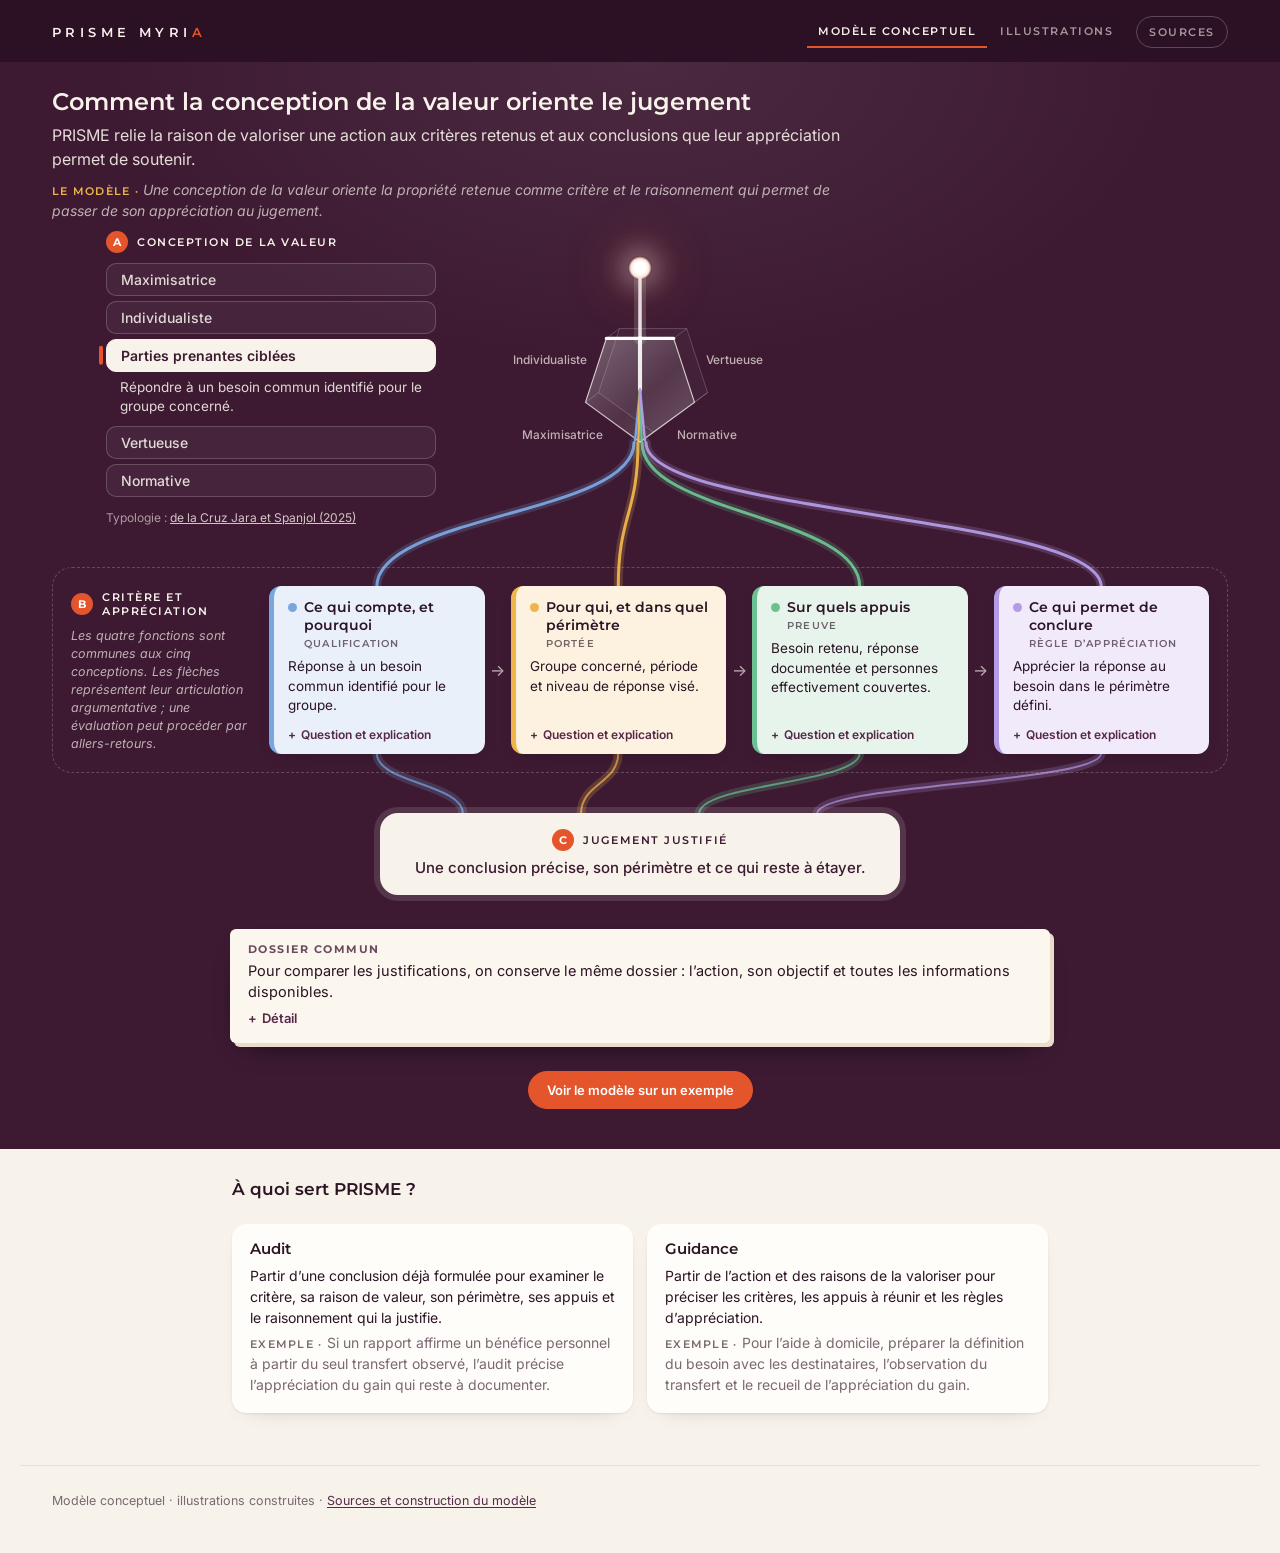
==== commit 5476bc93: "Version 1.1 : faire lire le modèle (brief du 22 octobre 2026) Accueil organisé selon la chaîne Conce" ====
--- a/index.html
+++ b/index.html
@@ -3,8 +3,8 @@
 <head>
   <meta charset="utf-8">
   <meta name="viewport" content="width=device-width, initial-scale=1">
-  <title>PRISME MYRIA · Le prisme du jugement</title>
-  <meta name="description" content="Comment une conception de la valeur sociale intervient dans le jugement porté sur l'action d'une organisation.">
+  <title>PRISME MYRIA · Comment la conception de la valeur oriente le jugement</title>
+  <meta name="description" content="PRISME relie la raison de valoriser une action aux critères retenus et aux conclusions que leur appréciation permet de soutenir.">
   <link rel="preconnect" href="https://fonts.googleapis.com">
   <link href="https://fonts.googleapis.com/css2?family=Montserrat:wght@500;600;700&family=Inter:wght@400;500;600&display=swap" rel="stylesheet">
   <link rel="stylesheet" href="css/styles.css">
@@ -13,21 +13,16 @@
   <a class="skip" href="#app">Aller au contenu</a>
   <header class="site-head">
     <div class="wrap head-inner">
-      <div>
-        <p class="brand">PRISME MYRI<span>A</span></p>
-        <h1>Le prisme du jugement</h1>
-        <p class="tagline">Comment une conception de la valeur sociale intervient dans le jugement.</p>
-      </div>
+      <a class="brand" href="#/">PRISME MYRI<span>A</span></a>
       <nav id="nav" aria-label="Rubriques"></nav>
     </div>
   </header>
   <main id="app" class="wrap" tabindex="-1"></main>
   <footer class="site-foot wrap">
-    <p>Modèle conceptuel proposé et situations construites · aucun test empirique · aucun score, aucune pondération, aucun classement des conceptions.</p>
+    <p>Modèle conceptuel · illustrations construites · <button type="button" class="link" id="foot-sources">Sources et construction du modèle</button></p>
   </footer>
   <noscript><p class="wrap">Cette application nécessite JavaScript. Les contenus sont dans les fichiers du dossier <code>data/</code>.</p></noscript>
   <script src="data/prisme-data.js"></script>
-  <script src="data/interface-fr.js"></script>
   <script src="js/core.js"></script>
   <script src="js/bench.js"></script>
   <script src="js/ui.js"></script>
--- a/css/styles.css
+++ b/css/styles.css
@@ -36,13 +36,13 @@
 /* ---------- en-tête ---------- */
 .site-head { background: var(--deep); color: var(--creme); }
 .head-inner { display: flex; justify-content: space-between; align-items: center; gap: 20px; flex-wrap: wrap; padding-top: 16px; padding-bottom: 14px; }
-.brand { margin: 0 0 4px; font: 600 11px/1 var(--title); letter-spacing: .34em; color: var(--creme); }
+.brand { font: 600 13px/1 var(--title); letter-spacing: .34em; color: var(--creme); text-decoration: none; }
 .brand span { color: var(--orange); }
-h1 { font: 600 22px/1.15 var(--title); margin: 0; color: var(--creme); }
-.tagline { display: none; }
 nav { display: flex; gap: 2px; flex-wrap: wrap; }
 .tab { font: 600 11px var(--title); letter-spacing: .14em; text-transform: uppercase; padding: 8px 11px; text-decoration: none; color: #f7f2ea99; border: 0; background: none; border-bottom: 2px solid transparent; cursor: pointer; }
 .tab:hover { color: var(--creme); } .tab.on { color: var(--creme); border-bottom-color: var(--orange); }
+.tab.src { margin-left: 10px; border: 1px solid #f7f2ea40; border-radius: 999px; padding: 6px 12px; }
+.tab.src:hover { border-color: var(--creme); }
 main.wrap { max-width: none; padding: 0 0 40px; }
 main .page { max-width: 880px; margin: 28px auto 0; padding: 0 32px; }
 
@@ -58,7 +58,9 @@
 .chip:hover { color: var(--ink); } .seg.dark .chip:hover { color: var(--creme); }
 .chip.on, .seg.dark .chip.on { background: var(--creme); color: var(--aubergine); }
 .btn { font: 600 13px var(--sans); padding: 10px 18px; border: 1.5px solid var(--acc); background: var(--paper); color: var(--acc); border-radius: 999px; cursor: pointer; }
-.btn.cta { background: var(--orange); border-color: var(--orange); color: #fff; }
+.btn.cta { background: var(--orange); border-color: var(--orange); color: #fff; text-decoration: none; display: inline-block; }
+.btn.ghost { background: transparent; border-color: #f7f2ea99; color: var(--creme); }
+.btn:hover { filter: brightness(1.06); }
 .link-light { background: none; border: 0; padding: 0; color: var(--creme); text-decoration: underline; text-underline-offset: 3px; cursor: pointer; font-size: 13px; }
 .link-light.small { font-size: 12.5px; color: #f7f2eab3; }
 .st-label { font: 600 13.5px/1.25 var(--title); color: var(--creme); }
@@ -92,125 +94,127 @@
 .dossier-line { fill: none; stroke: #e9dccb; stroke-width: 5; stroke-linecap: round; opacity: .9; }
 .judge-line { fill: none; stroke: var(--creme); stroke-width: 3; opacity: .8; stroke-dasharray: 1 7; stroke-linecap: round; }
 
-/* carte de dimension, partagée par les deux pages */
-.dim-card { position: relative; display: flex; flex-direction: column; gap: 3px; width: 100%; text-align: left; padding: 12px 30px 12px 14px; border: 0; border-left: 5px solid var(--dim); border-radius: 12px; background: var(--dim-tint); color: #2b1424; cursor: pointer; box-shadow: 0 6px 18px -12px #0007; transition: transform .15s, box-shadow .15s; }
-.dim-card:hover { transform: translateY(-1px); box-shadow: 0 10px 24px -12px #000a; }
-.dim-card .dk { display: flex; align-items: center; gap: 7px; font: 700 10px var(--title); letter-spacing: .14em; text-transform: uppercase; color: #2b1424b3; }
-.dim-card .dot { width: 9px; height: 9px; border-radius: 50%; background: var(--dim); }
-.dim-card .ds { font: 600 14px/1.3 var(--title); }
-.dim-card .dt { font: 400 13.5px/1.45 var(--sans); color: #2b1424e0; margin-top: 2px; }
-.dim-card.compact .ds { font: 500 11.5px var(--sans); color: #2b1424a6; order: -0; }
-.dim-card.compact .dt { font: 500 14px/1.42 var(--sans); color: #2b1424; }
-.dim-card .chev { position: absolute; right: 12px; top: 50%; transform: translateY(-50%); font-size: 18px; color: #2b142466; }
-
-/* ---------- page « Modèle conceptuel » ---------- */
-.m-head h2 { font-size: 22px; color: var(--creme); margin: 0 0 4px; }
-.m-lead { margin: 0; max-width: 820px; color: #f7f2eae0; font-size: 16px; }
-.m-grid { display: grid; grid-template-columns: minmax(0, 1fr) 290px; grid-template-areas: "conc dossier" "req req" "conf conf" "judge judge"; gap: 34px 34px; margin-top: 18px; }
-.m-conc { grid-area: conc; display: grid; grid-template-columns: minmax(0, 1fr) minmax(380px, 500px); gap: 20px; align-items: center; }
-.m-prism-col { display: flex; flex-direction: column; align-items: center; }
-.m-src { display: flex; align-items: center; gap: 12px; margin-bottom: 4px; }
-.m-src .lamp-glow { order: 0; }
-.src-txt { display: flex; flex-direction: column; }
-.m-conc-name { display: flex; flex-direction: column; gap: 8px; align-items: flex-start; }
-.kick-btn { background: none; border: 0; padding: 0; text-align: left; color: #f7f2eab3; font: 600 10.5px var(--title); letter-spacing: .14em; text-transform: uppercase; cursor: pointer; }
-.kick-btn .kick-sub { text-transform: none; letter-spacing: 0; font: italic 400 12.5px var(--sans); }
-.cn-btn { display: inline-flex; align-items: center; gap: 10px; background: none; border: 0; padding: 0; color: var(--creme); cursor: pointer; }
-.cn-btn .cn, .conc-name .cn { font: 600 22px var(--title); }
-.cn-btn .chev { font-size: 22px; color: #f7f2ea80; }
-.cn-q { margin: 0; color: #f7f2eacc; font-size: 14px; max-width: 46ch; }
-.generic-hint { margin: 0; color: #f7f2eacc; font-size: 15px; max-width: 40ch; }
-.m-dossier { grid-area: dossier; display: flex; align-items: center; }
-.dossier-card { position: relative; width: 100%; text-align: left; border: 0; border-radius: 6px; padding: 16px 18px 16px; background: #fbf6ee; color: #2b1424; cursor: pointer; box-shadow: 4px 4px 0 #e9dccb, 0 14px 30px -18px #000; display: flex; flex-direction: column; gap: 8px; }
-.dos-k { font: 700 10.5px var(--title); letter-spacing: .14em; text-transform: uppercase; color: #6b4b5e; }
-.dos-items { margin: 0; padding: 0; list-style: none; display: grid; grid-template-columns: 1fr 1fr; gap: 4px 10px; font: 600 13px var(--sans); }
-.dos-items li:before { content: "▪ "; color: #b9a690; }
-.dos-note { font-size: 12.5px; color: #6b5a62; }
-.dossier-card .chev { position: absolute; right: 12px; top: 14px; color: #2b142466; font-size: 18px; }
+
+/* ---------- en-tête de page ---------- */
+.notice { margin: 14px auto 0; max-width: 1240px; padding: 10px 16px; border-left: 3px solid var(--orange); background: #e4552b14; border-radius: 0 8px 8px 0; font-size: 14px; }
+.m-head h2, .i-head h2 { font-size: 24px; line-height: 1.2; color: var(--creme); margin: 0 0 6px; }
+.m-lead { margin: 0; max-width: 820px; color: #f7f2eae6; font-size: 16px; }
+.m-statement { margin: 8px 0 0; max-width: 820px; color: #f7f2eab3; font-size: 14px; font-style: italic; }
+.m-statement .lab { color: #f0b54a; font-style: normal; }
+.chain-k { display: flex; align-items: center; gap: 9px; margin: 0; font: 600 11px/1.3 var(--title); letter-spacing: .14em; text-transform: uppercase; color: var(--creme); }
+.chain-n { display: inline-grid; place-items: center; width: 22px; height: 22px; border-radius: 50%; background: var(--orange); color: #fff; font: 700 11px var(--title); letter-spacing: 0; flex: none; }
+.chain-k.dark { color: var(--aubergine); }
+
+/* ---------- accueil : la chaîne ---------- */
+.chain { display: grid; grid-template-columns: minmax(0, 1fr); gap: 40px; margin-top: 10px; }
+.c-a { display: grid; grid-template-columns: minmax(0, 1fr) minmax(300px, 360px) minmax(0, 1fr); gap: 24px; align-items: center; }
+.c-choose { display: flex; flex-direction: column; gap: 10px; align-items: flex-start; justify-self: end; width: min(330px, 100%); }
+.c-list { list-style: none; margin: 0; padding: 0; display: flex; flex-direction: column; gap: 5px; width: 100%; }
+.c-btn { width: 100%; text-align: left; padding: 7px 12px 7px 14px; border-radius: 10px; border: 1px solid #f7f2ea33; background: #ffffff0d; color: #f7f2eae0; font: 500 14px var(--sans); cursor: pointer; position: relative; }
+.c-btn:hover { border-color: #f7f2ea80; color: var(--creme); }
+.c-btn.on { background: var(--creme); color: var(--aubergine); border-color: var(--creme); font-weight: 600; }
+.c-btn.on:before { content: ""; position: absolute; left: -8px; top: 50%; width: 4px; height: 60%; transform: translateY(-50%); border-radius: 3px; background: var(--orange); }
+.c-reason { margin: 6px 2px 4px 14px; font-size: 13.5px; line-height: 1.45; color: #f7f2eae0; }
+.c-src { margin: 2px 0 0; font-size: 12px; color: #f7f2ea99; }
+a.light { color: #f7f2eacc; }
+.c-prism { display: flex; flex-direction: column; align-items: center; }
+.c-prism .dial { max-width: 360px; }
+.c-prism .p-lab { font-size: 14.5px; }
 .frame { position: relative; border: 1.5px dashed #f7f2ea38; border-radius: 20px; padding: 18px; }
-.m-req { grid-area: req; display: grid; grid-template-columns: 170px minmax(0, 1fr); gap: 18px; align-items: center; }
-.req-head { display: flex; flex-direction: column; gap: 6px; }
-.req-k { margin: 0; font: 600 15px/1.25 var(--title); color: var(--creme); }
-.req-link { margin: 0; font: italic 400 12.5px var(--sans); color: #f7f2eab3; }
-.req-cards { display: grid; grid-template-columns: repeat(4, minmax(0, 1fr)); gap: 12px; }
-.m-confront, .judge-btn { display: flex; flex-direction: column; align-items: center; text-align: center; gap: 4px; border: 0; cursor: pointer; color: var(--creme); }
-.m-confront { grid-area: conf; justify-self: center; width: min(560px, 100%); padding: 16px 20px; border-radius: 16px; background: #ffffff12; border: 1px solid #f7f2ea33; }
-.mc-links { font: italic 400 12px var(--sans); color: #f7f2ea99; }
-.mc-k { font: 600 15px var(--title); }
-.mc-d { font-size: 13.5px; color: #f7f2eacc; }
-.m-judge { grid-area: judge; position: relative; display: flex; flex-direction: column; align-items: center; gap: 8px; padding-top: 0; }
-.m-judge > .mc-links { position: absolute; left: calc(50% + 14px); top: -26px; }
-.judge-btn { padding: 16px 26px; border-radius: 999px; background: var(--creme); color: var(--aubergine); box-shadow: 0 0 0 6px #f7f2ea1f; }
-.judge-btn .mc-d { color: #3d1a32bf; }
-.judge-claim { margin: 0; max-width: 620px; text-align: center; font-size: 14px; color: var(--creme); }
-.judge-claim .lab { color: #f7f2ea99; }
-.m-cta { display: flex; flex-direction: column; align-items: center; gap: 12px; margin-top: 30px; }
-
-/* ---------- page « Illustrations » ---------- */
-.case-bar { display: flex; flex-wrap: wrap; gap: 12px 18px; align-items: center; margin-bottom: 16px; }
-.case-sel { display: flex; align-items: center; gap: 10px; }
-.case-sel .lab { color: #f7f2eab3; }
-.case-sel select { max-width: min(520px, 80vw); padding: 8px 12px; border-radius: 999px; border: 1px solid #f7f2ea40; background: #ffffff14; color: var(--creme); font: 500 14px var(--sans); }
-.case-sel option { color: #2b1424; }
-.quick { display: flex; flex-wrap: wrap; gap: 6px; }
-.quick .chip { background: #ffffff10; color: #f7f2eab3; font-weight: 500; }
-.quick .chip b { font-weight: 700; margin-right: 2px; }
-.quick .chip.on { background: var(--creme); color: var(--aubergine); }
-.dossier { position: relative; background: #fbf6ee; color: #2b1424; border-radius: 6px; padding: 18px 22px 14px; box-shadow: 5px 5px 0 #e9dccb, 0 16px 30px -18px #000; max-width: 980px; margin: 0 auto; }
-.dos-head { display: flex; flex-wrap: wrap; gap: 6px 12px; align-items: center; }
-.tag-built { font: 600 10.5px var(--sans); padding: 2px 9px; border-radius: 999px; background: #3d1a32; color: var(--creme); }
-.dos-ctx { font-size: 12.5px; color: #6b5a62; }
-.dos-title { margin: 8px 0 6px; font-size: 19px; color: #2b1424; }
-.dos-title .cid { color: var(--orange); }
-.dos-obj { margin: 0 0 6px; font-size: 14.5px; }
-.dossier .lab { color: #6b5a62; }
-.dos-facts { margin: 4px 0 8px; padding-left: 1.3rem; font-size: 14px; line-height: 1.5; }
-.dos-facts li { margin: 3px 0; }
-.dos-limits { margin: 8px 0; padding: 8px 12px; border-left: 3px solid var(--orange); background: #e4552b12; border-radius: 0 8px 8px 0; font-size: 13.5px; }
-.dossier details.more summary { color: #58284a; }
-.read-lamp { display: flex; align-items: center; justify-content: center; gap: 12px; margin: 30px 0 0; padding-left: 0; }
-.read-lamp .rl-txt { position: absolute; left: calc(50% + 24px); max-width: 260px; }
-.read-lamp { position: relative; }
-.rl-txt { font: italic 400 12.5px var(--sans); color: #f7f2eab3; }
-.ab-switch { display: none; margin: 16px auto 0; }
-.readings { display: grid; grid-template-columns: repeat(2, minmax(0, 1fr)); gap: 0 36px; margin-top: 4px; }
-.r-col { min-width: 0; display: flex; flex-direction: column; gap: 10px; }
-.r-head { display: flex; flex-direction: column; align-items: center; }
-.conc-kick { font: 600 9.5px var(--title); letter-spacing: .16em; text-transform: uppercase; color: #f7f2ea80; }
-.r-head .dial { margin-top: 6px; }
-.conc-name { display: inline-flex; flex-direction: column; align-items: center; gap: 4px; margin-top: 34px; background: none; border: 0; color: var(--creme); cursor: pointer; padding: 2px 8px; border-radius: 12px; }
-.cn-row { display: inline-flex; align-items: center; gap: 10px; }
-.r-head .dial { margin-top: 26px; }
-.conc-name .chev { color: #f7f2ea80; font-size: 20px; }
-.letter { width: 24px; height: 24px; border-radius: 50%; background: var(--orange); color: #fff; font: 700 11.5px/24px var(--title); text-align: center; flex: none; display: inline-block; }
-.spec-chip { margin: 6px 0 4px; font: 500 12.5px var(--sans); color: #f0b54a; text-align: center; max-width: 40ch; }
-.r-dims { display: flex; flex-direction: column; gap: 8px; margin-left: 36px; }
-.r-out { margin-left: 36px; margin-top: 6px; background: var(--paper); color: var(--ink); border-radius: 14px; padding: 16px 18px; box-shadow: 0 10px 26px -16px #000a; border-top: 4px solid var(--creme); }
-.status { display: inline-block; margin: 0 0 8px; font: 600 11px var(--sans); padding: 3px 10px; border-radius: 999px; background: var(--soft); color: var(--ink); border: 1px solid var(--line); }
-.out-k { margin: 10px 0 2px; font: 700 10px var(--title); letter-spacing: .14em; text-transform: uppercase; color: var(--mut); }
-.out-k:first-of-type { margin-top: 0; }
+.c-b { display: grid; grid-template-columns: 180px minmax(0, 1fr); gap: 18px; align-items: start; }
+.c-b-head { display: flex; flex-direction: column; gap: 8px; padding-top: 4px; }
+.c-note { margin: 0; font: italic 400 12.5px/1.45 var(--sans); color: #f7f2eab3; }
+.rubs { list-style: none; margin: 0; padding: 0; display: grid; grid-template-columns: minmax(0, 1fr) 14px minmax(0, 1fr) 14px minmax(0, 1fr) 14px minmax(0, 1fr); gap: 6px; align-items: stretch; }
+.rub { display: flex; flex-direction: column; gap: 3px; padding: 12px 14px; border-left: 5px solid var(--dim); border-radius: 12px; background: var(--dim-tint); color: #2b1424; box-shadow: 0 6px 18px -12px #0007; }
+.rub-t { display: flex; align-items: baseline; gap: 7px; margin: 0; font: 600 14px/1.3 var(--title); }
+.rub .dot, .r-rubs .dot { width: 9px; height: 9px; border-radius: 50%; background: var(--dim); flex: none; display: inline-block; }
+.rub-term { margin: 0 0 4px 16px; font: 600 10px var(--title); letter-spacing: .12em; text-transform: uppercase; color: #2b1424a6; }
+.rub-f { margin: 0; font: 400 13.5px/1.45 var(--sans); color: #2b1424; }
+.rub-more { margin-top: auto; padding-top: 8px; }
+.rub-more summary { cursor: pointer; font: 600 12px var(--sans); color: #58284a; list-style: none; }
+.rub-more summary:before { content: "+"; display: inline-block; width: 13px; }
+.rub-more[open] summary:before { content: "−"; }
+.rub-more p { margin: 6px 0 0; font-size: 13px; line-height: 1.45; color: #2b1424d9; }
+.rub-more .rub-q { font-weight: 600; color: #2b1424; }
+.rub-arrow { display: flex; align-items: center; justify-content: center; color: #f7f2eab3; font-size: 16px; }
+.c-c { display: flex; justify-content: center; }
+.judge-card { width: min(520px, 100%); padding: 16px 24px; border-radius: 18px; background: var(--creme); color: var(--aubergine); box-shadow: 0 0 0 6px #f7f2ea1f; display: flex; flex-direction: column; align-items: center; gap: 6px; text-align: center; }
+.judge-out { margin: 0; font: 500 15px/1.45 var(--sans); }
+.dossier-band { margin: 34px auto 0; max-width: 820px; padding: 14px 18px; border-radius: 6px; background: #fbf6ee; color: #2b1424; box-shadow: 4px 4px 0 #e9dccb, 0 14px 30px -18px #000; }
+.db-k { margin: 0 0 4px; font: 700 10.5px var(--title); letter-spacing: .14em; text-transform: uppercase; color: #6b4b5e; }
+.db-t { margin: 0; font-size: 14.5px; }
+.dossier-band details.more { margin-top: 6px; }
+.dossier-band details.more summary { color: #58284a; }
+.dossier-band details.more p { margin: 6px 0 0; color: #4d3a45; }
+.m-cta { display: flex; justify-content: center; margin-top: 28px; }
+.usages h2 { font-size: 17px; margin: 0 0 10px; }
+.use-grid { display: grid; grid-template-columns: repeat(2, minmax(0, 1fr)); gap: 14px; }
+.use { margin: 0; }
+.use h3 { font-size: 15px; margin: 0 0 4px; }
+.use p { margin: 4px 0; font-size: 14px; }
+.use-ex { color: var(--mut); }
+
+/* ---------- illustrations ---------- */
+.i-sub { display: flex; flex-wrap: wrap; align-items: center; gap: 8px 12px; margin: 0; }
+.i-case { font: 600 15px var(--title); color: #f7f2eae6; }
+.tag-built { font: 600 11px var(--sans); padding: 3px 10px; border-radius: 999px; background: #ffffff1c; color: var(--creme); border: 1px solid #f7f2ea4d; }
+.tag-built.light { background: var(--soft); color: var(--mut); border-color: var(--line); font-size: 10.5px; }
+.dossier { position: relative; background: #fbf6ee; color: #2b1424; border-radius: 6px; padding: 16px 22px; box-shadow: 5px 5px 0 #e9dccb, 0 16px 30px -18px #000; max-width: 900px; margin: 20px auto 0; }
+.dossier:focus { outline: none; } .dossier:focus-visible { outline: 2.5px solid var(--orange); outline-offset: 3px; }
+.dos-band { margin: -4px 0 12px; padding: 7px 12px; border-radius: 8px; background: #3d1a32; color: var(--creme); font: 600 13px var(--sans); }
+.dos-band:before { content: "＋ "; color: #f0b54a; }
+.dos-head { display: flex; flex-wrap: wrap; align-items: baseline; gap: 4px 12px; }
+.dos-k { margin: 0; font: 700 10.5px var(--title); letter-spacing: .14em; text-transform: uppercase; color: #6b4b5e; }
+.dos-ver { font-size: 12.5px; color: #6b5a62; }
+.dos-facts { margin: 6px 0 0; font-size: 14.5px; line-height: 1.55; }
+mark.added { background: #f0b54a40; color: inherit; padding: 1px 2px; border-bottom: 2px solid #f0b54a; }
+.readings { display: grid; grid-template-columns: repeat(2, minmax(0, 1fr)); gap: 22px; max-width: 1040px; margin: 44px auto 0; }
+.r-card { display: flex; flex-direction: column; background: var(--paper); color: var(--ink); border-radius: 14px; padding: 16px 18px; box-shadow: 0 10px 26px -16px #000a; border-top: 4px solid var(--creme); }
+.r-card.changed { border-top-color: #f0b54a; }
+.rc-head { display: flex; gap: 12px; align-items: flex-start; padding-bottom: 10px; border-bottom: 1px solid var(--line); }
+.mini-prism { width: 44px; height: 44px; flex: none; }
+.mp-back { fill: none; stroke: #58284a55; stroke-width: 1; }
+.mp-front { fill: #58284a22; stroke: #58284a; stroke-width: 1.4; stroke-linejoin: round; }
+.mp-active { stroke: var(--orange); stroke-width: 3.5; stroke-linecap: round; }
+.mp-ray { stroke-width: 1.8; stroke-linecap: round; }
+.rc-name { margin: 2px 0 2px; font: 600 16px/1.25 var(--title); }
+.rc-reason { margin: 0; font-size: 13px; color: var(--mut); }
+.rc-body { padding-top: 10px; }
+.out-k { display: flex; align-items: center; gap: 8px; flex-wrap: wrap; margin: 10px 0 2px; font: 700 10px var(--title); letter-spacing: .14em; text-transform: uppercase; color: var(--mut); }
+.rc-body .out-k:first-child { margin-top: 0; }
+.upd { font: 600 10.5px var(--sans); letter-spacing: 0; text-transform: none; padding: 1px 8px; border-radius: 999px; background: var(--soft); color: var(--ink); }
+.r-card.changed .upd { background: #f0b54a33; }
 .out-main { margin: 0; font: 600 16px/1.4 var(--sans); }
-.out-scope { margin: 6px 0 0; font-size: 13px; color: var(--mut); }
-.out-why, .out-limit { margin: 0; font-size: 14px; line-height: 1.5; }
-.out-limit { padding: 6px 10px; border-left: 3px solid var(--orange); background: #e4552b0f; border-radius: 0 8px 8px 0; }
-.refs-btn { margin-top: 10px; color: var(--prune-text) !important; }
-.r-col.flash .dim-card, .r-col.flash .r-out { animation: flash 1.1s ease-out; }
-@keyframes flash { 0% { box-shadow: 0 0 0 3px #ffd2c2, 0 0 24px 4px #e4552b80; } 100% { box-shadow: 0 6px 18px -12px #0007; } }
-.txt-sel { display: flex; flex-direction: column; gap: 4px; align-items: center; margin: 10px 0; font: 600 10px var(--title); letter-spacing: .14em; text-transform: uppercase; color: #f7f2ea99; }
-.txt-sel select { padding: 8px 12px; border-radius: 999px; border: 1px solid #f7f2ea40; background: #ffffff14; color: var(--creme); font: 500 14px var(--sans); }
-.txt-sel option { color: #2b1424; }
-.scene-foot { display: flex; flex-direction: column; align-items: center; gap: 6px; margin-top: 24px; text-align: center; }
-.hint-turn { margin: 0; font-size: 13px; color: #f7f2eacc; }
-.muted-light { margin: 0; font-size: 12px; color: #f7f2ea99; }
-.below { padding-top: 22px; }
-.card { background: var(--paper); border-radius: 14px; padding: 14px 18px; margin: 12px 0; box-shadow: 0 1px 2px #3d1a3214; }
-details.card > summary { cursor: pointer; font: 600 14px var(--title); color: var(--ink); list-style: none; }
-details.card > summary:before { content: "+ "; color: var(--orange); }
-details[open].card > summary:before { content: "− "; }
-.aside-card p { font-size: 14px; }
-.lead-s { font-weight: 600; }
-.sens { padding-top: 10px; border-top: 1px solid var(--line); margin-top: 10px; }
-.foot-links { color: var(--mut); font-size: 13px; }
+.status { display: inline-block; margin: 8px 0 0; font: 600 12px var(--sans); padding: 3px 11px; border-radius: 999px; background: var(--soft); color: var(--ink); border: 1px solid var(--line); }
+.status.open { background: transparent; border: 1.5px dashed #9b8592; }
+.out-scope, .out-why { margin: 0; font-size: 14px; line-height: 1.5; }
+.reasoning { margin-top: auto; padding-top: 12px; }
+.r-rubs { list-style: none; margin: 8px 0 0; padding: 0; display: flex; flex-direction: column; gap: 6px; }
+.r-rubs li { padding: 7px 10px; border-left: 4px solid var(--dim); border-radius: 8px; background: var(--dim-tint); color: #2b1424; display: flex; flex-direction: column; gap: 2px; }
+.rr-k { display: flex; align-items: center; gap: 6px; font: 700 10px var(--title); letter-spacing: .12em; text-transform: uppercase; color: #2b1424b3; }
+.rr-t { font-size: 13.5px; line-height: 1.45; }
+.i-expl { max-width: 760px; margin: 22px auto 0; text-align: center; font-size: 15.5px; line-height: 1.5; color: var(--creme); }
+.i-actions { display: flex; flex-direction: column; align-items: center; gap: 12px; margin-top: 20px; }
+.i-note { margin: 0; max-width: 640px; text-align: center; font-size: 13.5px; color: #f7f2eacc; }
+.card { background: var(--paper); border-radius: 14px; padding: 14px 18px; margin: 12px 0; box-shadow: 0 1px 2px #3d1a3214, 0 8px 22px -18px #3d1a3266; }
+details.card > summary { cursor: pointer; list-style: none; }
+details.card > summary:before { content: "+"; color: var(--orange); font-weight: 700; width: 14px; display: inline-block; }
+details[open].card > summary:before { content: "−"; }
+.others h2 { font-size: 17px; margin: 0 0 6px; }
+details.other > summary { display: flex; flex-wrap: wrap; align-items: center; gap: 6px 10px; }
+.o-title { font: 600 14.5px var(--title); }
+.o-facts { font-size: 14px; margin: 10px 0 8px; }
+.o-reads { list-style: none; margin: 0; padding: 0; display: grid; grid-template-columns: repeat(2, minmax(0, 1fr)); gap: 10px; }
+.o-reads li { padding: 10px 12px; border-radius: 10px; background: var(--soft); }
+.o-c { display: flex; align-items: center; gap: 6px; margin: 0; font: 600 13px var(--title); }
+.o-c .mini-prism { width: 30px; height: 30px; }
+.o-aff { margin: 4px 0 2px; font-weight: 600; font-size: 14px; }
+.o-learn { font-weight: 600; font-size: 14px; margin: 12px 0 4px; }
+.fn-def dt { margin-top: 8px; padding-left: 10px; border-left: 4px solid var(--dim); font: 600 13.5px var(--sans); }
+.fn-def dd { margin: 2px 0 6px 14px; }
+.ref { font-size: 13.5px; }
+.ref-title { color: var(--ink); }
+.ref-role { display: block; color: var(--mut); font-size: 12.5px; }
 
 /* ---------- panneau latéral ---------- */
 .scrim { position: fixed; inset: 0; background: #1a0a14a0; z-index: 40; }
@@ -241,25 +245,31 @@
 .site-foot { padding: 14px 32px 30px; color: var(--mut); font-size: 12.5px; border-top: 1px solid var(--line); }
 
 /* ---------- tablettes et téléphones ---------- */
+@media (max-width: 1080px) {
+  .c-b { grid-template-columns: minmax(0, 1fr); }
+  .rubs { grid-template-columns: minmax(0, 1fr) 14px minmax(0, 1fr); row-gap: 14px; }
+  .rubs .rub-arrow:nth-child(4) { display: none; }
+}
 @media (max-width: 899px) {
   html { font-size: 14px; } .wrap { padding-left: 16px; padding-right: 16px; }
-  .tab { padding: 8px 8px; letter-spacing: .08em; }
-  .m-grid { grid-template-columns: minmax(0, 1fr); grid-template-areas: "conc" "req" "dossier" "conf" "judge"; gap: 28px; }
-  .m-conc { grid-template-columns: minmax(0, 1fr); gap: 10px; }
-  .m-conc-name { align-items: center; text-align: center; }
-  .m-req { grid-template-columns: minmax(0, 1fr); padding: 14px 12px; margin-left: 0; }
-  .req-head { padding-left: 34px; }
-  .req-cards { grid-template-columns: minmax(0, 1fr); margin-left: 34px; }
-  .m-dossier, .m-confront { margin-left: 34px; width: auto; }
-  .m-confront { justify-self: stretch; }
-
-  .ab-switch { display: flex; justify-content: center; width: max-content; max-width: 100%; margin: 18px auto 0; }
-  .ab-switch .chip { white-space: normal; }
-  .r-head { padding-left: 36px; }
-  .m-judge > .mc-links { position: static; align-self: flex-start; margin-left: calc(50% + 12px); }
-  .readings { grid-template-columns: minmax(0, 1fr); }
-  .readings[data-show="0"] .r-col[data-slot="1"], .readings[data-show="1"] .r-col[data-slot="0"] { display: none; }
-  .dossier { padding: 14px 16px 10px; }
-  .quick .chip { font-size: 11.5px; }
+  .tab { padding: 8px 7px; letter-spacing: .06em; }
+  .tab.src { margin-left: 4px; padding: 6px 9px; }
+  .head-inner { gap: 10px; }
+  .m-head h2, .i-head h2 { font-size: 20px; }
+  .chain { gap: 40px; }
+  .c-a { grid-template-columns: minmax(0, 1fr); gap: 4px; }
+  .c-prism { margin-top: 8px; }
+  .c-prism .dial { max-width: 340px; }
+  .c-choose { justify-self: stretch; width: auto; }
+  .c-b { padding: 14px 12px 14px 40px; }
+  .rubs { grid-template-columns: minmax(0, 1fr); row-gap: 0; }
+  .rubs .rub-arrow { height: 20px; }
+  .rubs .rub-arrow:nth-child(4) { display: flex; }
+  .rub-arrow span { transform: rotate(90deg); }
+  .c-c { justify-content: stretch; padding-left: 40px; }
+  .judge-card { width: 100%; }
+  .use-grid, .o-reads { grid-template-columns: minmax(0, 1fr); }
+  .readings { grid-template-columns: minmax(0, 1fr); margin-top: 36px; }
+  .dossier { padding: 14px 16px; }
 }
 @media (prefers-reduced-motion: reduce) { * { transition: none !important; animation: none !important; } }
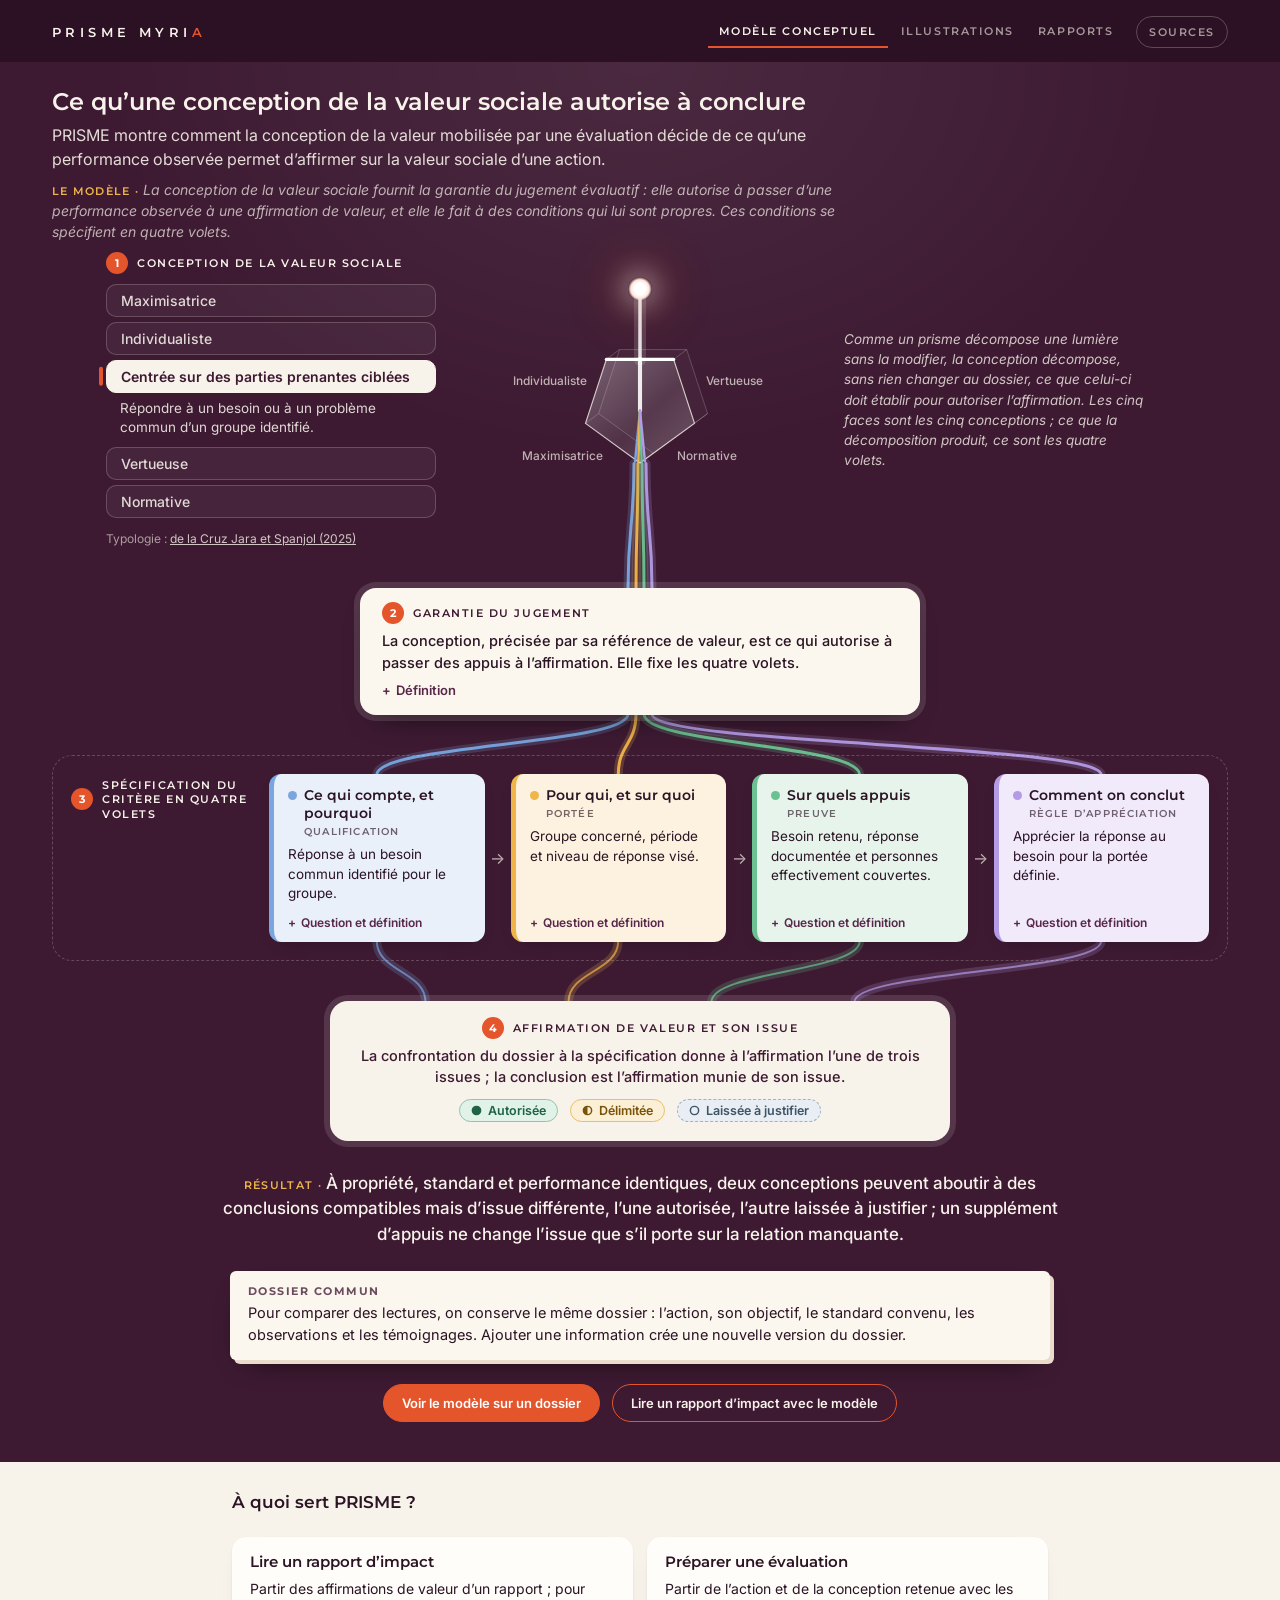
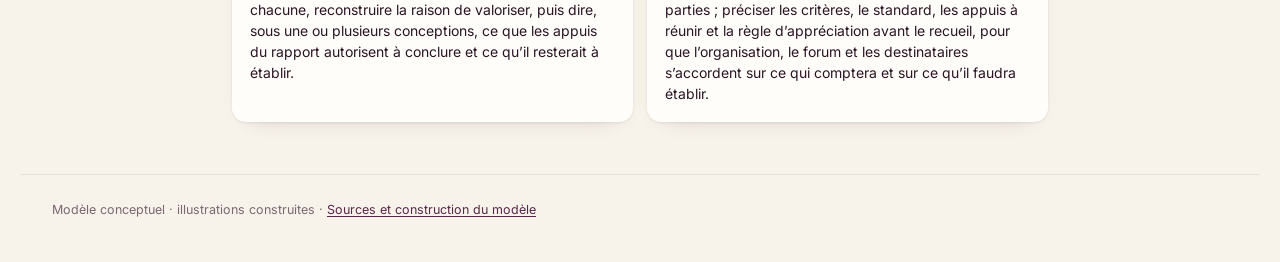
==== commit 1bedc83a: "Version 2.0 : la garantie du jugement et la page Rapports (brief du 28 octobre 2026) Textes du modèl" ====
--- a/index.html
+++ b/index.html
@@ -3,8 +3,8 @@
 <head>
   <meta charset="utf-8">
   <meta name="viewport" content="width=device-width, initial-scale=1">
-  <title>PRISME MYRIA · Comment la conception de la valeur oriente le jugement</title>
-  <meta name="description" content="PRISME relie la raison de valoriser une action aux critères retenus et aux conclusions que leur appréciation permet de soutenir.">
+  <title>PRISME MYRIA · Ce qu’une conception de la valeur sociale autorise à conclure</title>
+  <meta name="description" content="PRISME montre comment la conception de la valeur mobilisée par une évaluation décide de ce qu’une performance observée permet d’affirmer sur la valeur sociale d’une action.">
   <link rel="preconnect" href="https://fonts.googleapis.com">
   <link href="https://fonts.googleapis.com/css2?family=Montserrat:wght@500;600;700&family=Inter:wght@400;500;600&display=swap" rel="stylesheet">
   <link rel="stylesheet" href="css/styles.css">
@@ -28,6 +28,7 @@
   <script src="js/ui.js"></script>
   <script src="js/model.js"></script>
   <script src="js/illus.js"></script>
+  <script src="js/rapports.js"></script>
   <script src="js/main.js"></script>
 </body>
 </html>
--- a/css/styles.css
+++ b/css/styles.css
@@ -107,7 +107,9 @@
 
 /* ---------- accueil : la chaîne ---------- */
 .chain { display: grid; grid-template-columns: minmax(0, 1fr); gap: 40px; margin-top: 10px; }
-.c-a { display: grid; grid-template-columns: minmax(0, 1fr) minmax(300px, 360px) minmax(0, 1fr); gap: 24px; align-items: center; }
+.c-a { display: grid; grid-template-columns: minmax(0, 1fr) minmax(300px, 360px) minmax(0, 1fr); grid-template-areas: "choose prism meta"; gap: 24px; align-items: center; }
+.c-choose { grid-area: choose; } .c-prism { grid-area: prism; }
+.c-meta { grid-area: meta; margin: 0; max-width: 300px; font: italic 400 13.5px/1.5 var(--sans); color: #f7f2eacc; }
 .c-choose { display: flex; flex-direction: column; gap: 10px; align-items: flex-start; justify-self: end; width: min(330px, 100%); }
 .c-list { list-style: none; margin: 0; padding: 0; display: flex; flex-direction: column; gap: 5px; width: 100%; }
 .c-btn { width: 100%; text-align: left; padding: 7px 12px 7px 14px; border-radius: 10px; border: 1px solid #f7f2ea33; background: #ffffff0d; color: #f7f2eae0; font: 500 14px var(--sans); cursor: pointer; position: relative; }
@@ -121,6 +123,10 @@
 .c-prism .dial { max-width: 360px; }
 .c-prism .p-lab { font-size: 14.5px; }
 .frame { position: relative; border: 1.5px dashed #f7f2ea38; border-radius: 20px; padding: 18px; }
+.c-g { display: flex; justify-content: center; }
+.guarantee { width: min(560px, 100%); padding: 14px 22px; border-radius: 16px; background: #fbf6ee; color: #2b1424; box-shadow: 0 0 0 6px #f7f2ea1f, 0 14px 30px -18px #000; display: flex; flex-direction: column; gap: 6px; }
+.g-t { margin: 0; font: 500 14.5px/1.5 var(--sans); }
+.guarantee details.more { margin-top: 2px; } .guarantee details.more summary { color: #58284a; } .guarantee details.more p { margin: 6px 0 0; font-size: 13.5px; }
 .c-b { display: grid; grid-template-columns: 180px minmax(0, 1fr); gap: 18px; align-items: start; }
 .c-b-head { display: flex; flex-direction: column; gap: 8px; padding-top: 4px; }
 .c-note { margin: 0; font: italic 400 12.5px/1.45 var(--sans); color: #f7f2eab3; }
@@ -139,14 +145,30 @@
 .rub-arrow { display: flex; align-items: center; justify-content: center; color: #f7f2eab3; font-size: 16px; }
 .c-c { display: flex; justify-content: center; }
 .judge-card { width: min(520px, 100%); padding: 16px 24px; border-radius: 18px; background: var(--creme); color: var(--aubergine); box-shadow: 0 0 0 6px #f7f2ea1f; display: flex; flex-direction: column; align-items: center; gap: 6px; text-align: center; }
-.judge-out { margin: 0; font: 500 15px/1.45 var(--sans); }
-.dossier-band { margin: 34px auto 0; max-width: 820px; padding: 14px 18px; border-radius: 6px; background: #fbf6ee; color: #2b1424; box-shadow: 4px 4px 0 #e9dccb, 0 14px 30px -18px #000; }
+.judge-out { margin: 0; font: 500 14.5px/1.45 var(--sans); }
+.judge-card { width: min(620px, 100%); }
+.result { max-width: 860px; margin: 30px auto 0; text-align: center; font: 500 17px/1.5 var(--sans); color: var(--creme); }
+.result .lab { color: #f0b54a; font-size: 11px; }
+/* issues : libellé écrit, repère de forme, teinte ; jamais de rouge */
+.issue { display: inline-flex; align-items: center; gap: 6px; padding: 3px 11px; border-radius: 999px; font: 600 12.5px var(--sans); border: 1.5px solid; white-space: nowrap; }
+.issue .ig { width: 11px; height: 11px; flex: none; }
+.issue[data-issue="autorisee"] { background: #e1f2e8; color: #1f6244; border-color: #8cc7a6; }
+.issue[data-issue="delimitee"] { background: #fbefd6; color: #7a5208; border-color: #e5bf72; }
+.issue[data-issue="laissee_a_justifier"] { background: #e8eef3; color: #3e5566; border-color: #9fb3c2; border-style: dashed; }
+.issue-keys { list-style: none; margin: 4px 0 0; padding: 0; display: flex; flex-wrap: wrap; justify-content: center; gap: 8px; }
+.ik { position: relative; }
+.ik-btn { background: none; border: 0; padding: 2px; border-radius: 999px; cursor: help; }
+.ik-tip { position: absolute; z-index: 5; left: 50%; bottom: calc(100% + 8px); transform: translateX(-50%); width: 250px; padding: 9px 12px; border-radius: 10px; background: var(--deep); color: var(--creme); font: 400 12.5px/1.45 var(--sans); text-align: left; box-shadow: 0 10px 24px -10px #000; visibility: hidden; opacity: 0; transition: opacity .12s; pointer-events: none; }
+.ik:hover .ik-tip, .ik:focus-within .ik-tip { visibility: visible; opacity: 1; }
+.ik:first-child .ik-tip { left: 0; transform: none; } .ik:last-child .ik-tip { left: auto; right: 0; transform: none; }
+.dossier-band { margin: 24px auto 0; max-width: 820px; padding: 14px 18px; border-radius: 6px; background: #fbf6ee; color: #2b1424; box-shadow: 4px 4px 0 #e9dccb, 0 14px 30px -18px #000; }
 .db-k { margin: 0 0 4px; font: 700 10.5px var(--title); letter-spacing: .14em; text-transform: uppercase; color: #6b4b5e; }
 .db-t { margin: 0; font-size: 14.5px; }
 .dossier-band details.more { margin-top: 6px; }
 .dossier-band details.more summary { color: #58284a; }
 .dossier-band details.more p { margin: 6px 0 0; color: #4d3a45; }
-.m-cta { display: flex; justify-content: center; margin-top: 28px; }
+.m-cta { display: flex; flex-wrap: wrap; justify-content: center; gap: 12px; margin-top: 24px; }
+.btn.cta.alt { background: transparent; color: var(--creme); border-color: var(--orange); }
 .usages h2 { font-size: 17px; margin: 0 0 10px; }
 .use-grid { display: grid; grid-template-columns: repeat(2, minmax(0, 1fr)); gap: 14px; }
 .use { margin: 0; }
@@ -252,6 +274,7 @@
 }
 @media (max-width: 899px) {
   html { font-size: 14px; } .wrap { padding-left: 16px; padding-right: 16px; }
+  main .page { padding: 0 16px; }
   .tab { padding: 8px 7px; letter-spacing: .06em; }
   .tab.src { margin-left: 4px; padding: 6px 9px; }
   .head-inner { gap: 10px; }
@@ -273,3 +296,112 @@
   .dossier { padding: 14px 16px; }
 }
 @media (prefers-reduced-motion: reduce) { * { transition: none !important; animation: none !important; } }
+
+/* ---------- v2 : sélecteur de conception, dossier, rapports, sources ---------- */
+.picker { display: flex; flex-direction: column; gap: 6px; padding-bottom: 10px; margin-bottom: 10px; border-bottom: 1px solid var(--line); }
+.pk-k { font: 700 9.5px var(--title); letter-spacing: .14em; text-transform: uppercase; color: var(--mut); }
+.pk-body { display: flex; align-items: center; gap: 8px; }
+.pk-mini .mini-prism { width: 38px; height: 38px; display: block; }
+.pk-row { display: flex; flex-wrap: wrap; gap: 4px; }
+.pk-btn { padding: 4px 9px; border-radius: 999px; border: 1px solid var(--line); background: var(--paper); color: var(--ink); font: 500 12px var(--sans); cursor: pointer; }
+.pk-btn:hover { border-color: #58284a80; }
+.pk-btn.on { background: var(--aubergine); color: var(--creme); border-color: var(--aubergine); }
+.pk-btn[aria-disabled="true"] { opacity: .4; cursor: not-allowed; }
+.rp-pickers .picker { background: var(--paper); border-radius: 12px; padding: 10px 12px; border: 0; margin: 0; }
+.dos-dl { margin: 8px 0 0; display: grid; gap: 6px; }
+.dos-row { display: grid; grid-template-columns: 150px minmax(0, 1fr); gap: 10px; }
+.dos-row dt { font: 700 10px/1.9 var(--title); letter-spacing: .12em; text-transform: uppercase; color: #6b4b5e; }
+.dos-row dd { margin: 0; font-size: 14px; line-height: 1.5; }
+.dos-list { margin: 0; padding-left: 1.1rem; }
+.dos-list li { margin: 2px 0; }
+.issue-line { margin: 4px 0 0; }
+.issues-multi { list-style: none; margin: 4px 0 0; padding: 0; display: flex; flex-direction: column; gap: 5px; }
+.issues-multi li { display: flex; flex-wrap: wrap; align-items: center; gap: 8px; }
+.im-k { font-size: 13px; color: var(--mut); min-width: 9em; }
+.ref-val { font-size: 13.5px; margin: 8px 0 0; }
+.i-teach { max-width: 760px; margin: 10px auto 0; text-align: center; font: 600 15px/1.5 var(--sans); color: #f0b54a; }
+.rp-mention { margin: 6px 0 0; max-width: 820px; font-size: 13px; color: #f7f2eacc; padding: 6px 12px; border-left: 3px solid var(--orange); background: #ffffff0d; border-radius: 0 8px 8px 0; }
+.rp-pick { display: flex; flex-wrap: wrap; align-items: center; gap: 6px 12px; margin: 18px 0 0; }
+.rp-pick .lab { color: #f7f2eab3; margin: 0; }
+.rp-pick select { flex: 1 1 320px; max-width: 760px; min-width: 0; padding: 9px 12px; border-radius: 12px; border: 1px solid #f7f2ea40; background: #ffffff14; color: var(--creme); font: 500 14px var(--sans); }
+.rp-pick option { color: #2b1424; }
+.rp-dos { margin: 16px 0 0; max-width: none; }
+.tag-built.dark { background: #3d1a3214; color: #58284a; border-color: #58284a40; }
+.rp-dos-body { position: relative; max-height: 7.2em; overflow: hidden; }
+.rp-dos-body:after { content: ""; position: absolute; left: 0; right: 0; bottom: 0; height: 2.2em; background: linear-gradient(#fbf6ee00, #fbf6ee); }
+.rp-dos-body.open { max-height: none; } .rp-dos-body.open:after { display: none; }
+.rp-src { margin-top: 10px; }
+.rp-more { margin-top: 6px; font-size: 13px; font-weight: 600; color: #58284a; }
+.rp-pickers { display: grid; grid-template-columns: repeat(2, minmax(0, 1fr)); gap: 16px; margin: 18px 0 0; }
+.rp-list { max-width: 1100px; }
+.rp-row { background: var(--paper); border-radius: 14px; padding: 16px 18px; margin: 16px 0; box-shadow: 0 1px 2px #3d1a3214, 0 8px 22px -18px #3d1a3266; }
+.rp-head { display: flex; gap: 12px; align-items: baseline; }
+.rp-id { margin: 0; font: 700 11px var(--title); color: var(--orange); }
+.rp-t { margin: 0; font: 600 15.5px/1.4 var(--sans); }
+.rp-avail { margin: 4px 0 0; font-size: 12.5px; color: var(--mut); }
+.rp-t .pg, .passages .pg { font-weight: 400; color: var(--mut); font-size: 13px; }
+.rp-cells { display: grid; grid-template-columns: repeat(2, minmax(0, 1fr)); gap: 12px; margin-top: 12px; }
+.rp-cell { padding: 10px 12px; border-radius: 10px; background: var(--soft); }
+.rp-cell.none { background: transparent; border: 1.5px dashed var(--line); }
+.rp-c { margin: 0 0 4px; font: 700 10px var(--title); letter-spacing: .12em; text-transform: uppercase; color: var(--mut); }
+.rp-aff { margin: 0 0 6px; font: 600 14px/1.45 var(--sans); }
+.rp-none { margin: 0; font-size: 13.5px; color: var(--mut); font-style: italic; }
+.rp-cmp { margin: 12px 0 0; font-size: 14px; line-height: 1.55; padding: 10px 12px; border-left: 3px solid #f0b54a; background: #f0b54a14; border-radius: 0 8px 8px 0; }
+.lv-wrap { overflow-x: auto; margin-top: 8px; }
+.lv { width: 100%; border-collapse: collapse; font-size: 13.5px; }
+.lv th, .lv td { text-align: left; vertical-align: top; padding: 7px 8px; border-bottom: 1px solid var(--line); }
+.lv thead th { font: 600 13px var(--title); }
+.lv tbody th { width: 150px; font: 700 10px/1.6 var(--title); letter-spacing: .1em; text-transform: uppercase; color: var(--mut); }
+.lv tbody tr[style] th { border-left: 4px solid var(--dim); }
+.lv tbody th .dot { width: 8px; height: 8px; border-radius: 50%; background: var(--dim); display: inline-block; margin-right: 6px; }
+.lv-change td { font-weight: 600; }
+.passages { list-style: none; margin: 8px 0 0; padding: 0; }
+.passages blockquote { margin: 0; padding: 6px 12px; border-left: 3px solid var(--line); font-style: italic; font-size: 14px; }
+.prem { margin-top: 10px; } .prem p { font-size: 13.5px; }
+.profil h2 { font-size: 17px; }
+.pf-counts { list-style: none; display: flex; flex-wrap: wrap; gap: 6px 22px; padding: 0; margin: 8px 0 12px; font-size: 14px; }
+.pf-bar { display: flex; height: 28px; border-radius: 8px; overflow: hidden; max-width: 640px; }
+.pf-seg { display: flex; align-items: center; justify-content: center; min-width: 30px; overflow: hidden; white-space: nowrap; color: #fff; font: 600 12px var(--sans); border-right: 2px solid var(--bg); }
+.pf-seg:last-child { border-right: 0; }
+.pf-legend { list-style: none; display: flex; flex-wrap: wrap; gap: 4px 16px; padding: 0; margin: 8px 0; font-size: 13px; }
+.pf-legend li { display: flex; align-items: center; gap: 6px; }
+.pf-sw { width: 12px; height: 12px; border-radius: 3px; display: inline-block; }
+.s0 { background: #2c1024; } .s1 { background: #58284a; } .s2 { background: #8a4f78; } .s3 { background: #b07fa0; } .s4 { background: #6b5a62; }
+.pf-fixed { margin: 12px 0 6px; font-weight: 600; font-size: 14px; }
+.pf-conc { margin-top: 10px; } .pf-conc li { font-size: 13.5px; }
+.loading { padding: 40px 0; color: var(--mut); }
+/* volet des sources : lexique, issues, explorateur */
+.lex-wrap { overflow-x: auto; }
+.lexique { border-collapse: collapse; font-size: 13px; }
+.lexique th, .lexique td { text-align: left; vertical-align: top; padding: 6px 6px; border-bottom: 1px solid var(--line); }
+.lexique tbody th { font-weight: 600; min-width: 8em; }
+.lexique thead th { font: 700 10px var(--title); letter-spacing: .12em; text-transform: uppercase; color: var(--mut); }
+.issue-def dt { margin-top: 8px; } .issue-def dd { margin: 4px 0 0; font-size: 14px; }
+.prop p { font-size: 14px; }
+.statut-keys { list-style: none; display: flex; flex-wrap: wrap; gap: 4px 14px; padding: 0; margin: 8px 0; font-size: 12.5px; }
+.statut-keys li { display: flex; align-items: center; gap: 6px; }
+.sk { width: 16px; height: 12px; border-radius: 3px; display: inline-block; border: 2px solid #58284a; }
+.sk[data-statut="exploratoire"], .cell-btn[data-statut="exploratoire"], .cd-s[data-statut="exploratoire"] { border-style: dashed; }
+.sk[data-statut="ouverte"], .cell-btn[data-statut="ouverte"], .cd-s[data-statut="ouverte"] { border-style: dotted; }
+.cells-wrap { overflow-x: auto; }
+.cells { border-collapse: separate; border-spacing: 3px; font-size: 11.5px; }
+.cells thead th { font: 600 10.5px var(--sans); color: var(--mut); text-align: center; }
+.cells tbody th { text-align: left; font-weight: 500; font-size: 11.5px; color: var(--ink); padding-right: 4px; }
+.cell-btn { width: 100%; min-width: 44px; padding: 5px 4px; border-radius: 6px; border: 2px solid #58284a; background: var(--paper); color: var(--ink); font: 600 11px var(--sans); cursor: pointer; }
+.cell-btn[aria-pressed="true"] { background: var(--aubergine); color: var(--creme); }
+.cell-detail { margin-top: 10px; padding: 10px 12px; border-radius: 10px; background: var(--soft); }
+.cd-k { margin: 0; font: 700 10px var(--title); letter-spacing: .12em; text-transform: uppercase; color: var(--mut); }
+.cd-t { margin: 4px 0; font: 600 14.5px var(--sans); }
+.cd-s { display: inline-block; margin: 0 0 6px; padding: 1px 9px; border: 2px solid #58284a; border-radius: 6px; font-size: 12px; }
+.cd-dl dt { font: 700 10px var(--title); letter-spacing: .12em; text-transform: uppercase; color: var(--mut); margin-top: 8px; }
+.cd-dl dd { margin: 2px 0 0; font-size: 13.5px; }
+@media (max-width: 899px) {
+  .c-a { grid-template-areas: "choose" "meta" "prism"; }
+  .c-meta { max-width: none; margin-top: 8px; }
+  .c-g { padding-left: 40px; } .guarantee { width: 100%; }
+  .result { font-size: 15.5px; text-align: left; }
+  .dos-row { grid-template-columns: minmax(0, 1fr); gap: 0; }
+  .rp-pickers, .rp-cells { grid-template-columns: minmax(0, 1fr); }
+  .rp-head { flex-direction: column; gap: 2px; }
+  .ik-tip { width: 220px; }
+}
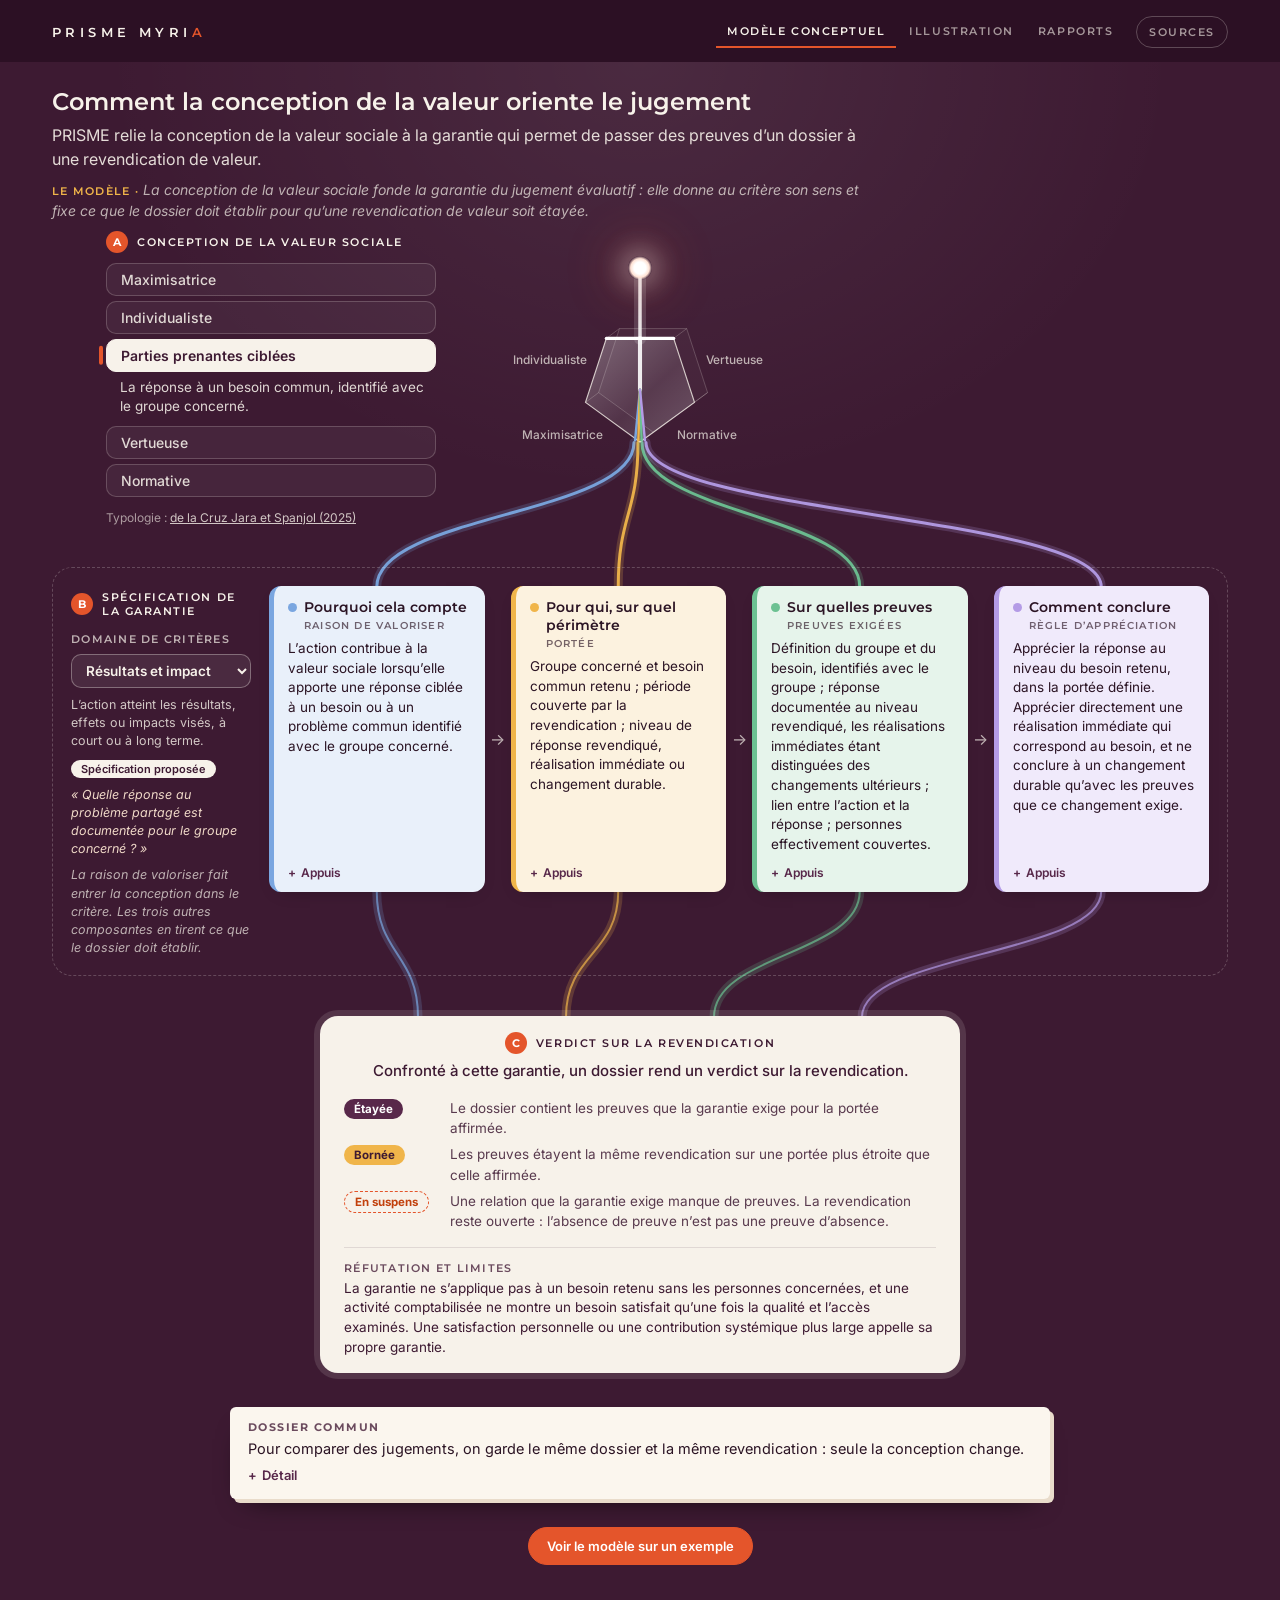
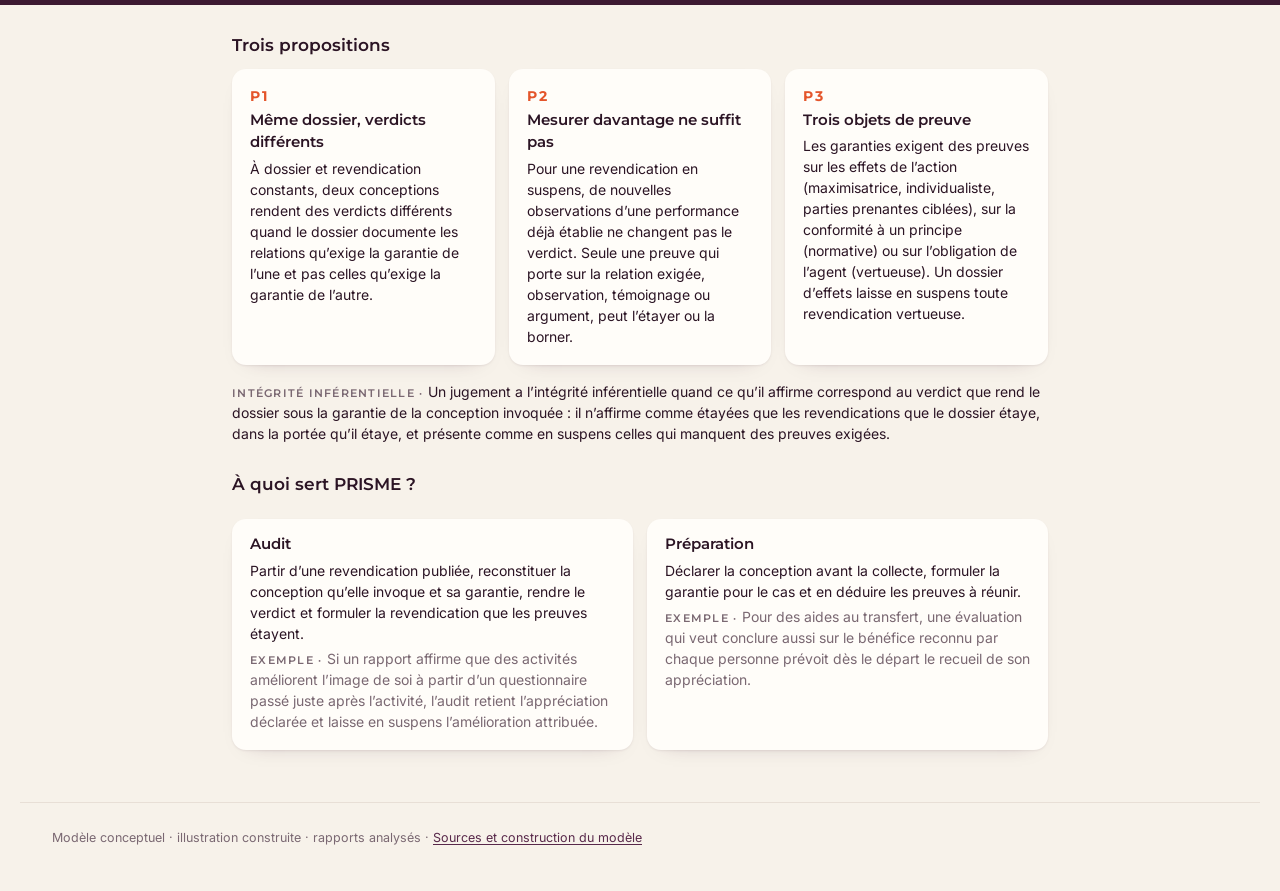
==== commit 6d073192: "Version 2.0 : modèle de l'article, illustration à deux prismes, page Rapports - Modèle conceptuel : " ====
--- a/index.html
+++ b/index.html
@@ -3,8 +3,8 @@
 <head>
   <meta charset="utf-8">
   <meta name="viewport" content="width=device-width, initial-scale=1">
-  <title>PRISME MYRIA · Ce qu’une conception de la valeur sociale autorise à conclure</title>
-  <meta name="description" content="PRISME montre comment la conception de la valeur mobilisée par une évaluation décide de ce qu’une performance observée permet d’affirmer sur la valeur sociale d’une action.">
+  <title>PRISME MYRIA · Comment la conception de la valeur oriente le jugement</title>
+  <meta name="description" content="PRISME relie la conception de la valeur sociale à la garantie qui permet de passer des preuves d’un dossier à une revendication de valeur.">
   <link rel="preconnect" href="https://fonts.googleapis.com">
   <link href="https://fonts.googleapis.com/css2?family=Montserrat:wght@500;600;700&family=Inter:wght@400;500;600&display=swap" rel="stylesheet">
   <link rel="stylesheet" href="css/styles.css">
@@ -19,7 +19,7 @@
   </header>
   <main id="app" class="wrap" tabindex="-1"></main>
   <footer class="site-foot wrap">
-    <p>Modèle conceptuel · illustrations construites · <button type="button" class="link" id="foot-sources">Sources et construction du modèle</button></p>
+    <p>Modèle conceptuel · illustration construite · rapports analysés · <button type="button" class="link" id="foot-sources">Sources et construction du modèle</button></p>
   </footer>
   <noscript><p class="wrap">Cette application nécessite JavaScript. Les contenus sont dans les fichiers du dossier <code>data/</code>.</p></noscript>
   <script src="data/prisme-data.js"></script>
@@ -27,6 +27,7 @@
   <script src="js/bench.js"></script>
   <script src="js/ui.js"></script>
   <script src="js/model.js"></script>
+  <script src="js/lecture.js"></script>
   <script src="js/illus.js"></script>
   <script src="js/rapports.js"></script>
   <script src="js/main.js"></script>
--- a/css/styles.css
+++ b/css/styles.css
@@ -107,9 +107,7 @@
 
 /* ---------- accueil : la chaîne ---------- */
 .chain { display: grid; grid-template-columns: minmax(0, 1fr); gap: 40px; margin-top: 10px; }
-.c-a { display: grid; grid-template-columns: minmax(0, 1fr) minmax(300px, 360px) minmax(0, 1fr); grid-template-areas: "choose prism meta"; gap: 24px; align-items: center; }
-.c-choose { grid-area: choose; } .c-prism { grid-area: prism; }
-.c-meta { grid-area: meta; margin: 0; max-width: 300px; font: italic 400 13.5px/1.5 var(--sans); color: #f7f2eacc; }
+.c-a { display: grid; grid-template-columns: minmax(0, 1fr) minmax(300px, 360px) minmax(0, 1fr); gap: 24px; align-items: center; }
 .c-choose { display: flex; flex-direction: column; gap: 10px; align-items: flex-start; justify-self: end; width: min(330px, 100%); }
 .c-list { list-style: none; margin: 0; padding: 0; display: flex; flex-direction: column; gap: 5px; width: 100%; }
 .c-btn { width: 100%; text-align: left; padding: 7px 12px 7px 14px; border-radius: 10px; border: 1px solid #f7f2ea33; background: #ffffff0d; color: #f7f2eae0; font: 500 14px var(--sans); cursor: pointer; position: relative; }
@@ -123,10 +121,6 @@
 .c-prism .dial { max-width: 360px; }
 .c-prism .p-lab { font-size: 14.5px; }
 .frame { position: relative; border: 1.5px dashed #f7f2ea38; border-radius: 20px; padding: 18px; }
-.c-g { display: flex; justify-content: center; }
-.guarantee { width: min(560px, 100%); padding: 14px 22px; border-radius: 16px; background: #fbf6ee; color: #2b1424; box-shadow: 0 0 0 6px #f7f2ea1f, 0 14px 30px -18px #000; display: flex; flex-direction: column; gap: 6px; }
-.g-t { margin: 0; font: 500 14.5px/1.5 var(--sans); }
-.guarantee details.more { margin-top: 2px; } .guarantee details.more summary { color: #58284a; } .guarantee details.more p { margin: 6px 0 0; font-size: 13.5px; }
 .c-b { display: grid; grid-template-columns: 180px minmax(0, 1fr); gap: 18px; align-items: start; }
 .c-b-head { display: flex; flex-direction: column; gap: 8px; padding-top: 4px; }
 .c-note { margin: 0; font: italic 400 12.5px/1.45 var(--sans); color: #f7f2eab3; }
@@ -145,30 +139,14 @@
 .rub-arrow { display: flex; align-items: center; justify-content: center; color: #f7f2eab3; font-size: 16px; }
 .c-c { display: flex; justify-content: center; }
 .judge-card { width: min(520px, 100%); padding: 16px 24px; border-radius: 18px; background: var(--creme); color: var(--aubergine); box-shadow: 0 0 0 6px #f7f2ea1f; display: flex; flex-direction: column; align-items: center; gap: 6px; text-align: center; }
-.judge-out { margin: 0; font: 500 14.5px/1.45 var(--sans); }
-.judge-card { width: min(620px, 100%); }
-.result { max-width: 860px; margin: 30px auto 0; text-align: center; font: 500 17px/1.5 var(--sans); color: var(--creme); }
-.result .lab { color: #f0b54a; font-size: 11px; }
-/* issues : libellé écrit, repère de forme, teinte ; jamais de rouge */
-.issue { display: inline-flex; align-items: center; gap: 6px; padding: 3px 11px; border-radius: 999px; font: 600 12.5px var(--sans); border: 1.5px solid; white-space: nowrap; }
-.issue .ig { width: 11px; height: 11px; flex: none; }
-.issue[data-issue="autorisee"] { background: #e1f2e8; color: #1f6244; border-color: #8cc7a6; }
-.issue[data-issue="delimitee"] { background: #fbefd6; color: #7a5208; border-color: #e5bf72; }
-.issue[data-issue="laissee_a_justifier"] { background: #e8eef3; color: #3e5566; border-color: #9fb3c2; border-style: dashed; }
-.issue-keys { list-style: none; margin: 4px 0 0; padding: 0; display: flex; flex-wrap: wrap; justify-content: center; gap: 8px; }
-.ik { position: relative; }
-.ik-btn { background: none; border: 0; padding: 2px; border-radius: 999px; cursor: help; }
-.ik-tip { position: absolute; z-index: 5; left: 50%; bottom: calc(100% + 8px); transform: translateX(-50%); width: 250px; padding: 9px 12px; border-radius: 10px; background: var(--deep); color: var(--creme); font: 400 12.5px/1.45 var(--sans); text-align: left; box-shadow: 0 10px 24px -10px #000; visibility: hidden; opacity: 0; transition: opacity .12s; pointer-events: none; }
-.ik:hover .ik-tip, .ik:focus-within .ik-tip { visibility: visible; opacity: 1; }
-.ik:first-child .ik-tip { left: 0; transform: none; } .ik:last-child .ik-tip { left: auto; right: 0; transform: none; }
-.dossier-band { margin: 24px auto 0; max-width: 820px; padding: 14px 18px; border-radius: 6px; background: #fbf6ee; color: #2b1424; box-shadow: 4px 4px 0 #e9dccb, 0 14px 30px -18px #000; }
+.judge-out { margin: 0; font: 500 15px/1.45 var(--sans); }
+.dossier-band { margin: 34px auto 0; max-width: 820px; padding: 14px 18px; border-radius: 6px; background: #fbf6ee; color: #2b1424; box-shadow: 4px 4px 0 #e9dccb, 0 14px 30px -18px #000; }
 .db-k { margin: 0 0 4px; font: 700 10.5px var(--title); letter-spacing: .14em; text-transform: uppercase; color: #6b4b5e; }
 .db-t { margin: 0; font-size: 14.5px; }
 .dossier-band details.more { margin-top: 6px; }
 .dossier-band details.more summary { color: #58284a; }
 .dossier-band details.more p { margin: 6px 0 0; color: #4d3a45; }
-.m-cta { display: flex; flex-wrap: wrap; justify-content: center; gap: 12px; margin-top: 24px; }
-.btn.cta.alt { background: transparent; color: var(--creme); border-color: var(--orange); }
+.m-cta { display: flex; justify-content: center; margin-top: 28px; }
 .usages h2 { font-size: 17px; margin: 0 0 10px; }
 .use-grid { display: grid; grid-template-columns: repeat(2, minmax(0, 1fr)); gap: 14px; }
 .use { margin: 0; }
@@ -266,6 +244,86 @@
 .plain { margin: 0; padding-left: 1.1rem; }
 .site-foot { padding: 14px 32px 30px; color: var(--mut); font-size: 12.5px; border-top: 1px solid var(--line); }
 
+
+/* ---------- version 2 : domaine, appuis, verdicts ---------- */
+.dom-lab { margin: 6px 0 0; font: 600 10.5px var(--title); letter-spacing: .12em; text-transform: uppercase; color: #f7f2eab3; }
+.dom-select { width: 100%; padding: 7px 10px; border-radius: 10px; border: 1px solid #f7f2ea55; background: #ffffff12; color: var(--creme); font: 600 13.5px var(--sans); }
+.dom-select option { color: #2b1424; }
+.dom-def { margin: 0; font-size: 12.5px; line-height: 1.45; color: #f7f2eacc; }
+.dom-q { margin: 0; font: italic 400 12.5px/1.45 var(--sans); color: #f0d9c8; }
+.st-chip { align-self: flex-start; margin: 2px 0 0; font: 600 11px var(--sans); padding: 2px 10px; border-radius: 999px; background: var(--creme); color: var(--aubergine); cursor: help; }
+.st-chip.st-exploratory { background: transparent; color: var(--creme); border: 1px solid #f7f2ea99; }
+.st-chip.st-open { background: transparent; color: #ffb59b; border: 1.5px dashed #ffb59b; }
+.model.is-open .rub:not([data-f="raison"]) { opacity: .72; }
+.ray-glow.faint, .ray-core.faint { opacity: .18; }
+.rub-ap { margin-top: 6px; }
+.ap-nat { margin: 6px 0 2px; font: 600 11.5px var(--sans); color: #58284a; }
+.ap-list { list-style: none; margin: 4px 0 0; padding: 0; display: flex; flex-direction: column; gap: 6px; }
+.ap-list li { font-size: 12.5px; line-height: 1.4; color: #2b1424d9; }
+.ap-list a { color: #58284a; font-weight: 600; }
+.ap-none { margin: 4px 0 0; font-size: 12.5px; color: #2b1424a6; font-style: italic; }
+.judge-card { width: min(640px, 100%); }
+.v-list { list-style: none; margin: 10px 0 0; padding: 0; display: flex; flex-direction: column; gap: 6px; align-self: stretch; text-align: left; }
+.v-item { display: grid; grid-template-columns: 96px minmax(0, 1fr); gap: 10px; align-items: baseline; font-size: 13.5px; }
+.v-def { color: #3d1a32d9; }
+.judge-foot { align-self: stretch; text-align: left; border-top: 1px solid #3d1a321f; margin-top: 10px; padding-top: 4px; }
+.judge-foot .lab { color: #6b4b5e; }
+.judge-ref { margin: 0; font-size: 13.5px; line-height: 1.45; color: #3d1a32; }
+.vchip { display: inline-block; justify-self: start; font: 700 11.5px var(--sans); padding: 3px 10px; border-radius: 999px; white-space: nowrap; }
+.vchip.v-etayee { background: #58284a; color: #fff; }
+.vchip.v-bornee { background: #f0b54a; color: #3d1a32; }
+.vchip.v-suspens { background: transparent; color: #c2410c; border: 1.5px dashed #e4552b; }
+.vchip.v-ouvert { background: #e8dfd6; color: #6b5a62; }
+.vchip.big { font-size: 13.5px; padding: 5px 14px; margin: 2px 0 0; }
+.props h2 { font-size: 17px; margin: 0 0 10px; }
+.prop-grid { display: grid; grid-template-columns: repeat(3, minmax(0, 1fr)); gap: 14px; }
+.prop { margin: 0; }
+.prop-id { margin: 0; font: 700 11px var(--title); letter-spacing: .14em; color: var(--orange); }
+.prop h3 { margin: 2px 0 4px; font-size: 15px; }
+.prop p { margin: 4px 0; font-size: 14px; }
+.integ { margin: 16px 0 0; font-size: 14px; color: var(--ink); }
+.usages { margin-top: 30px; }
+/* illustration et rapports */
+.ver-row { display: flex; justify-content: center; margin-top: 16px; }
+.ver-seg, .rev-seg { flex-wrap: wrap; justify-content: center; border-radius: 18px; }
+.rev-seg { display: flex; margin: 14px auto 0; max-width: 1040px; }
+.claim-k { margin-top: 12px; }
+.dos-claim { margin: 4px 0 0; font: 600 15.5px/1.45 var(--sans); }
+.dos-claim.changed { background: #f0b54a33; border-bottom: 2px solid #f0b54a; display: inline; }
+.dos-quote { margin: 8px 0 0; font-style: italic; color: #4d3a45; font-size: 14px; }
+.dos-ev { margin: 4px 0 0; padding-left: 1.1rem; font-size: 14px; line-height: 1.5; }
+.dos-p { color: #6b5a62; }
+.dos-inv { margin: 10px 0 0; font-size: 13.5px; color: #4d3a45; }
+.readings.two { margin-top: 30px; align-items: start; }
+.lp { display: flex; flex-direction: column; align-items: center; gap: 4px; min-width: 0; }
+.lp-dial { width: 100%; display: flex; justify-content: center; }
+.lp-dial .dial { max-width: 300px; }
+.lp-card { width: 100%; }
+.lp-tag { display: inline-block; margin: 0 0 6px; font: 600 11px var(--sans); padding: 2px 9px; border-radius: 999px; background: var(--soft); color: var(--mut); }
+.lp-select { width: 100%; padding: 6px 8px; border-radius: 8px; border: 1px solid var(--line); background: var(--paper); font-size: 13.5px; }
+.lp-write { width: 100%; margin-top: 8px; padding: 8px; border-radius: 8px; border: 1px solid var(--line); background: var(--paper); font: 13.5px var(--sans); }
+.lp-req { white-space: pre-wrap; margin: 4px 0 8px; padding: 8px 10px; border-radius: 8px; background: var(--soft); font: 12.5px/1.45 ui-monospace, Menlo, monospace; }
+.btn.small { padding: 6px 12px; font-size: 12.5px; }
+.five { max-width: 1040px; margin: 24px auto 0; padding: 12px 16px; border-radius: 14px; background: #ffffff10; border: 1px solid #f7f2ea26; }
+.five-k { margin: 0 0 8px; font: 700 10.5px var(--title); letter-spacing: .14em; text-transform: uppercase; color: #f7f2eab3; }
+.five-list { list-style: none; margin: 0; padding: 0; display: grid; grid-template-columns: repeat(5, minmax(0, 1fr)); gap: 10px; }
+.five-list li { display: flex; flex-direction: column; align-items: center; gap: 4px; text-align: center; color: var(--creme); font-size: 13px; }
+.five-list .mini-prism { width: 38px; height: 38px; }
+.five-list .mp-front { fill: #ffffff18; stroke: #f7f2eacc; } .five-list .mp-back { stroke: #f7f2ea55; }
+.five-n { font: 600 12.5px var(--title); }
+.five-list .vchip.v-suspens { color: #ffb59b; border-color: #ffb59b; }
+.five-list .vchip.v-etayee { background: var(--creme); color: var(--aubergine); }
+.five-o { font-size: 11.5px; color: #f7f2ea99; }
+.i-src { max-width: 1040px; margin: 16px auto 0; text-align: center; font-size: 12px; color: #f7f2ea99; }
+.rap-head { display: flex; flex-wrap: wrap; align-items: center; justify-content: space-between; gap: 10px 20px; }
+.rap-head .rap-select { width: auto; min-width: 260px; }
+.rap-meta { margin: 6px 0 0; max-width: 900px; font-size: 13.5px; color: #f7f2eacc; }
+@media (max-width: 899px) {
+  .prop-grid { grid-template-columns: minmax(0, 1fr); }
+  .five-list { grid-template-columns: repeat(2, minmax(0, 1fr)); }
+  .v-item { grid-template-columns: minmax(0, 1fr); gap: 2px; }
+}
+
 /* ---------- tablettes et téléphones ---------- */
 @media (max-width: 1080px) {
   .c-b { grid-template-columns: minmax(0, 1fr); }
@@ -274,7 +332,6 @@
 }
 @media (max-width: 899px) {
   html { font-size: 14px; } .wrap { padding-left: 16px; padding-right: 16px; }
-  main .page { padding: 0 16px; }
   .tab { padding: 8px 7px; letter-spacing: .06em; }
   .tab.src { margin-left: 4px; padding: 6px 9px; }
   .head-inner { gap: 10px; }
@@ -296,112 +353,3 @@
   .dossier { padding: 14px 16px; }
 }
 @media (prefers-reduced-motion: reduce) { * { transition: none !important; animation: none !important; } }
-
-/* ---------- v2 : sélecteur de conception, dossier, rapports, sources ---------- */
-.picker { display: flex; flex-direction: column; gap: 6px; padding-bottom: 10px; margin-bottom: 10px; border-bottom: 1px solid var(--line); }
-.pk-k { font: 700 9.5px var(--title); letter-spacing: .14em; text-transform: uppercase; color: var(--mut); }
-.pk-body { display: flex; align-items: center; gap: 8px; }
-.pk-mini .mini-prism { width: 38px; height: 38px; display: block; }
-.pk-row { display: flex; flex-wrap: wrap; gap: 4px; }
-.pk-btn { padding: 4px 9px; border-radius: 999px; border: 1px solid var(--line); background: var(--paper); color: var(--ink); font: 500 12px var(--sans); cursor: pointer; }
-.pk-btn:hover { border-color: #58284a80; }
-.pk-btn.on { background: var(--aubergine); color: var(--creme); border-color: var(--aubergine); }
-.pk-btn[aria-disabled="true"] { opacity: .4; cursor: not-allowed; }
-.rp-pickers .picker { background: var(--paper); border-radius: 12px; padding: 10px 12px; border: 0; margin: 0; }
-.dos-dl { margin: 8px 0 0; display: grid; gap: 6px; }
-.dos-row { display: grid; grid-template-columns: 150px minmax(0, 1fr); gap: 10px; }
-.dos-row dt { font: 700 10px/1.9 var(--title); letter-spacing: .12em; text-transform: uppercase; color: #6b4b5e; }
-.dos-row dd { margin: 0; font-size: 14px; line-height: 1.5; }
-.dos-list { margin: 0; padding-left: 1.1rem; }
-.dos-list li { margin: 2px 0; }
-.issue-line { margin: 4px 0 0; }
-.issues-multi { list-style: none; margin: 4px 0 0; padding: 0; display: flex; flex-direction: column; gap: 5px; }
-.issues-multi li { display: flex; flex-wrap: wrap; align-items: center; gap: 8px; }
-.im-k { font-size: 13px; color: var(--mut); min-width: 9em; }
-.ref-val { font-size: 13.5px; margin: 8px 0 0; }
-.i-teach { max-width: 760px; margin: 10px auto 0; text-align: center; font: 600 15px/1.5 var(--sans); color: #f0b54a; }
-.rp-mention { margin: 6px 0 0; max-width: 820px; font-size: 13px; color: #f7f2eacc; padding: 6px 12px; border-left: 3px solid var(--orange); background: #ffffff0d; border-radius: 0 8px 8px 0; }
-.rp-pick { display: flex; flex-wrap: wrap; align-items: center; gap: 6px 12px; margin: 18px 0 0; }
-.rp-pick .lab { color: #f7f2eab3; margin: 0; }
-.rp-pick select { flex: 1 1 320px; max-width: 760px; min-width: 0; padding: 9px 12px; border-radius: 12px; border: 1px solid #f7f2ea40; background: #ffffff14; color: var(--creme); font: 500 14px var(--sans); }
-.rp-pick option { color: #2b1424; }
-.rp-dos { margin: 16px 0 0; max-width: none; }
-.tag-built.dark { background: #3d1a3214; color: #58284a; border-color: #58284a40; }
-.rp-dos-body { position: relative; max-height: 7.2em; overflow: hidden; }
-.rp-dos-body:after { content: ""; position: absolute; left: 0; right: 0; bottom: 0; height: 2.2em; background: linear-gradient(#fbf6ee00, #fbf6ee); }
-.rp-dos-body.open { max-height: none; } .rp-dos-body.open:after { display: none; }
-.rp-src { margin-top: 10px; }
-.rp-more { margin-top: 6px; font-size: 13px; font-weight: 600; color: #58284a; }
-.rp-pickers { display: grid; grid-template-columns: repeat(2, minmax(0, 1fr)); gap: 16px; margin: 18px 0 0; }
-.rp-list { max-width: 1100px; }
-.rp-row { background: var(--paper); border-radius: 14px; padding: 16px 18px; margin: 16px 0; box-shadow: 0 1px 2px #3d1a3214, 0 8px 22px -18px #3d1a3266; }
-.rp-head { display: flex; gap: 12px; align-items: baseline; }
-.rp-id { margin: 0; font: 700 11px var(--title); color: var(--orange); }
-.rp-t { margin: 0; font: 600 15.5px/1.4 var(--sans); }
-.rp-avail { margin: 4px 0 0; font-size: 12.5px; color: var(--mut); }
-.rp-t .pg, .passages .pg { font-weight: 400; color: var(--mut); font-size: 13px; }
-.rp-cells { display: grid; grid-template-columns: repeat(2, minmax(0, 1fr)); gap: 12px; margin-top: 12px; }
-.rp-cell { padding: 10px 12px; border-radius: 10px; background: var(--soft); }
-.rp-cell.none { background: transparent; border: 1.5px dashed var(--line); }
-.rp-c { margin: 0 0 4px; font: 700 10px var(--title); letter-spacing: .12em; text-transform: uppercase; color: var(--mut); }
-.rp-aff { margin: 0 0 6px; font: 600 14px/1.45 var(--sans); }
-.rp-none { margin: 0; font-size: 13.5px; color: var(--mut); font-style: italic; }
-.rp-cmp { margin: 12px 0 0; font-size: 14px; line-height: 1.55; padding: 10px 12px; border-left: 3px solid #f0b54a; background: #f0b54a14; border-radius: 0 8px 8px 0; }
-.lv-wrap { overflow-x: auto; margin-top: 8px; }
-.lv { width: 100%; border-collapse: collapse; font-size: 13.5px; }
-.lv th, .lv td { text-align: left; vertical-align: top; padding: 7px 8px; border-bottom: 1px solid var(--line); }
-.lv thead th { font: 600 13px var(--title); }
-.lv tbody th { width: 150px; font: 700 10px/1.6 var(--title); letter-spacing: .1em; text-transform: uppercase; color: var(--mut); }
-.lv tbody tr[style] th { border-left: 4px solid var(--dim); }
-.lv tbody th .dot { width: 8px; height: 8px; border-radius: 50%; background: var(--dim); display: inline-block; margin-right: 6px; }
-.lv-change td { font-weight: 600; }
-.passages { list-style: none; margin: 8px 0 0; padding: 0; }
-.passages blockquote { margin: 0; padding: 6px 12px; border-left: 3px solid var(--line); font-style: italic; font-size: 14px; }
-.prem { margin-top: 10px; } .prem p { font-size: 13.5px; }
-.profil h2 { font-size: 17px; }
-.pf-counts { list-style: none; display: flex; flex-wrap: wrap; gap: 6px 22px; padding: 0; margin: 8px 0 12px; font-size: 14px; }
-.pf-bar { display: flex; height: 28px; border-radius: 8px; overflow: hidden; max-width: 640px; }
-.pf-seg { display: flex; align-items: center; justify-content: center; min-width: 30px; overflow: hidden; white-space: nowrap; color: #fff; font: 600 12px var(--sans); border-right: 2px solid var(--bg); }
-.pf-seg:last-child { border-right: 0; }
-.pf-legend { list-style: none; display: flex; flex-wrap: wrap; gap: 4px 16px; padding: 0; margin: 8px 0; font-size: 13px; }
-.pf-legend li { display: flex; align-items: center; gap: 6px; }
-.pf-sw { width: 12px; height: 12px; border-radius: 3px; display: inline-block; }
-.s0 { background: #2c1024; } .s1 { background: #58284a; } .s2 { background: #8a4f78; } .s3 { background: #b07fa0; } .s4 { background: #6b5a62; }
-.pf-fixed { margin: 12px 0 6px; font-weight: 600; font-size: 14px; }
-.pf-conc { margin-top: 10px; } .pf-conc li { font-size: 13.5px; }
-.loading { padding: 40px 0; color: var(--mut); }
-/* volet des sources : lexique, issues, explorateur */
-.lex-wrap { overflow-x: auto; }
-.lexique { border-collapse: collapse; font-size: 13px; }
-.lexique th, .lexique td { text-align: left; vertical-align: top; padding: 6px 6px; border-bottom: 1px solid var(--line); }
-.lexique tbody th { font-weight: 600; min-width: 8em; }
-.lexique thead th { font: 700 10px var(--title); letter-spacing: .12em; text-transform: uppercase; color: var(--mut); }
-.issue-def dt { margin-top: 8px; } .issue-def dd { margin: 4px 0 0; font-size: 14px; }
-.prop p { font-size: 14px; }
-.statut-keys { list-style: none; display: flex; flex-wrap: wrap; gap: 4px 14px; padding: 0; margin: 8px 0; font-size: 12.5px; }
-.statut-keys li { display: flex; align-items: center; gap: 6px; }
-.sk { width: 16px; height: 12px; border-radius: 3px; display: inline-block; border: 2px solid #58284a; }
-.sk[data-statut="exploratoire"], .cell-btn[data-statut="exploratoire"], .cd-s[data-statut="exploratoire"] { border-style: dashed; }
-.sk[data-statut="ouverte"], .cell-btn[data-statut="ouverte"], .cd-s[data-statut="ouverte"] { border-style: dotted; }
-.cells-wrap { overflow-x: auto; }
-.cells { border-collapse: separate; border-spacing: 3px; font-size: 11.5px; }
-.cells thead th { font: 600 10.5px var(--sans); color: var(--mut); text-align: center; }
-.cells tbody th { text-align: left; font-weight: 500; font-size: 11.5px; color: var(--ink); padding-right: 4px; }
-.cell-btn { width: 100%; min-width: 44px; padding: 5px 4px; border-radius: 6px; border: 2px solid #58284a; background: var(--paper); color: var(--ink); font: 600 11px var(--sans); cursor: pointer; }
-.cell-btn[aria-pressed="true"] { background: var(--aubergine); color: var(--creme); }
-.cell-detail { margin-top: 10px; padding: 10px 12px; border-radius: 10px; background: var(--soft); }
-.cd-k { margin: 0; font: 700 10px var(--title); letter-spacing: .12em; text-transform: uppercase; color: var(--mut); }
-.cd-t { margin: 4px 0; font: 600 14.5px var(--sans); }
-.cd-s { display: inline-block; margin: 0 0 6px; padding: 1px 9px; border: 2px solid #58284a; border-radius: 6px; font-size: 12px; }
-.cd-dl dt { font: 700 10px var(--title); letter-spacing: .12em; text-transform: uppercase; color: var(--mut); margin-top: 8px; }
-.cd-dl dd { margin: 2px 0 0; font-size: 13.5px; }
-@media (max-width: 899px) {
-  .c-a { grid-template-areas: "choose" "meta" "prism"; }
-  .c-meta { max-width: none; margin-top: 8px; }
-  .c-g { padding-left: 40px; } .guarantee { width: 100%; }
-  .result { font-size: 15.5px; text-align: left; }
-  .dos-row { grid-template-columns: minmax(0, 1fr); gap: 0; }
-  .rp-pickers, .rp-cells { grid-template-columns: minmax(0, 1fr); }
-  .rp-head { flex-direction: column; gap: 2px; }
-  .ik-tip { width: 220px; }
-}
